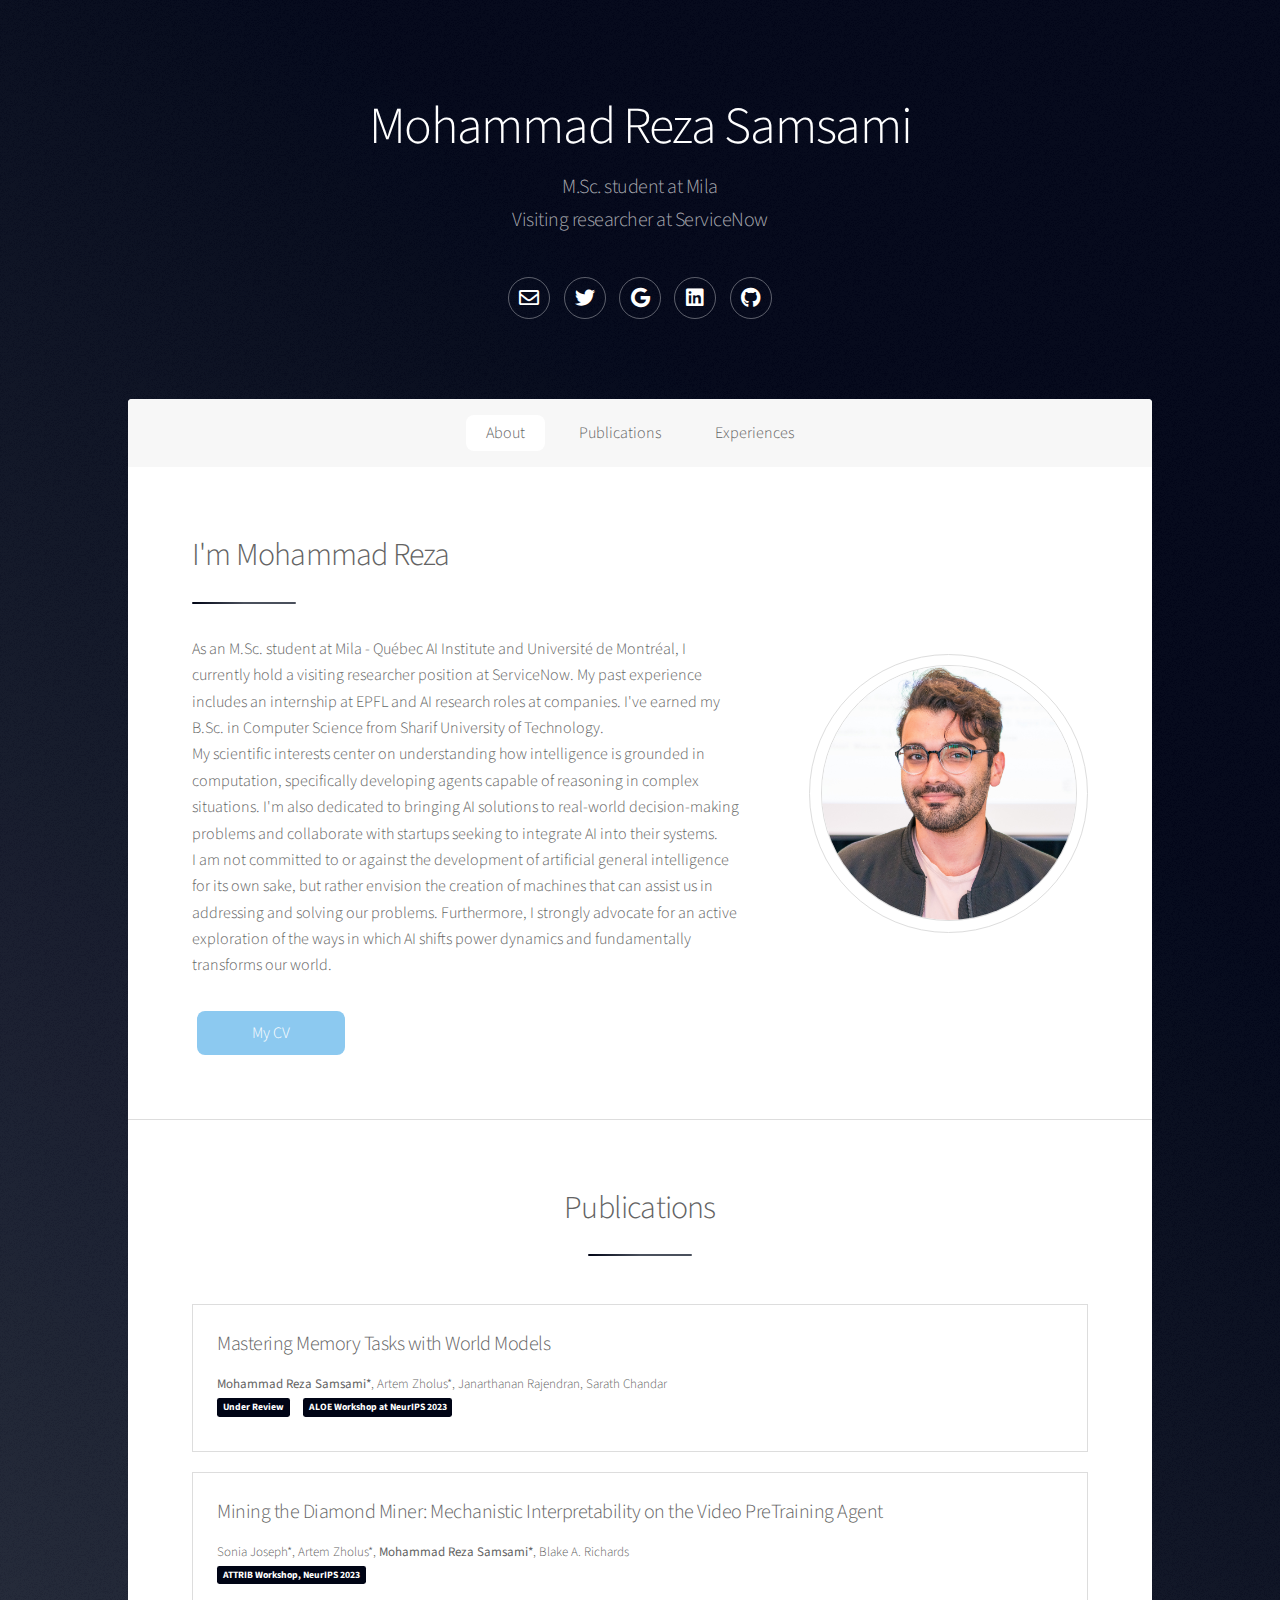
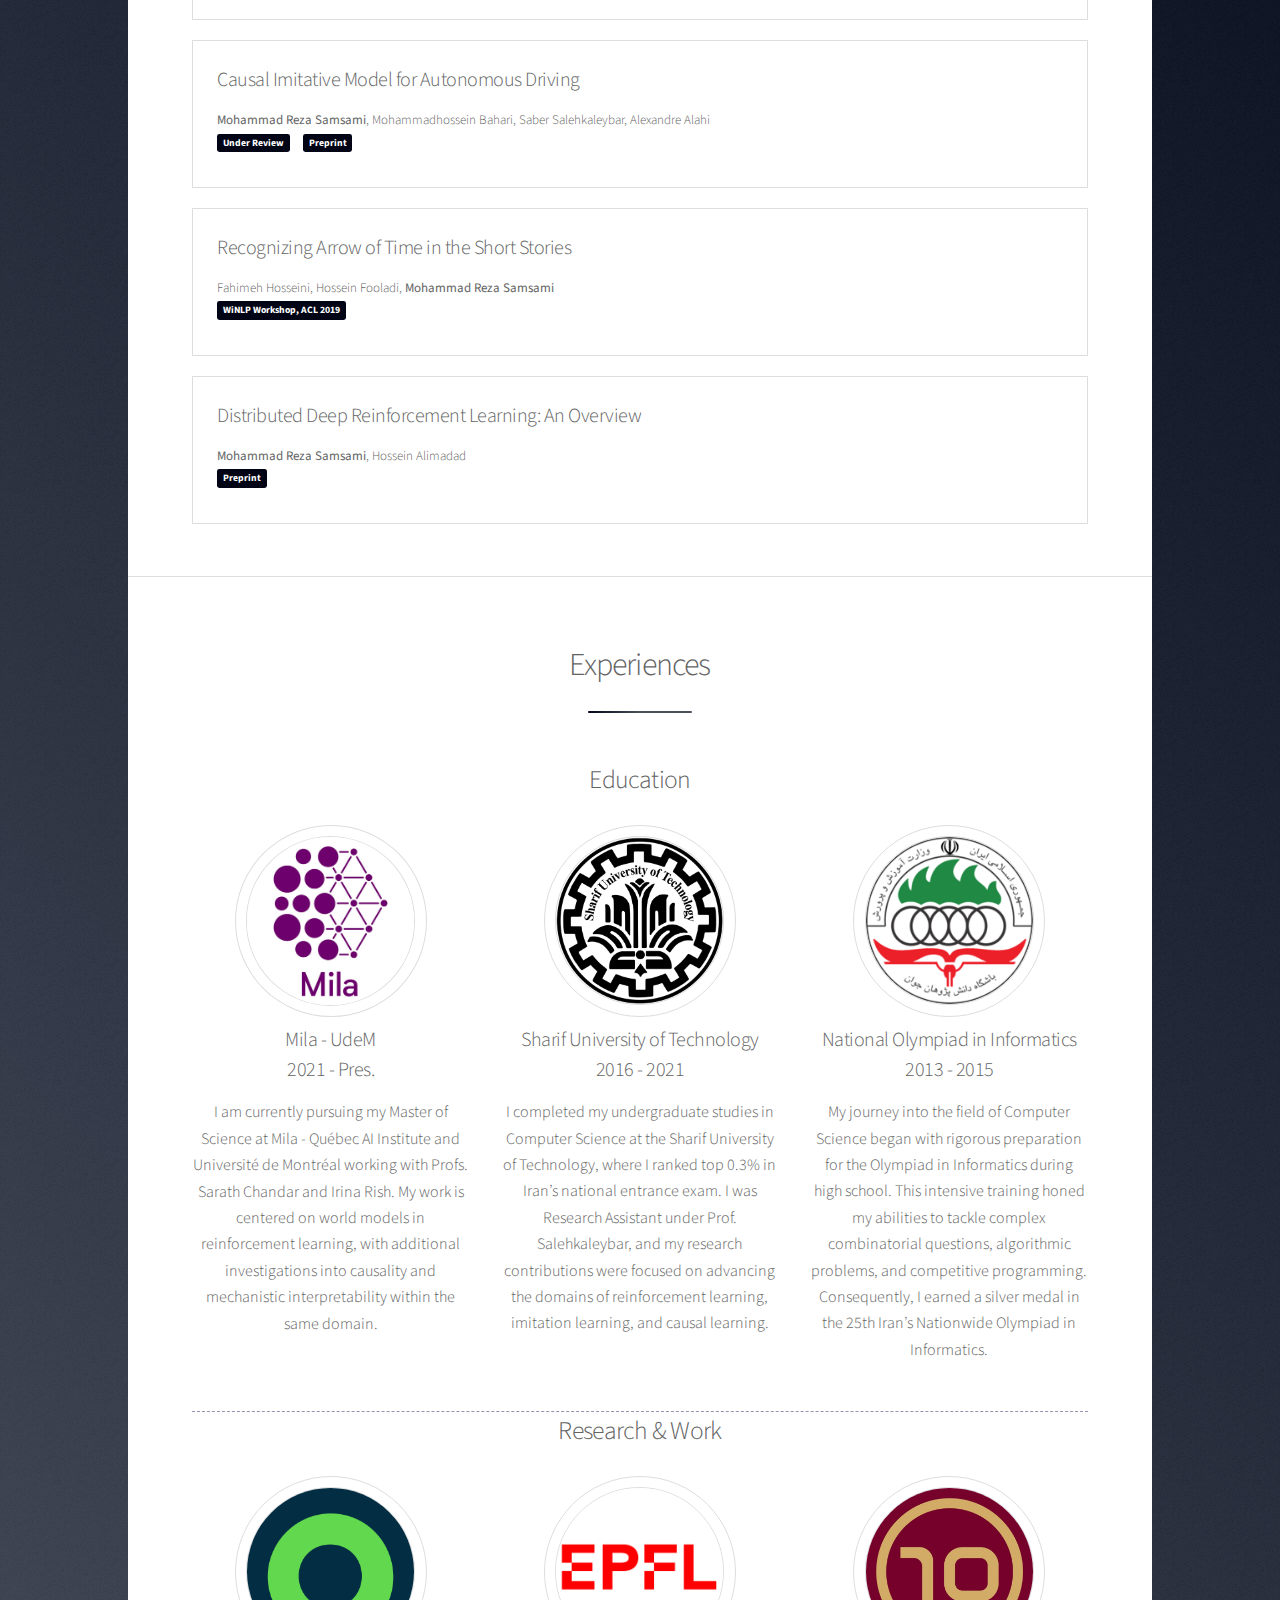
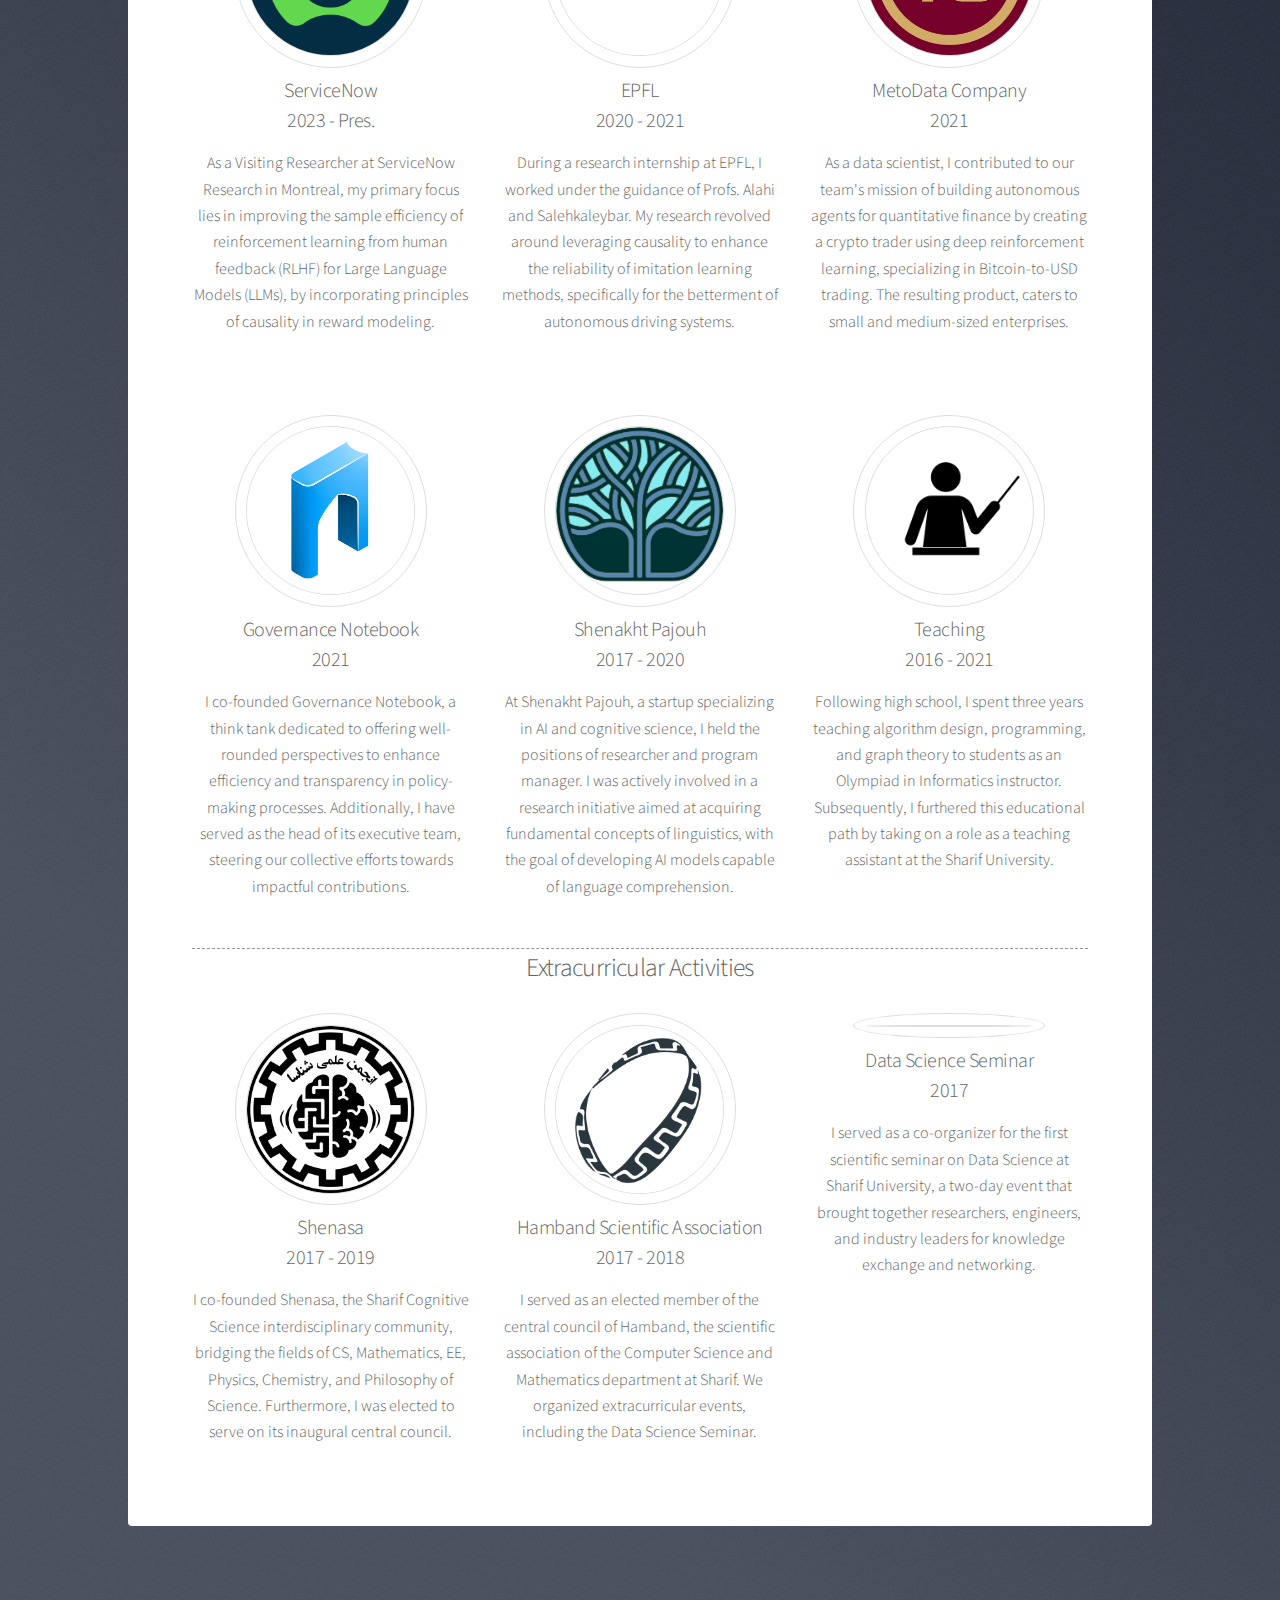
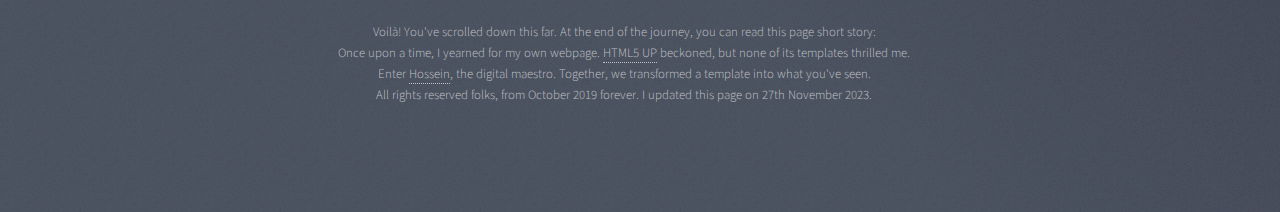
==== index.html @ 9c0f4cbb "Nov Update" ====
<!DOCTYPE HTML>
<!--
	Stellar by HTML5 UP
	html5up.net | @ajlkn
	Free for personal and commercial use under the CCA 3.0 license (html5up.net/license)
-->
<html>

<head>
  <title>Mohammad Reza Samsami</title>
  <meta charset="utf-8"/>
  <meta name="viewport" content="width=device-width, initial-scale=1, user-scalable=no"/>
  <meta name="Content-Language" content="en">
  <meta name="author" content="Mohammad Reza Samsami">
<meta name="creater" content="Mohammad Reza Samsami">
<meta name="publisher" content="https://mrsamsami.github.io/">
<meta name="copyright" content="Mohammad Reza Samsami - https://mrsamsami.github.io">
<meta name="description" content="Homepage of Mohammad Reza Samsami, M.Sc. Student at Mila AI Institute">
<meta name="keywords" content="Mohammad Reza Samsami, Mila, Sharif University of Technology, Artificial Intelligence, Artificial General Intelligence, AI, AGI, Reinforcement Learning, Natural Language Processing, NLP, Causality, Causal Learning, Large Language Models, Foundation Models">
<meta name="page-topic" content="Mohammad Reza Samsami - https://mrsamsami.github.io">
  <link rel="stylesheet" href="assets/css/main.css"/>
  <noscript>
    <link rel="stylesheet" href="assets/css/noscript.css"/>
  </noscript>
</head>
<body class="is-preload">

<!-- Wrapper -->
<div id="wrapper">

  <!-- Header -->
  <header id="header" class="alt">
    <h1>Mohammad Reza Samsami</h1>
    <p>
	  M.Sc. student at Mila </br>
    Visiting researcher at ServiceNow
    </p>
	
	<ul class="icons">
        <li><a href="mailto:mohammad-reza.samsami@mila.quebec" class="icon style2 fa-envelope alt"><span class="label">Email</span></a></li>
        <li><a href="https://twitter.com/M_R_Samsami" class="icon brands fa-twitter alt"><span class="label">Twitter</span></a></li>
		<li><a href="https://scholar.google.com/citations?user=0_tOLp8AAAAJ&hl=en" class="icon brands fa-google alt"><span class="label">Google Scholar</span></a></li>
        <li><a href="https://linkedin.com/in/mohammadrezasamsami/" class="icon brands fa-linkedin alt"><span class="label">LinkeIn</span></a></li>
        <li><a href="https://github.com/mrsamsami" class="icon brands fa-github alt"><span class="label">GitHub</span></a></li></li>
    </ul>
  </header>

  <!-- Nav -->
  <nav id="nav">
    <ul>
      <li><a href="#about" class="active">About</a></li>
      <li><a href="#publication">Publications</a></li>
      <li><a href="#experiences">Experiences</a></li>
      <!-- <li><a href="#skillsAndInterests">Skills and Interests</a></li> -->
    </ul>
  </nav>

  <!-- Main -->
  <div id="main">

    <!-- Introduction -->
    <section id="about" class="main">
      <div class="spotlight">
        <div class="content">
          <header class="major">
            <h2>I'm Mohammad Reza</h2>
          </header>
          <p>
            As an M.Sc. student at Mila - Québec AI Institute and Université de Montréal, I currently hold a visiting researcher position at ServiceNow. 
            My past experience includes an internship at EPFL and AI research roles at companies. 
            I've earned my B.Sc. in Computer Science from Sharif University of Technology.
          </br>
            My scientific interests center on understanding how intelligence is grounded in computation, specifically developing agents capable of reasoning in complex situations.
            I'm also dedicated to bringing AI solutions to real-world decision-making problems and collaborate with startups seeking to integrate AI into their systems.  
          </br>    
            I am not committed to or against the development of artificial general intelligence for its own sake, but rather envision the creation of machines that can assist us in addressing and solving our problems.
            Furthermore, I strongly advocate for an active exploration of the ways in which AI shifts power dynamics and fundamentally transforms our world.
			    </p>
		  <a href="documents/Mohammad Reza CV.pdf" target="_blank" class="button primary" style="
				margin-right: 5px;
				margin-left: 5px;">My CV</a>
		</div>
        <span class="image"><img src="images/me.jpg" alt=""></span>
      </div>
    </section>

    <!-- Publication -->
    <section id="publication" class="main special">
      <header class="major">
        <h2>Publications</h2>
      </header>
      <div class="pitems">

        <a href="#">
          <article class="pubitem">
            <div class="pubmain">
              <h4 class="pubtitle">Mastering Memory Tasks with World Models</h4>
              <div class="pubauthor"><strong>Mohammad Reza Samsami*</strong>, Artem Zholus*, Janarthanan Rajendran, Sarath Chandar</div>
              <div class="pubcite"><span class="publabel publabel-accent1">Under Review</span> <span class="publabel publabel-accent1">ALOE Workshop at NeurIPS 2023</span>
              </div>
            </div>
          </article>
        </a>

        <a href="#">
          <article class="pubitem">
            <div class="pubmain">
              <h4 class="pubtitle">Mining the Diamond Miner: Mechanistic Interpretability on the Video PreTraining Agent</h4>
              <div class="pubauthor">Sonia Joseph*, Artem Zholus*, <strong>Mohammad Reza Samsami*</strong>, Blake A. Richards</div>
              <div class="pubcite"><span class="publabel publabel-accent1">ATTRIB Workshop, NeurIPS 2023</span>
              </div>
            </div>
          </article>
        </a>

        <a href="https://mrsamsami.github.io/causal-imitation">
          <article class="pubitem">
            <div class="pubmain">
              <h4 class="pubtitle">Causal Imitative Model for Autonomous Driving</h4>
              <div class="pubauthor"><strong>Mohammad Reza Samsami</strong>, Mohammadhossein Bahari, Saber Salehkaleybar, Alexandre Alahi</div>
              <div class="pubcite"><span class="publabel publabel-accent1">Under Review</span> <span class="publabel publabel-accent1">Preprint</span></div>
            </div>
            </article>
        </a>

        <a href="http://www.winlp.org/wp-content/uploads/2019/final_papers/121_Paper.pdf">
          <article class="pubitem">
            <div class="pubmain">
              <h4 class="pubtitle">Recognizing Arrow of Time in the Short Stories</h4>
              <div class="pubauthor">Fahimeh Hosseini, Hossein Fooladi, <strong>Mohammad Reza Samsami</strong></div>
              <div class="pubcite"><span class="publabel publabel-accent1">WiNLP Workshop, ACL 2019</span>
              </div>
            </div>
          </article>
        </a>
		
		
		<a href="https://arxiv.org/abs/2011.11012">
          <article class="pubitem">
            <div class="pubmain">
              <h4 class="pubtitle">Distributed Deep Reinforcement Learning: An Overview</h4>
              <div class="pubauthor"><strong>Mohammad Reza Samsami</strong>, Hossein Alimadad</div>
              <div class="pubcite"><span class="publabel publabel-accent1">Preprint</span></div>
            </div>
          </article>
        </a>
		
		
		<!-- <a href="https://github.com/mrsamsami/MCP-Stable">
		<article class="pubitem">
            <div class="pubmain">
              <h4 class="pubtitle">Multiplicative Compositional Policies Implementation</h4>
              We have implemented the algorithm from the paper "Learning composable hierarchical control with multiplicative compositional policies". The codebase for this algorithm does not already exist. This paper introduces an algorithm that learns a set of primitives for control using pretraining tasks and then finetunes on the downstream task. The primitives are combined using a weighting mechanism in which multiple primitives can be active at the same time, allowing complex behaviors to emerge. We tested the algorithm on our version of the Ant environment.
			  <div class="pubcite"><span class="publabel publabel-accent1">Finished Project</span></div>
            </div>
          </article>
		</a> -->
        
		
          <!-- <article class="pubitem">
            <div class="pubmain">
              <h4 class="pubtitle">Narrative in Short Stories</h4>
                 I was engaged in a research program aiming to develop and train models to understand short story narratives. Mainly I examined transfer learning on large networks like GPT and adding auxiliary tasks to learn time flow.
              <div class="pubcite"><span class="publabel publabel-accent1">Finished Project</span></div>
            </div>
          </article> -->
          <!-- 
		  <a href="https://www.researchgate.net/project/Physical-reasoning-with-reinforcement-learning">
          <article class="pubitem">
            <div class="pubmain">
              <h4 class="pubtitle">Physical reasoning with reinforcement learning</h4>
                 We try to develop agents that understand and reason about physics and simple classical mechanics in 2D environments. Specifically, by using causal inference tools and reinforcement learning, we try to propose methods to learn representations capturing the invariant properties of a particular set of environments.
              
              <div class="pubcite"><span class="publabel publabel-accent1">Suspended Project</span></div>
            </div>
          </article>
        </a> -->
		
	</div>
    </section>

    <!-- Experiences -->
    <section id="experiences" class="main special">
      <header class="major">
        <h2>Experiences</h2>
      </header>
		
	 
	 <div class="experience">
	 <h3 class="title">Education</h3>
	 
	  
      <ul class="features">
		<li>
          <span class="image">
            <img src="images/mila.jpg" alt="">
          </span>
          <h3>Mila - UdeM</br>2021 - Pres.</h3>
          <p>I am currently pursuing my Master of Science at Mila - Québec AI Institute and Université de Montréal working with Profs. Sarath Chandar and Irina Rish. 
            My work is centered on world models in reinforcement learning, with additional investigations into causality and mechanistic interpretability within the same domain.</p>
        </li>
	  
		<li>
          <span class="image">
            <img src="images/Sharif.png" alt="">
          </span>
          <h3>Sharif University of Technology</br>2016 - 2021</h3>
          <p>I completed my undergraduate studies in Computer Science at the Sharif University of Technology,  where I ranked top 0.3% in Iran’s national entrance exam. I was Research Assistant under Prof. Salehkaleybar, and 
            my research contributions were focused on advancing the domains of reinforcement learning, imitation learning, and causal learning.</li>
		
		
		<li>
          <span class="image">
            <img src="images/ysc.png" alt="">
          </span>
          <h3>National Olympiad in Informatics</br>2013 - 2015</h3>
          <p>My journey into the field of Computer Science began with rigorous preparation for the Olympiad in Informatics during high school. This intensive training honed my abilities to tackle complex combinatorial questions, algorithmic problems, and competitive programming. 
            Consequently, I earned a silver medal in the 25th Iran’s Nationwide Olympiad in Informatics.</p>
        </li>
		
		</ul>
		</div>
		
		<div class="experience">
	  <h3 class="title">Research & Work</h3>
	  
	  <ul class="features">

      <li>
        <span class="image">
          <img src="images/servicenow.png" alt="">
        </span>
        <h3>ServiceNow</br>2023 - Pres.</h3>
        <p>As a Visiting Researcher at ServiceNow Research in Montreal, my primary focus lies in improving the sample efficiency of reinforcement learning from human feedback (RLHF) for Large Language Models (LLMs), by incorporating principles of causality in reward modeling.<p>
    </li>  
	  
	  <li>
          <span class="image">
            <img src="images/EPFL.png" alt="">
          </span>
          <h3>EPFL</br>2020 - 2021</h3>
          <p>During a research internship at EPFL, I worked under the guidance of Profs. Alahi and Salehkaleybar. 
            My research revolved around leveraging causality to enhance the reliability of imitation learning methods, specifically for the betterment of autonomous driving systems.<p>
      </li>
	  
	  <li>
          <span class="image">
            <img src="images/metodata.jfif" alt="">
          </span>
          <h3>MetoData Company</br>2021</h3>
          <p>As a data scientist, I contributed to our team's mission of building autonomous agents for quantitative finance by creating a crypto trader using deep reinforcement learning, specializing in Bitcoin-to-USD trading. 
            The resulting product, caters to small and medium-sized enterprises.<p>
        </li>
		
        <li>
          <span class="image">
            <img src="images/Daftar.png" alt="">
          </span>
          <h3>Governance Notebook</br>2021</h3>
          <p>I co-founded Governance Notebook, a think tank dedicated to offering well-rounded perspectives to enhance efficiency and transparency in policy-making processes. Additionally, I have served as the head of its executive team, steering our collective efforts towards impactful contributions.</p>
      </li>
		
	   <!-- <li>
          <span class="image">
            <img src="images/essex.jpg" alt="">
          </span>
          <h3>University of Essex<br>2020 - 2021</h3>
          <p>I remotely collaborated with University of Essex on a deep NLP project. My main contribution was designing, implementing, training, and testing deep architectures for a classification problem on Potentially Idiomatic Expressions.</p></li> -->
		
	<li>
          <span class="image">
            <img src="images/ShenakhtPajouh.png" alt="">
          </span>
          <h3>Shenakht Pajouh</br>2017 - 2020</h3>
          <p>At Shenakht Pajouh, a startup specializing in AI and cognitive science, I held the positions of researcher and program manager. 
            I was actively involved in a research initiative aimed at acquiring fundamental concepts of linguistics, with the goal of developing AI models capable of language comprehension.</p>
        </li>
		
		<!-- <li>
          <span class="image">
            <img src="images/ICT.png" alt="">
          </span>
          <h3>Smart Iran</br>2020</h3>
          <p>I was a member of the Smart Iran team, a group working on AI transformation in Iran, for the Iranian ministry of ICT. I contributed to producing guidance documents and roadmaps.</p>
        </li> -->
		
	<li>
          <span class="image">
            <img src="images/teaching.png" alt="">
          </span>
          <h3>Teaching</br>2016 - 2021</h3>
          <p>
            Following high school, I spent three years teaching algorithm design, programming, and graph theory to students as an Olympiad in Informatics instructor. 
            Subsequently, I furthered this educational path by taking on a role as a teaching assistant at the Sharif University.
          </p>
		</li>
		</ul>
		
		</div>
		
		<!--
		<li>
          <span class="image">
            <img src="images/NODET.png" alt="">
          </span>
          <h3>Shahid Soltani</br>2009-2016</h3>
          <p>I studied at Shahid Soltani, both middle school and high school, which was affiliated with the National Organization for Development of Exceptional Talents (NODET).</p>
        </li>
		
		
		</div>
	    
		
		-->
		
		<div class="experience">
		<h3 class="title">Extracurricular Activities</h3>
		
		<ul class="features">
        <li>
          <span class="image">
            <img src="images/Shenasa.jpg" alt="">
          </span>
          <h3>Shenasa</br>2017 - 2019</h3>
          <p>I co-founded Shenasa, the Sharif Cognitive Science interdisciplinary community, bridging the fields of CS, Mathematics, EE, Physics, Chemistry, and Philosophy of Science. Furthermore, I was elected to serve on its inaugural central council.</p>
        </li>
        <li>
          <span class="image">
            <img src="images/Hamband.png" alt="">
          </span>
          <h3>Hamband Scientific Association</br>2017 - 2018</h3>
          <p>I served as an elected member of the central council of Hamband, the scientific association of the Computer Science and Mathematics department at Sharif. We organized extracurricular events, including the Data Science Seminar.</p>
        </li>

        <li>
          <span class="image">
            <img src="images/DScEvent.png" alt="">
          </span>
          <h3>Data Science Seminar</br>2017</h3>
          <p>I served as a co-organizer for the first scientific seminar on Data Science at Sharif University, a two-day event that brought together researchers, engineers, and industry leaders for knowledge exchange and networking.</p>
        </li>
		
      </ul>
	  </div>
	  
      <footer class="major">
      </footer>
    </section>

    <!-- Skills And Interests -->
    <!-- <section id="skillsAndInterests" class="main special">
      <header class="major">
        <h2>Skills and Interests</h2>
      </header>
	  <p class="content">
	  I am passionate about studying computational models of learning, perception, language, and reasoning, particularly in the framework of machine learning. 
	  Therefore, I explore AI from various perspectives such as philosophy of mind, psychology, cognitive science, and computer science to assess the notions of intelligence and learn the impacts of AI.
	  </br>
	  I am skilled in developing deep learning and reinforcement learning projects, and have experience in programming in languages like Python, C++, and Java. I am also interested in understanding intelligence in the framework of Bayesian reasoning and probabilistic models.	  </br>
	  Apart from computer science and mathematics, I have curiosity and concern about philosophy, politics, economics, and social science. I am interested in swimming, movies, and music (I play guitar 🎸).
	  </p>
    </section> -->

    <!-- Blog
    <section id="blog" class="main special">
      <header class="major">
        <h2>Blog</h2>
        <p>I enjoy writing about what I've learned, my interests, and my experiences. I hope to write more in the future.</p>
      </header>
      <footer class="major">
        <h2>My latest post</h2>
        <div id="medium-widget"></div>
		</br>
		<a href="https://medium.com/@mrsamsami" target="_blank" class="button primary">See my medium</a>
		</br>
      </footer>
    </section> -->

  </div>

  <!-- Footer -->
  <footer id="footer">
    <p class="copyright">Voilà! You've scrolled down this far. At the end of the journey, you can read this page short story:</br>
  Once upon a time, I yearned for my own webpage. 
  <a href="https://html5up.net">HTML5 UP</a> beckoned, but none of its templates thrilled me. </br> 
  Enter <a href="https://github.com/aghosey">Hossein</a>, the digital maestro.
  Together, we transformed a template into what you've seen. </br>   
	All rights reserved folks, from October 2019 forever. I updated this page on 27th November 2023.</p>
  </footer>

</div>

<!-- Scripts -->
<script src="assets/js/jquery.min.js"></script>
<script src="assets/js/jquery.scrollex.min.js"></script>
<script src="assets/js/jquery.scrolly.min.js"></script>
<script src="assets/js/browser.min.js"></script>
<script src="assets/js/breakpoints.min.js"></script>
<script src="assets/js/util.js"></script>
<script src="assets/js/main.js"></script>

<!-- Medium Script -->
<script src="https://medium-widget.pixelpoint.io/widget.js"></script>
<script>MediumWidget.Init({
  renderTo: '#medium-widget',
  params: {
    "resource": "https://medium.com/@mrsamsami",
    "postsPerLine": 1,
    "limit": 1,
    "picture": "big",
    "fields": ["description", "author", "publishAt"],
    "ratio": "landscape"
  }
})</script>

</body>
</html>
---- assets/css/main.css ----
@import url(fontawesome-all.min.css);
@import 'https://fonts.googleapis.com/css?family=Source+Sans+Pro:300,400';
/*
	Stellar by HTML5 UP
	html5up.net | @ajlkn
	Free for personal and commercial use under the CCA 3.0 license (html5up.net/license)
*/
html, body, div, span, applet, object,
iframe, h1, h2, h3, h4, h5, h6, p, blockquote,
pre, a, abbr, acronym, address, big, cite,
code, del, dfn, em, img, ins, kbd, q, s, samp,
small, strike, strong, sub, sup, tt, var, b,
u, i, center, dl, dt, dd, ol, ul, li, fieldset,
form, label, legend, table, caption, tbody,
tfoot, thead, tr, th, td, article, aside,
canvas, details, embed, figure, figcaption,
footer, header, hgroup, menu, nav, output, ruby,
section, summary, time, mark, audio, video {
  margin: 0;
  padding: 0;
  border: 0;
  font-size: 100%;
  font: inherit;
  vertical-align: baseline; }

article, aside, details, figcaption, figure,
footer, header, hgroup, menu, nav, section {
  display: block; }

body {
  line-height: 1; }

ol, ul {
  list-style: none; }

blockquote, q {
  quotes: none; }
  blockquote:before, blockquote:after, q:before, q:after {
    content: '';
    content: none; }

table {
  border-collapse: collapse;
  border-spacing: 0; }

body {
  -webkit-text-size-adjust: none; }

mark {
  background-color: transparent;
  color: inherit; }

input::-moz-focus-inner {
  border: 0;
  padding: 0; }

input, select, textarea {
  -moz-appearance: none;
  -webkit-appearance: none;
  -ms-appearance: none;
  appearance: none; }

/* Basic */
@-ms-viewport {
  width: device-width; }

body {
  -ms-overflow-style: scrollbar; }

@media screen and (max-width: 480px) {
  html, body {
    min-width: 320px; } }

html {
  box-sizing: border-box; }

*, *:before, *:after {
  box-sizing: inherit; }

body {
  background-color: #935d8c;
  background-image: url("images/overlay.png"), -moz-linear-gradient(45deg, #4a505c 15%, #000415 85%);
  background-image: url("images/overlay.png"), -webkit-linear-gradient(45deg, #4a505c 15%, #000415 85%);
  background-image: url("images/overlay.png"), -ms-linear-gradient(45deg, #4a505c 15%, #000415 85%);
  background-image: url("images/overlay.png"), linear-gradient(45deg, #4a505c 15%, #000415 85%); }
  body.is-preload *, body.is-preload *:before, body.is-preload *:after {
    -moz-animation: none !important;
    -webkit-animation: none !important;
    -ms-animation: none !important;
    animation: none !important;
    -moz-transition: none !important;
    -webkit-transition: none !important;
    -ms-transition: none !important;
    transition: none !important; }

/* Type */
body {
  background-color: #935d8c;
  color: rgba(255, 255, 255, 0.65); }

body, input, select, textarea {
  font-family: "Source Sans Pro", Helvetica, sans-serif;
  font-size: 17pt;
  font-weight: 300;
  line-height: 1.65; }
  @media screen and (max-width: 1680px) {
    body, input, select, textarea {
      font-size: 14pt; } }
  @media screen and (max-width: 1280px) {
    body, input, select, textarea {
      font-size: 12pt; } }
  @media screen and (max-width: 360px) {
    body, input, select, textarea {
      font-size: 11pt; } }

a {
  -moz-transition: color 0.2s ease, border-bottom 0.2s ease;
  -webkit-transition: color 0.2s ease, border-bottom 0.2s ease;
  -ms-transition: color 0.2s ease, border-bottom 0.2s ease;
  transition: color 0.2s ease, border-bottom 0.2s ease;
  text-decoration: none;
  border-bottom: dotted 1px;
  color: inherit; }
  a:hover {
    border-bottom-color: transparent; }

strong, b {
  font-weight: 400; }

em, i {
  font-style: italic; }

p {
  margin: 0 0 2em 0; }
  p.content {
    
    text-align: justify; }

h1, h2, h3, h4, h5, h6 {
  font-weight: 300;
  line-height: 1.5;
  margin: 0 0 0.7em 0;
  letter-spacing: -0.025em; }
  h1 a, h2 a, h3 a, h4 a, h5 a, h6 a {
    color: inherit;
    text-decoration: none; }

h1 {
  font-size: 2.5em;
  line-height: 1.2; }

h2 {
  font-size: 1.5em; }

h3 {
  font-size: 1.25em; }

h4 {
  font-size: 1.1em; }

h5 {
  font-size: 0.9em; }

h6 {
  font-size: 0.7em; }

@media screen and (max-width: 736px) {
  h1 {
    font-size: 2em; } }

sub {
  font-size: 0.8em;
  position: relative;
  top: 0.5em; }

sup {
  font-size: 0.8em;
  position: relative;
  top: -0.5em; }

blockquote {
  border-left: solid 4px;
  font-style: italic;
  margin: 0 0 2em 0;
  padding: 0.5em 0 0.5em 2em; }

code {
  border-radius: 8px;
  border: solid 1px;
  font-family: "Courier New", monospace;
  font-size: 0.9em;
  margin: 0 0.25em;
  padding: 0.25em 0.65em; }

pre {
  -webkit-overflow-scrolling: touch;
  font-family: "Courier New", monospace;
  font-size: 0.9em;
  margin: 0 0 2em 0; }
  pre code {
    display: block;
    line-height: 1.75;
    padding: 1em 1.5em;
    overflow-x: auto; }

hr {
  border: 0;
  border-bottom: solid 1px;
  margin: 2em 0; }
  hr.major {
    margin: 3em 0; }

.align-left {
  text-align: left; }

.align-center {
  text-align: center; }

.align-right {
  text-align: right; }

input, select, textarea {
  color: #ffffff; }

a:hover {
  color: #ffffff; }

strong, b {
  color: #ffffff; }

h1, h2, h3, h4, h5, h6 {
  color: #ffffff; }

blockquote {
  border-left-color: rgba(255, 255, 255, 0.35); }

code {
  background: rgba(255, 255, 255, 0.075);
  border-color: rgba(255, 255, 255, 0.35); }

hr {
  border-bottom-color: rgba(255, 255, 255, 0.35); }

/* Row */
.row {
  display: flex;
  flex-wrap: wrap;
  box-sizing: border-box;
  align-items: stretch; }
  .row > * {
    box-sizing: border-box; }
  .row.gtr-uniform > * > :last-child {
    margin-bottom: 0; }
  .row.aln-left {
    justify-content: flex-start; }
  .row.aln-center {
    justify-content: center; }
  .row.aln-right {
    justify-content: flex-end; }
  .row.aln-top {
    align-items: flex-start; }
  .row.aln-middle {
    align-items: center; }
  .row.aln-bottom {
    align-items: flex-end; }
  .row > .imp {
    order: -1; }
  .row > .col-1 {
    width: 8.33333%; }
  .row > .off-1 {
    margin-left: 8.33333%; }
  .row > .col-2 {
    width: 16.66667%; }
  .row > .off-2 {
    margin-left: 16.66667%; }
  .row > .col-3 {
    width: 25%; }
  .row > .off-3 {
    margin-left: 25%; }
  .row > .col-4 {
    width: 33.33333%; }
  .row > .off-4 {
    margin-left: 33.33333%; }
  .row > .col-5 {
    width: 41.66667%; }
  .row > .off-5 {
    margin-left: 41.66667%; }
  .row > .col-6 {
    width: 50%; }
  .row > .off-6 {
    margin-left: 50%; }
  .row > .col-7 {
    width: 58.33333%; }
  .row > .off-7 {
    margin-left: 58.33333%; }
  .row > .col-8 {
    width: 66.66667%; }
  .row > .off-8 {
    margin-left: 66.66667%; }
  .row > .col-9 {
    width: 75%; }
  .row > .off-9 {
    margin-left: 75%; }
  .row > .col-10 {
    width: 83.33333%; }
  .row > .off-10 {
    margin-left: 83.33333%; }
  .row > .col-11 {
    width: 91.66667%; }
  .row > .off-11 {
    margin-left: 91.66667%; }
  .row > .col-12 {
    width: 100%; }
  .row > .off-12 {
    margin-left: 100%; }
  .row.gtr-0 {
    margin-top: 0;
    margin-left: 0em; }
    .row.gtr-0 > * {
      padding: 0 0 0 0em; }
    .row.gtr-0.gtr-uniform {
      margin-top: 0em; }
      .row.gtr-0.gtr-uniform > * {
        padding-top: 0em; }
  .row.gtr-25 {
    margin-top: 0;
    margin-left: -0.375em; }
    .row.gtr-25 > * {
      padding: 0 0 0 0.375em; }
    .row.gtr-25.gtr-uniform {
      margin-top: -0.375em; }
      .row.gtr-25.gtr-uniform > * {
        padding-top: 0.375em; }
  .row.gtr-50 {
    margin-top: 0;
    margin-left: -0.75em; }
    .row.gtr-50 > * {
      padding: 0 0 0 0.75em; }
    .row.gtr-50.gtr-uniform {
      margin-top: -0.75em; }
      .row.gtr-50.gtr-uniform > * {
        padding-top: 0.75em; }
  .row {
    margin-top: 0;
    margin-left: -1.5em; }
    .row > * {
      padding: 0 0 0 1.5em; }
    .row.gtr-uniform {
      margin-top: -1.5em; }
      .row.gtr-uniform > * {
        padding-top: 1.5em; }
  .row.gtr-150 {
    margin-top: 0;
    margin-left: -2.25em; }
    .row.gtr-150 > * {
      padding: 0 0 0 2.25em; }
    .row.gtr-150.gtr-uniform {
      margin-top: -2.25em; }
      .row.gtr-150.gtr-uniform > * {
        padding-top: 2.25em; }
  .row.gtr-200 {
    margin-top: 0;
    margin-left: -3em; }
    .row.gtr-200 > * {
      padding: 0 0 0 3em; }
    .row.gtr-200.gtr-uniform {
      margin-top: -3em; }
      .row.gtr-200.gtr-uniform > * {
        padding-top: 3em; }
  @media screen and (max-width: 1680px) {
    .row {
      display: flex;
      flex-wrap: wrap;
      box-sizing: border-box;
      align-items: stretch; }
      .row > * {
        box-sizing: border-box; }
      .row.gtr-uniform > * > :last-child {
        margin-bottom: 0; }
      .row.aln-left {
        justify-content: flex-start; }
      .row.aln-center {
        justify-content: center; }
      .row.aln-right {
        justify-content: flex-end; }
      .row.aln-top {
        align-items: flex-start; }
      .row.aln-middle {
        align-items: center; }
      .row.aln-bottom {
        align-items: flex-end; }
      .row > .imp-xlarge {
        order: -1; }
      .row > .col-1-xlarge {
        width: 8.33333%; }
      .row > .off-1-xlarge {
        margin-left: 8.33333%; }
      .row > .col-2-xlarge {
        width: 16.66667%; }
      .row > .off-2-xlarge {
        margin-left: 16.66667%; }
      .row > .col-3-xlarge {
        width: 25%; }
      .row > .off-3-xlarge {
        margin-left: 25%; }
      .row > .col-4-xlarge {
        width: 33.33333%; }
      .row > .off-4-xlarge {
        margin-left: 33.33333%; }
      .row > .col-5-xlarge {
        width: 41.66667%; }
      .row > .off-5-xlarge {
        margin-left: 41.66667%; }
      .row > .col-6-xlarge {
        width: 50%; }
      .row > .off-6-xlarge {
        margin-left: 50%; }
      .row > .col-7-xlarge {
        width: 58.33333%; }
      .row > .off-7-xlarge {
        margin-left: 58.33333%; }
      .row > .col-8-xlarge {
        width: 66.66667%; }
      .row > .off-8-xlarge {
        margin-left: 66.66667%; }
      .row > .col-9-xlarge {
        width: 75%; }
      .row > .off-9-xlarge {
        margin-left: 75%; }
      .row > .col-10-xlarge {
        width: 83.33333%; }
      .row > .off-10-xlarge {
        margin-left: 83.33333%; }
      .row > .col-11-xlarge {
        width: 91.66667%; }
      .row > .off-11-xlarge {
        margin-left: 91.66667%; }
      .row > .col-12-xlarge {
        width: 100%; }
      .row > .off-12-xlarge {
        margin-left: 100%; }
      .row.gtr-0 {
        margin-top: 0;
        margin-left: 0em; }
        .row.gtr-0 > * {
          padding: 0 0 0 0em; }
        .row.gtr-0.gtr-uniform {
          margin-top: 0em; }
          .row.gtr-0.gtr-uniform > * {
            padding-top: 0em; }
      .row.gtr-25 {
        margin-top: 0;
        margin-left: -0.375em; }
        .row.gtr-25 > * {
          padding: 0 0 0 0.375em; }
        .row.gtr-25.gtr-uniform {
          margin-top: -0.375em; }
          .row.gtr-25.gtr-uniform > * {
            padding-top: 0.375em; }
      .row.gtr-50 {
        margin-top: 0;
        margin-left: -0.75em; }
        .row.gtr-50 > * {
          padding: 0 0 0 0.75em; }
        .row.gtr-50.gtr-uniform {
          margin-top: -0.75em; }
          .row.gtr-50.gtr-uniform > * {
            padding-top: 0.75em; }
      .row {
        margin-top: 0;
        margin-left: -1.5em; }
        .row > * {
          padding: 0 0 0 1.5em; }
        .row.gtr-uniform {
          margin-top: -1.5em; }
          .row.gtr-uniform > * {
            padding-top: 1.5em; }
      .row.gtr-150 {
        margin-top: 0;
        margin-left: -2.25em; }
        .row.gtr-150 > * {
          padding: 0 0 0 2.25em; }
        .row.gtr-150.gtr-uniform {
          margin-top: -2.25em; }
          .row.gtr-150.gtr-uniform > * {
            padding-top: 2.25em; }
      .row.gtr-200 {
        margin-top: 0;
        margin-left: -3em; }
        .row.gtr-200 > * {
          padding: 0 0 0 3em; }
        .row.gtr-200.gtr-uniform {
          margin-top: -3em; }
          .row.gtr-200.gtr-uniform > * {
            padding-top: 3em; } }
  @media screen and (max-width: 1280px) {
    .row {
      display: flex;
      flex-wrap: wrap;
      box-sizing: border-box;
      align-items: stretch; }
      .row > * {
        box-sizing: border-box; }
      .row.gtr-uniform > * > :last-child {
        margin-bottom: 0; }
      .row.aln-left {
        justify-content: flex-start; }
      .row.aln-center {
        justify-content: center; }
      .row.aln-right {
        justify-content: flex-end; }
      .row.aln-top {
        align-items: flex-start; }
      .row.aln-middle {
        align-items: center; }
      .row.aln-bottom {
        align-items: flex-end; }
      .row > .imp-large {
        order: -1; }
      .row > .col-1-large {
        width: 8.33333%; }
      .row > .off-1-large {
        margin-left: 8.33333%; }
      .row > .col-2-large {
        width: 16.66667%; }
      .row > .off-2-large {
        margin-left: 16.66667%; }
      .row > .col-3-large {
        width: 25%; }
      .row > .off-3-large {
        margin-left: 25%; }
      .row > .col-4-large {
        width: 33.33333%; }
      .row > .off-4-large {
        margin-left: 33.33333%; }
      .row > .col-5-large {
        width: 41.66667%; }
      .row > .off-5-large {
        margin-left: 41.66667%; }
      .row > .col-6-large {
        width: 50%; }
      .row > .off-6-large {
        margin-left: 50%; }
      .row > .col-7-large {
        width: 58.33333%; }
      .row > .off-7-large {
        margin-left: 58.33333%; }
      .row > .col-8-large {
        width: 66.66667%; }
      .row > .off-8-large {
        margin-left: 66.66667%; }
      .row > .col-9-large {
        width: 75%; }
      .row > .off-9-large {
        margin-left: 75%; }
      .row > .col-10-large {
        width: 83.33333%; }
      .row > .off-10-large {
        margin-left: 83.33333%; }
      .row > .col-11-large {
        width: 91.66667%; }
      .row > .off-11-large {
        margin-left: 91.66667%; }
      .row > .col-12-large {
        width: 100%; }
      .row > .off-12-large {
        margin-left: 100%; }
      .row.gtr-0 {
        margin-top: 0;
        margin-left: 0em; }
        .row.gtr-0 > * {
          padding: 0 0 0 0em; }
        .row.gtr-0.gtr-uniform {
          margin-top: 0em; }
          .row.gtr-0.gtr-uniform > * {
            padding-top: 0em; }
      .row.gtr-25 {
        margin-top: 0;
        margin-left: -0.375em; }
        .row.gtr-25 > * {
          padding: 0 0 0 0.375em; }
        .row.gtr-25.gtr-uniform {
          margin-top: -0.375em; }
          .row.gtr-25.gtr-uniform > * {
            padding-top: 0.375em; }
      .row.gtr-50 {
        margin-top: 0;
        margin-left: -0.75em; }
        .row.gtr-50 > * {
          padding: 0 0 0 0.75em; }
        .row.gtr-50.gtr-uniform {
          margin-top: -0.75em; }
          .row.gtr-50.gtr-uniform > * {
            padding-top: 0.75em; }
      .row {
        margin-top: 0;
        margin-left: -1.5em; }
        .row > * {
          padding: 0 0 0 1.5em; }
        .row.gtr-uniform {
          margin-top: -1.5em; }
          .row.gtr-uniform > * {
            padding-top: 1.5em; }
      .row.gtr-150 {
        margin-top: 0;
        margin-left: -2.25em; }
        .row.gtr-150 > * {
          padding: 0 0 0 2.25em; }
        .row.gtr-150.gtr-uniform {
          margin-top: -2.25em; }
          .row.gtr-150.gtr-uniform > * {
            padding-top: 2.25em; }
      .row.gtr-200 {
        margin-top: 0;
        margin-left: -3em; }
        .row.gtr-200 > * {
          padding: 0 0 0 3em; }
        .row.gtr-200.gtr-uniform {
          margin-top: -3em; }
          .row.gtr-200.gtr-uniform > * {
            padding-top: 3em; } }
  @media screen and (max-width: 980px) {
    .row {
      display: flex;
      flex-wrap: wrap;
      box-sizing: border-box;
      align-items: stretch; }
      .row > * {
        box-sizing: border-box; }
      .row.gtr-uniform > * > :last-child {
        margin-bottom: 0; }
      .row.aln-left {
        justify-content: flex-start; }
      .row.aln-center {
        justify-content: center; }
      .row.aln-right {
        justify-content: flex-end; }
      .row.aln-top {
        align-items: flex-start; }
      .row.aln-middle {
        align-items: center; }
      .row.aln-bottom {
        align-items: flex-end; }
      .row > .imp-medium {
        order: -1; }
      .row > .col-1-medium {
        width: 8.33333%; }
      .row > .off-1-medium {
        margin-left: 8.33333%; }
      .row > .col-2-medium {
        width: 16.66667%; }
      .row > .off-2-medium {
        margin-left: 16.66667%; }
      .row > .col-3-medium {
        width: 25%; }
      .row > .off-3-medium {
        margin-left: 25%; }
      .row > .col-4-medium {
        width: 33.33333%; }
      .row > .off-4-medium {
        margin-left: 33.33333%; }
      .row > .col-5-medium {
        width: 41.66667%; }
      .row > .off-5-medium {
        margin-left: 41.66667%; }
      .row > .col-6-medium {
        width: 50%; }
      .row > .off-6-medium {
        margin-left: 50%; }
      .row > .col-7-medium {
        width: 58.33333%; }
      .row > .off-7-medium {
        margin-left: 58.33333%; }
      .row > .col-8-medium {
        width: 66.66667%; }
      .row > .off-8-medium {
        margin-left: 66.66667%; }
      .row > .col-9-medium {
        width: 75%; }
      .row > .off-9-medium {
        margin-left: 75%; }
      .row > .col-10-medium {
        width: 83.33333%; }
      .row > .off-10-medium {
        margin-left: 83.33333%; }
      .row > .col-11-medium {
        width: 91.66667%; }
      .row > .off-11-medium {
        margin-left: 91.66667%; }
      .row > .col-12-medium {
        width: 100%; }
      .row > .off-12-medium {
        margin-left: 100%; }
      .row.gtr-0 {
        margin-top: 0;
        margin-left: 0em; }
        .row.gtr-0 > * {
          padding: 0 0 0 0em; }
        .row.gtr-0.gtr-uniform {
          margin-top: 0em; }
          .row.gtr-0.gtr-uniform > * {
            padding-top: 0em; }
      .row.gtr-25 {
        margin-top: 0;
        margin-left: -0.375em; }
        .row.gtr-25 > * {
          padding: 0 0 0 0.375em; }
        .row.gtr-25.gtr-uniform {
          margin-top: -0.375em; }
          .row.gtr-25.gtr-uniform > * {
            padding-top: 0.375em; }
      .row.gtr-50 {
        margin-top: 0;
        margin-left: -0.75em; }
        .row.gtr-50 > * {
          padding: 0 0 0 0.75em; }
        .row.gtr-50.gtr-uniform {
          margin-top: -0.75em; }
          .row.gtr-50.gtr-uniform > * {
            padding-top: 0.75em; }
      .row {
        margin-top: 0;
        margin-left: -1.5em; }
        .row > * {
          padding: 0 0 0 1.5em; }
        .row.gtr-uniform {
          margin-top: -1.5em; }
          .row.gtr-uniform > * {
            padding-top: 1.5em; }
      .row.gtr-150 {
        margin-top: 0;
        margin-left: -2.25em; }
        .row.gtr-150 > * {
          padding: 0 0 0 2.25em; }
        .row.gtr-150.gtr-uniform {
          margin-top: -2.25em; }
          .row.gtr-150.gtr-uniform > * {
            padding-top: 2.25em; }
      .row.gtr-200 {
        margin-top: 0;
        margin-left: -3em; }
        .row.gtr-200 > * {
          padding: 0 0 0 3em; }
        .row.gtr-200.gtr-uniform {
          margin-top: -3em; }
          .row.gtr-200.gtr-uniform > * {
            padding-top: 3em; } }
  @media screen and (max-width: 736px) {
    .row {
      display: flex;
      flex-wrap: wrap;
      box-sizing: border-box;
      align-items: stretch; }
      .row > * {
        box-sizing: border-box; }
      .row.gtr-uniform > * > :last-child {
        margin-bottom: 0; }
      .row.aln-left {
        justify-content: flex-start; }
      .row.aln-center {
        justify-content: center; }
      .row.aln-right {
        justify-content: flex-end; }
      .row.aln-top {
        align-items: flex-start; }
      .row.aln-middle {
        align-items: center; }
      .row.aln-bottom {
        align-items: flex-end; }
      .row > .imp-small {
        order: -1; }
      .row > .col-1-small {
        width: 8.33333%; }
      .row > .off-1-small {
        margin-left: 8.33333%; }
      .row > .col-2-small {
        width: 16.66667%; }
      .row > .off-2-small {
        margin-left: 16.66667%; }
      .row > .col-3-small {
        width: 25%; }
      .row > .off-3-small {
        margin-left: 25%; }
      .row > .col-4-small {
        width: 33.33333%; }
      .row > .off-4-small {
        margin-left: 33.33333%; }
      .row > .col-5-small {
        width: 41.66667%; }
      .row > .off-5-small {
        margin-left: 41.66667%; }
      .row > .col-6-small {
        width: 50%; }
      .row > .off-6-small {
        margin-left: 50%; }
      .row > .col-7-small {
        width: 58.33333%; }
      .row > .off-7-small {
        margin-left: 58.33333%; }
      .row > .col-8-small {
        width: 66.66667%; }
      .row > .off-8-small {
        margin-left: 66.66667%; }
      .row > .col-9-small {
        width: 75%; }
      .row > .off-9-small {
        margin-left: 75%; }
      .row > .col-10-small {
        width: 83.33333%; }
      .row > .off-10-small {
        margin-left: 83.33333%; }
      .row > .col-11-small {
        width: 91.66667%; }
      .row > .off-11-small {
        margin-left: 91.66667%; }
      .row > .col-12-small {
        width: 100%; }
      .row > .off-12-small {
        margin-left: 100%; }
      .row.gtr-0 {
        margin-top: 0;
        margin-left: 0em; }
        .row.gtr-0 > * {
          padding: 0 0 0 0em; }
        .row.gtr-0.gtr-uniform {
          margin-top: 0em; }
          .row.gtr-0.gtr-uniform > * {
            padding-top: 0em; }
      .row.gtr-25 {
        margin-top: 0;
        margin-left: -0.25em; }
        .row.gtr-25 > * {
          padding: 0 0 0 0.25em; }
        .row.gtr-25.gtr-uniform {
          margin-top: -0.25em; }
          .row.gtr-25.gtr-uniform > * {
            padding-top: 0.25em; }
      .row.gtr-50 {
        margin-top: 0;
        margin-left: -0.5em; }
        .row.gtr-50 > * {
          padding: 0 0 0 0.5em; }
        .row.gtr-50.gtr-uniform {
          margin-top: -0.5em; }
          .row.gtr-50.gtr-uniform > * {
            padding-top: 0.5em; }
      .row {
        margin-top: 0;
        margin-left: -1em; }
        .row > * {
          padding: 0 0 0 1em; }
        .row.gtr-uniform {
          margin-top: -1em; }
          .row.gtr-uniform > * {
            padding-top: 1em; }
      .row.gtr-150 {
        margin-top: 0;
        margin-left: -1.5em; }
        .row.gtr-150 > * {
          padding: 0 0 0 1.5em; }
        .row.gtr-150.gtr-uniform {
          margin-top: -1.5em; }
          .row.gtr-150.gtr-uniform > * {
            padding-top: 1.5em; }
      .row.gtr-200 {
        margin-top: 0;
        margin-left: -2em; }
        .row.gtr-200 > * {
          padding: 0 0 0 2em; }
        .row.gtr-200.gtr-uniform {
          margin-top: -2em; }
          .row.gtr-200.gtr-uniform > * {
            padding-top: 2em; } }
  @media screen and (max-width: 480px) {
    .row {
      display: flex;
      flex-wrap: wrap;
      box-sizing: border-box;
      align-items: stretch; }
      .row > * {
        box-sizing: border-box; }
      .row.gtr-uniform > * > :last-child {
        margin-bottom: 0; }
      .row.aln-left {
        justify-content: flex-start; }
      .row.aln-center {
        justify-content: center; }
      .row.aln-right {
        justify-content: flex-end; }
      .row.aln-top {
        align-items: flex-start; }
      .row.aln-middle {
        align-items: center; }
      .row.aln-bottom {
        align-items: flex-end; }
      .row > .imp-xsmall {
        order: -1; }
      .row > .col-1-xsmall {
        width: 8.33333%; }
      .row > .off-1-xsmall {
        margin-left: 8.33333%; }
      .row > .col-2-xsmall {
        width: 16.66667%; }
      .row > .off-2-xsmall {
        margin-left: 16.66667%; }
      .row > .col-3-xsmall {
        width: 25%; }
      .row > .off-3-xsmall {
        margin-left: 25%; }
      .row > .col-4-xsmall {
        width: 33.33333%; }
      .row > .off-4-xsmall {
        margin-left: 33.33333%; }
      .row > .col-5-xsmall {
        width: 41.66667%; }
      .row > .off-5-xsmall {
        margin-left: 41.66667%; }
      .row > .col-6-xsmall {
        width: 50%; }
      .row > .off-6-xsmall {
        margin-left: 50%; }
      .row > .col-7-xsmall {
        width: 58.33333%; }
      .row > .off-7-xsmall {
        margin-left: 58.33333%; }
      .row > .col-8-xsmall {
        width: 66.66667%; }
      .row > .off-8-xsmall {
        margin-left: 66.66667%; }
      .row > .col-9-xsmall {
        width: 75%; }
      .row > .off-9-xsmall {
        margin-left: 75%; }
      .row > .col-10-xsmall {
        width: 83.33333%; }
      .row > .off-10-xsmall {
        margin-left: 83.33333%; }
      .row > .col-11-xsmall {
        width: 91.66667%; }
      .row > .off-11-xsmall {
        margin-left: 91.66667%; }
      .row > .col-12-xsmall {
        width: 100%; }
      .row > .off-12-xsmall {
        margin-left: 100%; }
      .row.gtr-0 {
        margin-top: 0;
        margin-left: 0em; }
        .row.gtr-0 > * {
          padding: 0 0 0 0em; }
        .row.gtr-0.gtr-uniform {
          margin-top: 0em; }
          .row.gtr-0.gtr-uniform > * {
            padding-top: 0em; }
      .row.gtr-25 {
        margin-top: 0;
        margin-left: -0.3125em; }
        .row.gtr-25 > * {
          padding: 0 0 0 0.3125em; }
        .row.gtr-25.gtr-uniform {
          margin-top: -0.3125em; }
          .row.gtr-25.gtr-uniform > * {
            padding-top: 0.3125em; }
      .row.gtr-50 {
        margin-top: 0;
        margin-left: -0.625em; }
        .row.gtr-50 > * {
          padding: 0 0 0 0.625em; }
        .row.gtr-50.gtr-uniform {
          margin-top: -0.625em; }
          .row.gtr-50.gtr-uniform > * {
            padding-top: 0.625em; }
      .row {
        margin-top: 0;
        margin-left: -1.25em; }
        .row > * {
          padding: 0 0 0 1.25em; }
        .row.gtr-uniform {
          margin-top: -1.25em; }
          .row.gtr-uniform > * {
            padding-top: 1.25em; }
      .row.gtr-150 {
        margin-top: 0;
        margin-left: -1.875em; }
        .row.gtr-150 > * {
          padding: 0 0 0 1.875em; }
        .row.gtr-150.gtr-uniform {
          margin-top: -1.875em; }
          .row.gtr-150.gtr-uniform > * {
            padding-top: 1.875em; }
      .row.gtr-200 {
        margin-top: 0;
        margin-left: -2.5em; }
        .row.gtr-200 > * {
          padding: 0 0 0 2.5em; }
        .row.gtr-200.gtr-uniform {
          margin-top: -2.5em; }
          .row.gtr-200.gtr-uniform > * {
            padding-top: 2.5em; } }

/* Box */
.box {
  border-radius: 8px;
  border: solid;
  margin-bottom: 2em;
  padding: 1.5em; }
  .box > :last-child,
  .box > :last-child > :last-child,
  .box > :last-child > :last-child > :last-child {
    margin-bottom: 0; }
  .box.alt {
    border: 0;
    border-radius: 0;
    padding: 0; }

.box {
  border-color: rgba(255, 255, 255, 0.35); }

/* Button */
input[type="submit"],
input[type="reset"],
input[type="button"],
button,
.button {
  -moz-appearance: none;
  -webkit-appearance: none;
  -ms-appearance: none;
  appearance: none;
  -moz-transition: background-color 0.2s ease-in-out, color 0.2s ease-in-out;
  -webkit-transition: background-color 0.2s ease-in-out, color 0.2s ease-in-out;
  -ms-transition: background-color 0.2s ease-in-out, color 0.2s ease-in-out;
  transition: background-color 0.2s ease-in-out, color 0.2s ease-in-out;
  border-radius: 8px;
  border: 0;
  cursor: pointer;
  display: inline-block;
  font-weight: 300;
  height: 2.75em;
  line-height: 2.75em;
  min-width: 9.25em;
  padding: 0 1.5em;
  text-align: center;
  text-decoration: none;
  white-space: nowrap; }
  input[type="submit"].icon,
  input[type="reset"].icon,
  input[type="button"].icon,
  button.icon,
  .button.icon {
    padding-left: 1.35em; }
    input[type="submit"].icon:before,
    input[type="reset"].icon:before,
    input[type="button"].icon:before,
    button.icon:before,
    .button.icon:before {
      margin-right: 0.5em; }
  input[type="submit"].fit,
  input[type="reset"].fit,
  input[type="button"].fit,
  button.fit,
  .button.fit {
    width: 100%; }
  input[type="submit"].small,
  input[type="reset"].small,
  input[type="button"].small,
  button.small,
  .button.small {
    font-size: 0.8em; }
  input[type="submit"].large,
  input[type="reset"].large,
  input[type="button"].large,
  button.large,
  .button.large {
    font-size: 1.35em; }
  input[type="submit"].disabled, input[type="submit"]:disabled,
  input[type="reset"].disabled,
  input[type="reset"]:disabled,
  input[type="button"].disabled,
  input[type="button"]:disabled,
  button.disabled,
  button:disabled,
  .button.disabled,
  .button:disabled {
    pointer-events: none;
    opacity: 0.25; }
  @media screen and (max-width: 736px) {
    input[type="submit"],
    input[type="reset"],
    input[type="button"],
    button,
    .button {
      min-width: 0; } }

input[type="submit"],
input[type="reset"],
input[type="button"],
button,
.button {
  background-color: transparent;
  box-shadow: inset 0 0 0 1px rgba(255, 255, 255, 0.35);
  color: #ffffff !important; }
  input[type="submit"]:hover,
  input[type="reset"]:hover,
  input[type="button"]:hover,
  button:hover,
  .button:hover {
    background-color: rgba(255, 255, 255, 0.075); }
  input[type="submit"]:active,
  input[type="reset"]:active,
  input[type="button"]:active,
  button:active,
  .button:active {
    background-color: rgba(255, 255, 255, 0.2); }
  input[type="submit"].icon:before,
  input[type="reset"].icon:before,
  input[type="button"].icon:before,
  button.icon:before,
  .button.icon:before {
    color: rgba(255, 255, 255, 0.5); }
  input[type="submit"].primary,
  input[type="reset"].primary,
  input[type="button"].primary,
  button.primary,
  .button.primary {
    background-color: #8cc9f0;
    color: #ffffff !important;
    box-shadow: none; }
    input[type="submit"].primary:hover,
    input[type="reset"].primary:hover,
    input[type="button"].primary:hover,
    button.primary:hover,
    .button.primary:hover {
      background-color: #9acff2; }
    input[type="submit"].primary:active,
    input[type="reset"].primary:active,
    input[type="button"].primary:active,
    button.primary:active,
    .button.primary:active {
      background-color: #7ec3ee; }
    input[type="submit"].primary.icon:before,
    input[type="reset"].primary.icon:before,
    input[type="button"].primary.icon:before,
    button.primary.icon:before,
    .button.primary.icon:before {
      color: #ffffff !important; }

/* Form */
form {
  margin: 0 0 2em 0; }

label {
  display: block;
  font-size: 0.9em;
  font-weight: 400;
  margin: 0 0 1em 0; }

input[type="text"],
input[type="password"],
input[type="email"],
select,
textarea {
  -moz-appearance: none;
  -webkit-appearance: none;
  -ms-appearance: none;
  appearance: none;
  border-radius: 8px;
  border: solid 1px;
  color: inherit;
  display: block;
  outline: 0;
  padding: 0 1em;
  text-decoration: none;
  width: 100%; }
  input[type="text"]:invalid,
  input[type="password"]:invalid,
  input[type="email"]:invalid,
  select:invalid,
  textarea:invalid {
    box-shadow: none; }

select {
  background-size: 1.25rem;
  background-repeat: no-repeat;
  background-position: calc(100% - 1rem) center;
  height: 2.75em;
  padding-right: 2.75em;
  text-overflow: ellipsis; }
  select:focus::-ms-value {
    background-color: transparent; }
  select::-ms-expand {
    display: none; }

input[type="text"],
input[type="password"],
input[type="email"],
select {
  height: 2.75em; }

textarea {
  padding: 0.75em 1em; }

input[type="checkbox"],
input[type="radio"] {
  -moz-appearance: none;
  -webkit-appearance: none;
  -ms-appearance: none;
  appearance: none;
  display: block;
  float: left;
  margin-right: -2em;
  opacity: 0;
  width: 1em;
  z-index: -1; }
  input[type="checkbox"] + label,
  input[type="radio"] + label {
    text-decoration: none;
    cursor: pointer;
    display: inline-block;
    font-size: 1em;
    font-weight: 300;
    padding-left: 2.4em;
    padding-right: 0.75em;
    position: relative; }
    input[type="checkbox"] + label:before,
    input[type="radio"] + label:before {
      -moz-osx-font-smoothing: grayscale;
      -webkit-font-smoothing: antialiased;
      display: inline-block;
      font-style: normal;
      font-variant: normal;
      text-rendering: auto;
      line-height: 1;
      text-transform: none !important;
      font-family: 'Font Awesome 5 Free';
      font-weight: 900; }
    input[type="checkbox"] + label:before,
    input[type="radio"] + label:before {
      border-radius: 8px;
      border: solid 1px;
      content: '';
      display: inline-block;
      font-size: 0.8em;
      height: 2.0625em;
      left: 0;
      line-height: 2.0625em;
      position: absolute;
      text-align: center;
      top: 0;
      width: 2.0625em; }
  input[type="checkbox"]:checked + label:before,
  input[type="radio"]:checked + label:before {
    content: '\f00c'; }

input[type="checkbox"] + label:before {
  border-radius: 8px; }

input[type="radio"] + label:before {
  border-radius: 100%; }

::-webkit-input-placeholder {
  opacity: 1.0; }

:-moz-placeholder {
  opacity: 1.0; }

::-moz-placeholder {
  opacity: 1.0; }

:-ms-input-placeholder {
  opacity: 1.0; }

label {
  color: #ffffff; }

input[type="text"],
input[type="password"],
input[type="email"],
select,
textarea {
  background-color: rgba(255, 255, 255, 0.075);
  border-color: rgba(255, 255, 255, 0.35); }
  input[type="text"]:focus,
  input[type="password"]:focus,
  input[type="email"]:focus,
  select:focus,
  textarea:focus {
    border-color: #8cc9f0;
    box-shadow: 0 0 0 1px #8cc9f0; }

select {
  background-image: url("data:image/svg+xml;charset=utf8,%3Csvg xmlns='http://www.w3.org/2000/svg' width='40' height='40' preserveAspectRatio='none' viewBox='0 0 40 40'%3E%3Cpath d='M9.4,12.3l10.4,10.4l10.4-10.4c0.2-0.2,0.5-0.4,0.9-0.4c0.3,0,0.6,0.1,0.9,0.4l3.3,3.3c0.2,0.2,0.4,0.5,0.4,0.9 c0,0.4-0.1,0.6-0.4,0.9L20.7,31.9c-0.2,0.2-0.5,0.4-0.9,0.4c-0.3,0-0.6-0.1-0.9-0.4L4.3,17.3c-0.2-0.2-0.4-0.5-0.4-0.9 c0-0.4,0.1-0.6,0.4-0.9l3.3-3.3c0.2-0.2,0.5-0.4,0.9-0.4S9.1,12.1,9.4,12.3z' fill='rgba(255, 255, 255, 0.35)' /%3E%3C/svg%3E"); }
  select option {
    color: #ffffff;
    background: #935d8c; }

input[type="checkbox"] + label,
input[type="radio"] + label {
  color: rgba(255, 255, 255, 0.65); }
  input[type="checkbox"] + label:before,
  input[type="radio"] + label:before {
    background: rgba(255, 255, 255, 0.075);
    border-color: rgba(255, 255, 255, 0.35); }

input[type="checkbox"]:checked + label:before,
input[type="radio"]:checked + label:before {
  background-color: #ffffff;
  border-color: #ffffff;
  color: #935d8c; }

input[type="checkbox"]:focus + label:before,
input[type="radio"]:focus + label:before {
  border-color: #8cc9f0;
  box-shadow: 0 0 0 1px #8cc9f0; }

::-webkit-input-placeholder {
  color: rgba(255, 255, 255, 0.5) !important; }

:-moz-placeholder {
  color: rgba(255, 255, 255, 0.5) !important; }

::-moz-placeholder {
  color: rgba(255, 255, 255, 0.5) !important; }

:-ms-input-placeholder {
  color: rgba(255, 255, 255, 0.5) !important; }

.formerize-placeholder {
  color: rgba(255, 255, 255, 0.5) !important; }

/* Icon */
.icon {
  text-decoration: none;
  -moz-transition: background-color 0.2s ease-in-out, color 0.2s ease-in-out;
  -webkit-transition: background-color 0.2s ease-in-out, color 0.2s ease-in-out;
  -ms-transition: background-color 0.2s ease-in-out, color 0.2s ease-in-out;
  transition: background-color 0.2s ease-in-out, color 0.2s ease-in-out;
  border-bottom: none;
  position: relative; }
  .icon:before {
    -moz-osx-font-smoothing: grayscale;
    -webkit-font-smoothing: antialiased;
    display: inline-block;
    font-style: normal;
    font-variant: normal;
    text-rendering: auto;
    line-height: 1;
    text-transform: none !important;
    font-family: 'Font Awesome 5 Free';
    font-weight: 400; }
  .icon > .label {
    display: none; }
  .icon:before {
    line-height: solid; }
  .icon.solid:before {
    font-weight: 900; }
  .icon.brands:before {
    font-family: 'Font Awesome 5 Brands'; }
  .icon.major {
    border: solid 1px;
    display: inline-block;
    border-radius: 100%;
    padding: 0.65em;
    margin: 0 0 2em 0;
    cursor: default; }
    .icon.major:before {
      display: inline-block;
      font-size: 6.25rem;
      width: 2.25em;
      height: 2.25em;
      line-height: 2.2em;
      border-radius: 100%;
      border: solid 1px;
      text-align: center; }
  .icon.alt {
    display: inline-block;
    border: solid 1px;
    border-radius: 100%; }
    .icon.alt:before {
      display: block;
      font-size: 1.25em;
      width: 2em;
      height: 2em;
      text-align: center;
      line-height: 2em; }
  .icon.style1 {
    color: #000415; }
  .icon.style2 {
    color: #4a505c; }
  .icon.style3 {
    color: #4a505c; }
  .icon.style4 {
    color: #000415; }
  .icon.style5 {
    color: #4a505c; }
  @media screen and (max-width: 1680px) {
    .icon.major:before {
      font-size: 5.5rem; } }
  @media screen and (max-width: 1280px) {
    .icon.major:before {
      font-size: 4.75rem; } }
  @media screen and (max-width: 736px) {
    .icon.major {
      margin: 0 0 1.5em 0;
      padding: 0.35em; }
      .icon.major:before {
        font-size: 3.5rem; } }

.icon.major {
  border-color: rgba(255, 255, 255, 0.35); }
  .icon.major:before {
    border-color: rgba(255, 255, 255, 0.35); }

.icon.alt {
  border-color: rgba(255, 255, 255, 0.35);
  color: #ffffff; }
  .icon.alt:hover {
    background-color: rgba(255, 255, 255, 0.075); }
  .icon.alt:active {
    background-color: rgba(255, 255, 255, 0.2); }

/* Image */
.image {
  display: inline-block;
  position: relative;
  padding: 0.65em;
  border-radius: 100%;
  border: solid 1px #dddddd; }
  .image img {
    display: block;
    border-radius: 100%;
    width: 169px;
    border: solid 1px #dddddd; }
  .image.left, .image.right {
    max-width: 40%; }
    .image.left img, .image.right img {
      width: 100%; }
  .image.left {
    float: left;
    margin: 0 1.5em 1em 0;
    top: 0.25em; }
  .image.right {
    float: right;
    margin: 0 0 1em 1.5em;
    top: 0.25em; }
  .image.fit {
    display: block;
    margin: 0 0 2em 0;
    width: 100%; }
    .image.fit img {
      width: 100%; }
  .image.main {
    display: block;
    margin: 0 0 3em 0;
    width: 100%; }
    .image.main img {
      width: 100%; }

/* List */
ol {
  list-style: decimal;
  margin: 0 0 2em 0;
  padding-left: 1.25em; }
  ol li {
    padding-left: 0.25em; }

ul {
  list-style: disc;
  margin: 0 0 2em 0;
  padding-left: 1em; }
  ul li {
    padding-left: 0.5em; }
  ul.alt {
    list-style: none;
    padding-left: 0; }
    ul.alt li {
      border-top: solid 1px;
      padding: 0.5em 0; }
      ul.alt li:first-child {
        border-top: 0;
        padding-top: 0; }

dl {
  margin: 0 0 2em 0; }
  dl dt {
    display: block;
    font-weight: 400;
    margin: 0 0 1em 0; }
  dl dd {
    margin-left: 2em; }
  dl.alt dt {
    display: block;
    width: 3em;
    margin: 0;
    clear: left;
    float: left; }
  dl.alt dd {
    margin: 0 0 0.85em 5.5em; }
  dl.alt:after {
    content: '';
    display: block;
    clear: both; }

ul.alt li {
  border-top-color: rgba(255, 255, 255, 0.35); }

dl dt {
  color: #ffffff; }

/* Actions */
ul.actions {
  display: -moz-flex;
  display: -webkit-flex;
  display: -ms-flex;
  display: flex;
  cursor: default;
  list-style: none;
  margin-left: -1em;
  padding-left: 0; }
  ul.actions li {
    padding: 0 0 0 1em;
    vertical-align: middle; }
  ul.actions.special {
    -moz-justify-content: center;
    -webkit-justify-content: center;
    -ms-justify-content: center;
    justify-content: center;
    width: 100%;
    margin-left: 0; }
    ul.actions.special li:first-child {
      padding-left: 0; }
  ul.actions.stacked {
    -moz-flex-direction: column;
    -webkit-flex-direction: column;
    -ms-flex-direction: column;
    flex-direction: column;
    margin-left: 0; }
    ul.actions.stacked li {
      padding: 1.3em 0 0 0; }
      ul.actions.stacked li:first-child {
        padding-top: 0; }
  ul.actions.fit {
    width: calc(100% + 1em); }
    ul.actions.fit li {
      -moz-flex-grow: 1;
      -webkit-flex-grow: 1;
      -ms-flex-grow: 1;
      flex-grow: 1;
      -moz-flex-shrink: 1;
      -webkit-flex-shrink: 1;
      -ms-flex-shrink: 1;
      flex-shrink: 1;
      width: 100%; }
      ul.actions.fit li > * {
        width: 100%; }
    ul.actions.fit.stacked {
      width: 100%; }
  @media screen and (max-width: 480px) {
    ul.actions:not(.fixed) {
      -moz-flex-direction: column;
      -webkit-flex-direction: column;
      -ms-flex-direction: column;
      flex-direction: column;
      margin-left: 0;
      width: 100% !important; }
      ul.actions:not(.fixed) li {
        -moz-flex-grow: 1;
        -webkit-flex-grow: 1;
        -ms-flex-grow: 1;
        flex-grow: 1;
        -moz-flex-shrink: 1;
        -webkit-flex-shrink: 1;
        -ms-flex-shrink: 1;
        flex-shrink: 1;
        padding: 1em 0 0 0;
        text-align: center;
        width: 100%; }
        ul.actions:not(.fixed) li > * {
          width: 100%; }
        ul.actions:not(.fixed) li:first-child {
          padding-top: 0; }
        ul.actions:not(.fixed) li input[type="submit"],
        ul.actions:not(.fixed) li input[type="reset"],
        ul.actions:not(.fixed) li input[type="button"],
        ul.actions:not(.fixed) li button,
        ul.actions:not(.fixed) li .button {
          width: 100%; }
          ul.actions:not(.fixed) li input[type="submit"].icon:before,
          ul.actions:not(.fixed) li input[type="reset"].icon:before,
          ul.actions:not(.fixed) li input[type="button"].icon:before,
          ul.actions:not(.fixed) li button.icon:before,
          ul.actions:not(.fixed) li .button.icon:before {
            margin-left: -0.5rem; } }

/* Icons */
ul.icons {
  cursor: default;
  list-style: none;
  padding-left: 0; }
  ul.icons li {
    display: inline-block;
    padding: 0 0.65em 0 0; }
    ul.icons li:last-child {
      padding-right: 0 !important; }

/* Section/Article */
section.special, article.special {
  text-align: center; }

header.major {
  margin-bottom: 3em; }
  header.major h2 {
    font-size: 2em; }
    header.major h2:after {
      display: block;
      content: '';
      width: 3.25em;
      height: 2px;
      margin: 0.7em 0 1em 0;
      border-radius: 2px; }
      section.special header.major h2:after, article.special header.major h2:after {
        margin-left: auto;
        margin-right: auto; }
  header.major p {
    font-size: 1.25em;
    letter-spacing: -0.025em; }
  header.major.special {
    text-align: center; }
    header.major.special h2:after {
      margin-left: auto;
      margin-right: auto; }

footer.major {
  margin-top: 3em; }

@media screen and (max-width: 736px) {
  header.major {
    margin-bottom: 0; }
    header.major h2 {
      font-size: 1.5em; }
    header.major p {
      font-size: 1em;
      letter-spacing: 0; }
      header.major p br {
        display: none; }
  footer.major {
    margin-top: 0; } }

header.major h2:after {
  background-color: rgba(255, 255, 255, 0.35); }

/* Table */
.table-wrapper {
  -webkit-overflow-scrolling: touch;
  overflow-x: auto; }

table {
  margin: 0 0 2em 0;
  width: 100%; }
  table tbody tr {
    border: solid 1px;
    border-left: 0;
    border-right: 0; }
  table td {
    padding: 0.75em 0.75em; }
  table th {
    font-size: 0.9em;
    font-weight: 400;
    padding: 0 0.75em 0.75em 0.75em;
    text-align: left; }
  table thead {
    border-bottom: solid 2px; }
  table tfoot {
    border-top: solid 2px; }
  table.alt {
    border-collapse: separate; }
    table.alt tbody tr td {
      border: solid 1px;
      border-left-width: 0;
      border-top-width: 0; }
      table.alt tbody tr td:first-child {
        border-left-width: 1px; }
    table.alt tbody tr:first-child td {
      border-top-width: 1px; }
    table.alt thead {
      border-bottom: 0; }
    table.alt tfoot {
      border-top: 0; }

table tbody tr {
  border-color: rgba(255, 255, 255, 0.35); }
  table tbody tr:nth-child(2n + 1) {
    background-color: rgba(255, 255, 255, 0.075); }

table th {
  color: #ffffff; }

table thead {
  border-bottom-color: rgba(255, 255, 255, 0.35); }

table tfoot {
  border-top-color: rgba(255, 255, 255, 0.35); }

table.alt tbody tr td {
  border-color: rgba(255, 255, 255, 0.35); }

/* Features */
.features {
  display: -moz-flex;
  display: -webkit-flex;
  display: -ms-flex;
  display: flex;
  -moz-flex-wrap: wrap;
  -webkit-flex-wrap: wrap;
  -ms-flex-wrap: wrap;
  flex-wrap: wrap;
  -moz-justify-content: center;
  -webkit-justify-content: center;
  -ms-justify-content: center;
  justify-content: center;
  width: calc(100% + 2em);
  margin: 0 0 3em -2em;
  padding: 0;
  list-style: none; }
  .features li {
    width: calc(33.33333% - 2em);
    margin-left: 2em;
    margin-top: 3em;
    padding: 0; }
    .features li:nth-child(1), .features li:nth-child(2), .features li:nth-child(3) {
      margin-top: 0; }
    .features li > :last-child {
      margin-bottom: 0; }
  @media screen and (max-width: 980px) {
    .features li {
      width: calc(50% - 2em); }
      .features li:nth-child(3) {
        margin-top: 3em; } }
  @media screen and (max-width: 736px) {
    .features {
      width: 100%;
      margin: 0 0 2em 0; }
      .features li {
        width: 100%;
        margin-left: 0;
        margin-top: 2em; }
        .features li:nth-child(2), .features li:nth-child(3) {
          margin-top: 2em; } }

/* Statistics */
.statistics {
  display: -moz-flex;
  display: -webkit-flex;
  display: -ms-flex;
  display: flex;
  width: 100%;
  margin: 0 0 3em 0;
  padding: 0;
  list-style: none;
  cursor: default; }
  .statistics li {
    -moz-flex: 1;
    -webkit-flex: 1;
    -ms-flex: 1;
    flex: 1;
    padding: 1.5em;
    color: #ffffff;
    text-align: center; }
    .statistics li.style1 {
      background-color: #000415; }
    .statistics li.style2 {
      background-color: #4a505c; }
    .statistics li.style3 {
      background-color: #4a505c; }
    .statistics li.style4 {
      background-color: #000415; }
    .statistics li.style5 {
      background-color: #4a505c; }
    .statistics li strong, .statistics li b {
      display: block;
      font-size: 2em;
      line-height: 1.1;
      color: inherit !important;
      font-weight: 300;
      letter-spacing: -0.025em; }
    .statistics li:first-child {
      border-top-left-radius: 8px;
      border-bottom-left-radius: 8px; }
    .statistics li:last-child {
      border-top-right-radius: 8px;
      border-bottom-right-radius: 8px; }
    .statistics li .icon {
      display: inline-block; }
      .statistics li .icon:before {
        font-size: 2.75rem;
        line-height: 1.3; }
  @media screen and (max-width: 980px) {
    .statistics li strong, .statistics li b {
      font-size: 1.5em; } }
  @media screen and (max-width: 736px) {
    .statistics {
      display: block;
      width: 20em;
      max-width: 100%;
      margin: 0 auto 2em auto; }
      .statistics li:first-child {
        border-bottom-left-radius: 0;
        border-top-right-radius: 8px; }
      .statistics li:last-child {
        border-top-right-radius: 0;
        border-bottom-left-radius: 8px; }
      .statistics li .icon:before {
        font-size: 3.75rem; }
      .statistics li strong, .statistics li b {
        font-size: 2.5em; } }

/* Spotlight */
.spotlight {
  display: -moz-flex;
  display: -webkit-flex;
  display: -ms-flex;
  display: flex;
  -moz-align-items: center;
  -webkit-align-items: center;
  -ms-align-items: center;
  align-items: center;
  margin: 0 0 2em 0; }
  .spotlight .content {
    -moz-flex: 1;
    -webkit-flex: 1;
    -ms-flex: 1;
    flex: 1; }
    .spotlight .content > :last-child {
      margin-bottom: 0; }
    .spotlight .content header.major {
      margin: 0 0 2em 0; }
  .spotlight .image {
    display: inline-block;
    margin-left: 4em;
    padding: 0.65em;
    border-radius: 100%;
    border: solid 1px; }
    .spotlight .image img {
      display: block;
      border-radius: 100%;
      width: 16em; }
  @media screen and (max-width: 980px) {
    .spotlight {
      -moz-flex-direction: column-reverse;
      -webkit-flex-direction: column-reverse;
      -ms-flex-direction: column-reverse;
      flex-direction: column-reverse;
      text-align: center; }
      .spotlight .content {
        -moz-flex: 0 1 auto;
        -webkit-flex: 0 1 auto;
        -ms-flex: 0 1 auto;
        flex: 0 1 auto;
        width: 100%; }
        .spotlight .content header.major h2:after {
          margin-left: auto;
          margin-right: auto; }
        .spotlight .content .actions {
          -moz-justify-content: center;
          -webkit-justify-content: center;
          -ms-justify-content: center;
          justify-content: center;
          width: calc(100% + 1em); }
      .spotlight .image {
        -moz-flex: 0 1 auto;
        -webkit-flex: 0 1 auto;
        -ms-flex: 0 1 auto;
        flex: 0 1 auto;
        margin-left: 0;
        margin-bottom: 2em; } }
  @media screen and (max-width: 736px) {
    .spotlight .image {
      padding: 0.35em; }
      .spotlight .image img {
        width: 12em; } }

.spotlight .image {
  border-color: rgba(255, 255, 255, 0.35); }

.pubitem {
  margin-bottom: 20px;
  width: 100%;
  text-align: left; }

.pubmain {
  padding: 25px 25px 35px 25px;
  min-height: 130px;
  position: relative;
  box-shadow: inset 0 0 0 1px #dddddd;
  -moz-appearance: none;
  -webkit-appearance: none;
  -ms-appearance: none;
  appearance: none;
  -moz-transition: background-color 0.2s ease-in-out, color 0.2s ease-in-out;
  -webkit-transition: background-color 0.2s ease-in-out, color 0.2s ease-in-out;
  -ms-transition: background-color 0.2s ease-in-out, color 0.2s ease-in-out;
  transition: background-color 0.2s ease-in-out, color 0.2s ease-in-out; }
  .pubmain:hover {
    background-color: rgba(222, 222, 222, 0.25); }
  .pubmain:active {
    background-color: rgba(222, 222, 222, 0.5); }

.pubtitle {
  margin: 0;
  padding: 0 0 15px 0;
  font-size: 20px;
  font-weight: 300; }

.pubmain div {
  font-size: small; }

.publabel {
  margin-right: 10px;
  display: inline;
  padding: .2em .6em .3em;
  font-size: 75%;
  font-weight: bold;
  line-height: 1;
  color: #fff;
  text-align: center;
  white-space: nowrap;
  vertical-align: baseline;
  border-radius: .25em; }
  .publabel-accent1 {
    background-color: #000415; }
  .publabel-accent2 {
    background-color: #4a505c; }
  .publabel-accent3 {
    background-color: #4a505c; }
  .publabel-accent4 {
    background-color: #000415; }
  .publabel-accent5 {
    background-color: #4a505c; }
	
.experience .title{
	font-size: 1.6em;
	margin-bottom: 1em;
}

.experience + .experience .title{
		border-top-color: #9692b6;
		border-top-width: 1px;
		border-top-style: dashed;
	}

/* Header */
#header {
  padding: 5em 5em 1em 5em ;
  text-align: center; }
  #header h1 {
    margin: 0 0 0.25em 0; }
  #header p {
    font-size: 1.25em;
    letter-spacing: -0.025em; }
  #header.alt {
    padding: 7em 5em 4em 5em ; }
    #header.alt h1 {
      font-size: 3.25em; }
    #header.alt > * {
      -moz-transition: opacity 3s ease;
      -webkit-transition: opacity 3s ease;
      -ms-transition: opacity 3s ease;
      transition: opacity 3s ease;
      -moz-transition-delay: 0.5s;
      -webkit-transition-delay: 0.5s;
      -ms-transition-delay: 0.5s;
      transition-delay: 0.5s;
      opacity: 1; }
    #header.alt .logo {
      -moz-transition: opacity 1.25s ease, -moz-transform 0.5s ease;
      -webkit-transition: opacity 1.25s ease, -webkit-transform 0.5s ease;
      -ms-transition: opacity 1.25s ease, -ms-transform 0.5s ease;
      transition: opacity 1.25s ease, transform 0.5s ease;
      -moz-transition-delay: 0s;
      -webkit-transition-delay: 0s;
      -ms-transition-delay: 0s;
      transition-delay: 0s;
      display: block;
      margin: 0 0 1.5em 0; }
      #header.alt .logo img {
        display: block;
        margin: 0 auto;
        max-width: 75%; }
  @media screen and (max-width: 1280px) {
    #header {
      padding: 4em 4em 0.1em 4em ; }
      #header.alt {
        padding: 6em 4em 3em 4em ; } }
  @media screen and (max-width: 980px) {
    #header {
      padding: 4em 3em 0.1em 3em ; }
      #header.alt {
        padding: 5em 3em 2em 3em ; } }
  @media screen and (max-width: 736px) {
    #header {
      padding: 3em 2em 0.1em 2em ; }
      #header p {
        font-size: 1em;
        letter-spacing: 0; }
        #header p br {
          display: none; }
      #header.alt {
        padding: 4em 2em 1em 2em ; }
        #header.alt h1 {
          font-size: 2.5em; } }
  @media screen and (max-width: 480px) {
    #header {
      padding: 3em 1.5em 0.1em 1.5em ; }
      #header.alt {
        padding: 4em 1.5em 1em 1.5em ; } }
  @media screen and (max-width: 360px) {
    #header {
      padding: 2.5em 1em 0.1em 1em ; }
      #header.alt {
        padding: 3.5em 1em 0.5em 1em ; } }
  body.is-preload #header.alt > * {
    opacity: 0; }
  body.is-preload #header.alt .logo {
    -moz-transform: scale(0.8) rotate(-30deg);
    -webkit-transform: scale(0.8) rotate(-30deg);
    -ms-transform: scale(0.8) rotate(-30deg);
    transform: scale(0.8) rotate(-30deg); }

/* Nav */
#nav {
  -moz-transition: background-color 0.2s ease, border-top-left-radius 0.2s ease, border-top-right-radius 0.2s ease, padding 0.2s ease;
  -webkit-transition: background-color 0.2s ease, border-top-left-radius 0.2s ease, border-top-right-radius 0.2s ease, padding 0.2s ease;
  -ms-transition: background-color 0.2s ease, border-top-left-radius 0.2s ease, border-top-right-radius 0.2s ease, padding 0.2s ease;
  transition: background-color 0.2s ease, border-top-left-radius 0.2s ease, border-top-right-radius 0.2s ease, padding 0.2s ease;
  background-color: #ffffff;
  color: #636363;
  position: absolute;
  width: 64em;
  max-width: calc(100% - 4em);
  padding: 1em;
  background-color: #f7f7f7;
  border-top-left-radius: 0.25em;
  border-top-right-radius: 0.25em;
  cursor: default;
  text-align: center; }
  #nav input, #nav select, #nav textarea {
    color: #636363; }
  #nav a:hover {
    color: #636363; }
  #nav strong, #nav b {
    color: #636363; }
  #nav h1, #nav h2, #nav h3, #nav h4, #nav h5, #nav h6 {
    color: #636363; }
  #nav blockquote {
    border-left-color: #dddddd; }
  #nav code {
    background: rgba(222, 222, 222, 0.25);
    border-color: #dddddd; }
  #nav hr {
    border-bottom-color: #dddddd; }
  #nav + #main {
    padding-top: 4.25em; }
  #nav ul {
    margin: 0;
    padding: 0;
    list-style: none; }
    #nav ul li {
      -moz-transition: margin 0.2s ease;
      -webkit-transition: margin 0.2s ease;
      -ms-transition: margin 0.2s ease;
      transition: margin 0.2s ease;
      display: inline-block;
      margin: 0 0.35em;
      padding: 0;
      vertical-align: middle; }
      #nav ul li a {
        -moz-transition: font-size 0.2s ease;
        -webkit-transition: font-size 0.2s ease;
        -ms-transition: font-size 0.2s ease;
        transition: font-size 0.2s ease;
        display: inline-block;
        height: 2.25em;
        line-height: 2.25em;
        padding: 0 1.25em;
        border: 0;
        border-radius: 8px;
        box-shadow: inset 0 0 0 1px transparent; }
        #nav ul li a:hover {
          background-color: rgba(222, 222, 222, 0.25); }
        #nav ul li a.active {
          background-color: #ffffff;
          box-shadow: none; }
  #nav.alt {
    position: fixed;
    top: 0;
    padding: 0.5em 1em;
    background-color: rgba(247, 247, 247, 0.95);
    border-top-left-radius: 0;
    border-top-right-radius: 0;
    z-index: 10000; }
    #nav.alt ul li {
      margin: 0 0.175em; }
      #nav.alt ul li a {
        font-size: 0.9em; }
  @media screen and (max-width: 736px) {
    #nav {
      display: none; }
      #nav + #main {
        padding-top: 0; } }

/* Main */
#main {
  background-color: #ffffff;
  color: #636363;
  border-radius: 0.25em; }
  #main input, #main select, #main textarea {
    color: #636363; }
  #main a:hover {
    color: #636363; }
  #main strong, #main b {
    color: #636363; }
  #main h1, #main h2, #main h3, #main h4, #main h5, #main h6 {
    color: #636363; }
  #main blockquote {
    border-left-color: #dddddd; }
  #main code {
    background: rgba(222, 222, 222, 0.25);
    border-color: #dddddd; }
  #main hr {
    border-bottom-color: #dddddd; }
  #main .box {
    border-color: #dddddd; }
  #main input[type="submit"],
  #main input[type="reset"],
  #main input[type="button"],
  #main button,
  #main .button {
    background-color: transparent;
    box-shadow: inset 0 0 0 1px #dddddd;
    color: #636363 !important; }
    #main input[type="submit"]:hover,
    #main input[type="reset"]:hover,
    #main input[type="button"]:hover,
    #main button:hover,
    #main .button:hover {
      background-color: rgba(222, 222, 222, 0.25); }
    #main input[type="submit"]:active,
    #main input[type="reset"]:active,
    #main input[type="button"]:active,
    #main button:active,
    #main .button:active {
      background-color: rgba(222, 222, 222, 0.5); }
    #main input[type="submit"].icon:before,
    #main input[type="reset"].icon:before,
    #main input[type="button"].icon:before,
    #main button.icon:before,
    #main .button.icon:before {
      color: rgba(99, 99, 99, 0.25); }
    #main input[type="submit"].primary,
    #main input[type="reset"].primary,
    #main input[type="button"].primary,
    #main button.primary,
    #main .button.primary {
      background-color: #8cc9f0;
      color: #ffffff !important;
      box-shadow: none; }
      #main input[type="submit"].primary:hover,
      #main input[type="reset"].primary:hover,
      #main input[type="button"].primary:hover,
      #main button.primary:hover,
      #main .button.primary:hover {
        background-color: #9acff2; }
      #main input[type="submit"].primary:active,
      #main input[type="reset"].primary:active,
      #main input[type="button"].primary:active,
      #main button.primary:active,
      #main .button.primary:active {
        background-color: #7ec3ee; }
      #main input[type="submit"].primary.icon:before,
      #main input[type="reset"].primary.icon:before,
      #main input[type="button"].primary.icon:before,
      #main button.primary.icon:before,
      #main .button.primary.icon:before {
        color: #ffffff !important; }
  #main label {
    color: #636363; }
  #main input[type="text"],
  #main input[type="password"],
  #main input[type="email"],
  #main select,
  #main textarea {
    background-color: rgba(222, 222, 222, 0.25);
    border-color: #dddddd; }
    #main input[type="text"]:focus,
    #main input[type="password"]:focus,
    #main input[type="email"]:focus,
    #main select:focus,
    #main textarea:focus {
      border-color: #8cc9f0;
      box-shadow: 0 0 0 1px #8cc9f0; }
  #main select {
    background-image: url("data:image/svg+xml;charset=utf8,%3Csvg xmlns='http://www.w3.org/2000/svg' width='40' height='40' preserveAspectRatio='none' viewBox='0 0 40 40'%3E%3Cpath d='M9.4,12.3l10.4,10.4l10.4-10.4c0.2-0.2,0.5-0.4,0.9-0.4c0.3,0,0.6,0.1,0.9,0.4l3.3,3.3c0.2,0.2,0.4,0.5,0.4,0.9 c0,0.4-0.1,0.6-0.4,0.9L20.7,31.9c-0.2,0.2-0.5,0.4-0.9,0.4c-0.3,0-0.6-0.1-0.9-0.4L4.3,17.3c-0.2-0.2-0.4-0.5-0.4-0.9 c0-0.4,0.1-0.6,0.4-0.9l3.3-3.3c0.2-0.2,0.5-0.4,0.9-0.4S9.1,12.1,9.4,12.3z' fill='%23dddddd' /%3E%3C/svg%3E"); }
    #main select option {
      color: #636363;
      background: #ffffff; }
  #main input[type="checkbox"] + label,
  #main input[type="radio"] + label {
    color: #636363; }
    #main input[type="checkbox"] + label:before,
    #main input[type="radio"] + label:before {
      background: rgba(222, 222, 222, 0.25);
      border-color: #dddddd; }
  #main input[type="checkbox"]:checked + label:before,
  #main input[type="radio"]:checked + label:before {
    background-color: #636363;
    border-color: #636363;
    color: #ffffff; }
  #main input[type="checkbox"]:focus + label:before,
  #main input[type="radio"]:focus + label:before {
    border-color: #8cc9f0;
    box-shadow: 0 0 0 1px #8cc9f0; }
  #main ::-webkit-input-placeholder {
    color: rgba(99, 99, 99, 0.25) !important; }
  #main :-moz-placeholder {
    color: rgba(99, 99, 99, 0.25) !important; }
  #main ::-moz-placeholder {
    color: rgba(99, 99, 99, 0.25) !important; }
  #main :-ms-input-placeholder {
    color: rgba(99, 99, 99, 0.25) !important; }
  #main .formerize-placeholder {
    color: rgba(99, 99, 99, 0.25) !important; }
  #main .icon.major {
    border-color: #dddddd; }
    #main .icon.major:before {
      border-color: #dddddd; }
  #main .icon.alt {
    border-color: #dddddd;
    color: #636363; }
    #main .icon.alt:hover {
      background-color: rgba(222, 222, 222, 0.25); }
    #main .icon.alt:active {
      background-color: rgba(222, 222, 222, 0.5); }
  #main ul.alt li {
    border-top-color: #dddddd; }
  #main dl dt {
    color: #636363; }
  #main header.major h2:after {
    background-color: #dddddd;
    background-image: -moz-linear-gradient(90deg, #000415, #4a505c, #4a505c);
    background-image: -webkit-linear-gradient(90deg, #000415, #4a505c, #4a505c);
    background-image: -ms-linear-gradient(90deg, #000415, #4a505c, #4a505c);
    background-image: linear-gradient(90deg, #000415, #4a505c, #4a505c); }
  #main table tbody tr {
    border-color: #dddddd; }
    #main table tbody tr:nth-child(2n + 1) {
      background-color: rgba(222, 222, 222, 0.25); }
  #main table th {
    color: #636363; }
  #main table thead {
    border-bottom-color: #dddddd; }
  #main table tfoot {
    border-top-color: #dddddd; }
  #main table.alt tbody tr td {
    border-color: #dddddd; }
  #main .spotlight .image {
    border-color: #dddddd; }
  #main > .main {
    padding: 5em 5em 3em 5em ;
    border-top: solid 1px #dddddd; }
    #main > .main:first-child {
      border-top: 0; }
    #main > .main > .image.main:first-child {
      margin: -5em 0 5em -5em;
      width: calc(100% + 10em);
      border-top-right-radius: 0.25em;
      border-top-left-radius: 0.25em;
      border-bottom-right-radius: 0;
      border-bottom-left-radius: 0; }
      #main > .main > .image.main:first-child img {
        border-top-right-radius: 0.25em;
        border-top-left-radius: 0.25em;
        border-bottom-right-radius: 0;
        border-bottom-left-radius: 0; }
  @media screen and (max-width: 1280px) {
    #main > .main {
      padding: 4em 4em 2em 4em ; }
      #main > .main > .image.main:first-child {
        margin: -4em 0 4em -4em;
        width: calc(100% + 8em); } }
  @media screen and (max-width: 980px) {
    #main > .main {
      padding: 4em 3em 2em 3em ; }
      #main > .main > .image.main:first-child {
        margin: -4em 0 4em -3em;
        width: calc(100% + 6em); } }
  @media screen and (max-width: 736px) {
    #main > .main {
      padding: 3em 2em 1em 2em ; }
      #main > .main > .image.main:first-child {
        margin: -3em 0 2em -2em;
        width: calc(100% + 4em); } }
  @media screen and (max-width: 480px) {
    #main > .main {
      padding: 3em 1.5em 1em 1.5em ; }
      #main > .main > .image.main:first-child {
        margin: -3em 0 1.5em -1.5em;
        width: calc(100% + 3em); } }
  @media screen and (max-width: 360px) {
    #main {
      border-radius: 0; }
      #main > .main {
        padding: 2.5em 1em 0.5em 1em ; }
        #main > .main > .image.main:first-child {
          margin: -2.5em 0 1.5em -1em;
          width: calc(100% + 2em);
          border-radius: 0; }
          #main > .main > .image.main:first-child img {
            border-radius: 0; } }

/* Footer */
#footer {
  display: -moz-flex;
  display: -webkit-flex;
  display: -ms-flex;
  display: flex;
  -moz-flex-wrap: wrap;
  -webkit-flex-wrap: wrap;
  -ms-flex-wrap: wrap;
  flex-wrap: wrap;
  padding: 5em 5em 3em 5em ;
  width: calc(100% + 2em);
  margin: 0 0 3em -2em; }
  #footer > * {
    width: calc(50% - 2em);
    margin-left: 2em; }
  #footer .copyright {
    width: 100%;
    margin: 2.5em 0 2em 0;
    font-size: 0.8em;
    text-align: center; }
  @media screen and (max-width: 1280px) {
    #footer {
      padding: 4em 4em 2em 4em ; } }
  @media screen and (max-width: 980px) {
    #footer {
      padding: 4em 3em 2em 3em ;
      display: block;
      margin: 0 0 3em 0;
      width: 100%; }
      #footer > * {
        width: 100%;
        margin-left: 0;
        margin-bottom: 3em; }
      #footer .copyright {
        text-align: left; } }
  @media screen and (max-width: 736px) {
    #footer {
      padding: 3em 2em 1em 2em ; } }
  @media screen and (max-width: 480px) {
    #footer {
      padding: 3em 1.5em 1em 1.5em ; } }
  @media screen and (max-width: 480px) {
    #footer {
      padding: 2.5em 1em 0.5em 1em ; } }

/* Wrapper */
#wrapper {
  width: 64em;
  max-width: calc(100% - 4em);
  margin: 0 auto; }
  @media screen and (max-width: 480px) {
    #wrapper {
      max-width: calc(100% - 2em); } }
  @media screen and (max-width: 360px) {
    #wrapper {
      max-width: 100%; } }
---- assets/css/noscript.css ----
/*
	Stellar by HTML5 UP
	html5up.net | @ajlkn
	Free for personal and commercial use under the CCA 3.0 license (html5up.net/license)
*/
/* Header */
body.is-preload #header.alt > * {
  opacity: 1; }

body.is-preload #header.alt .logo {
  -moz-transform: none;
  -webkit-transform: none;
  -ms-transform: none;
  transform: none; }
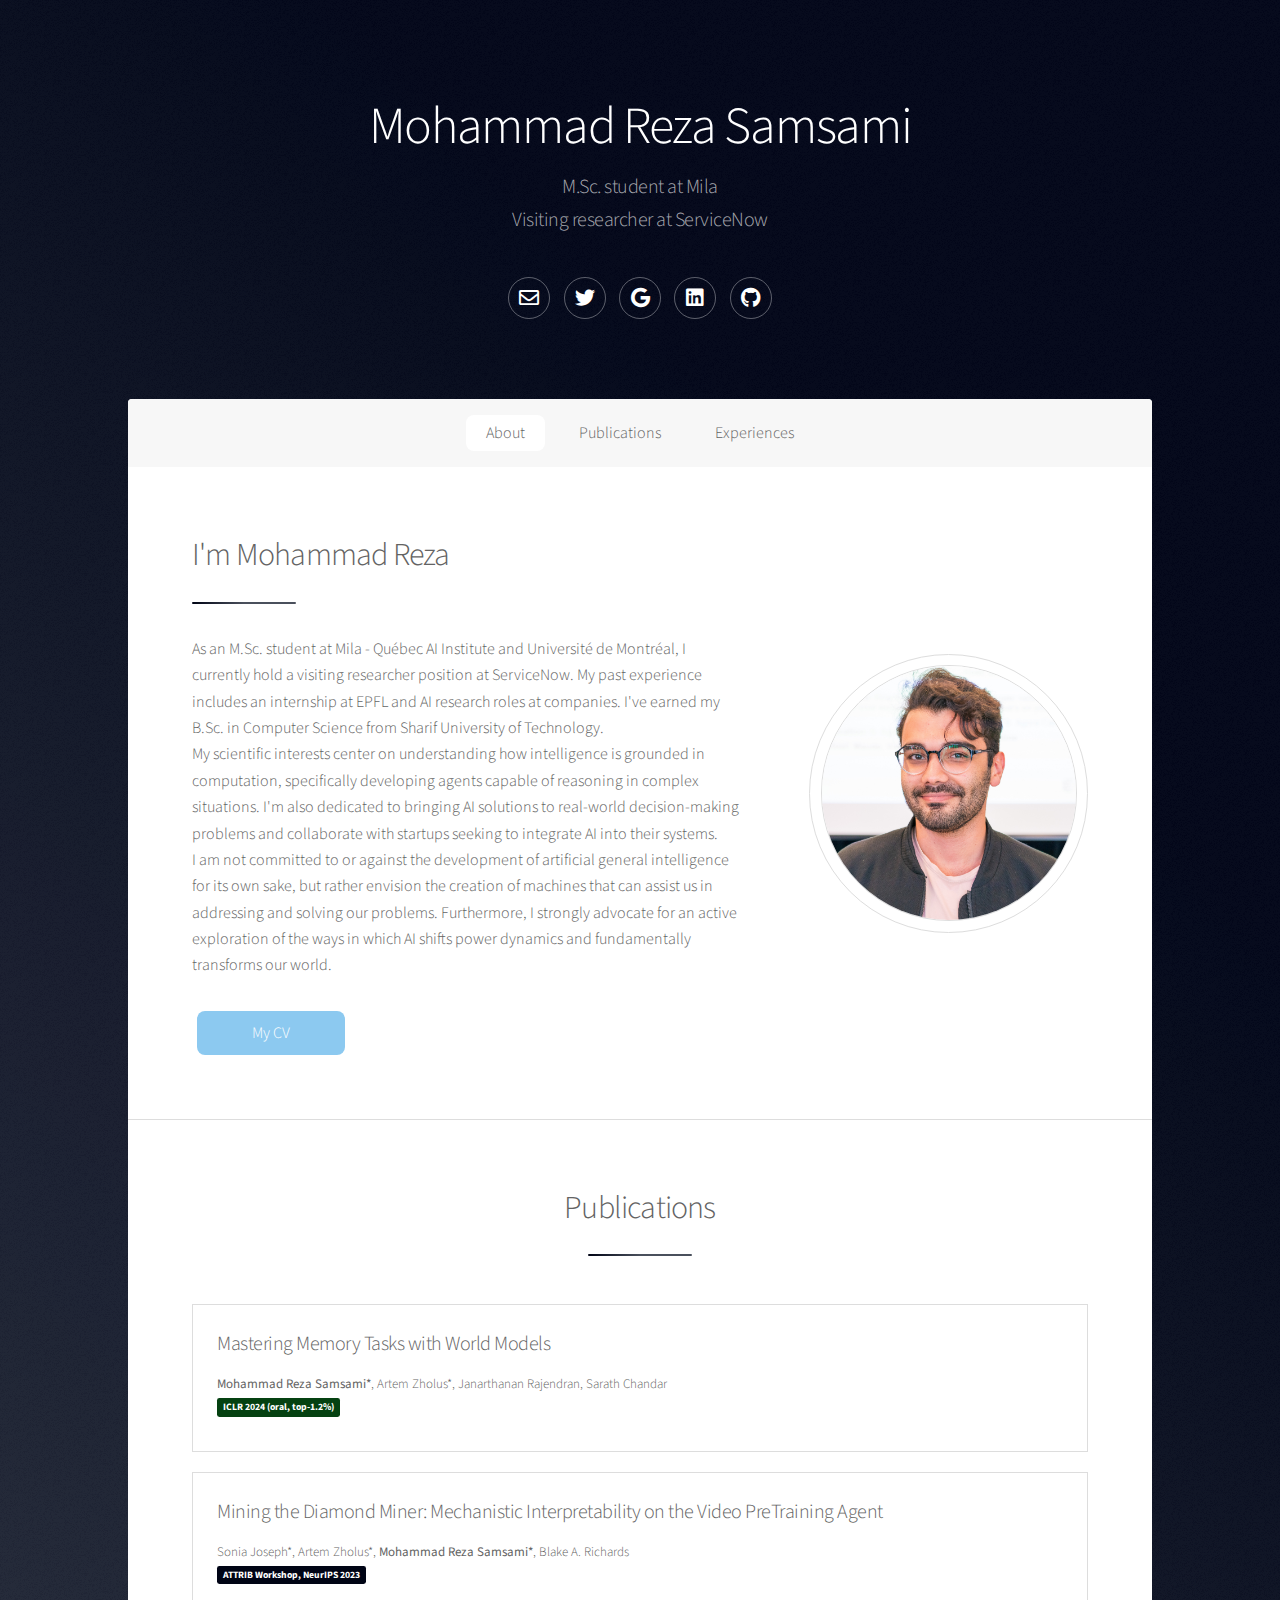
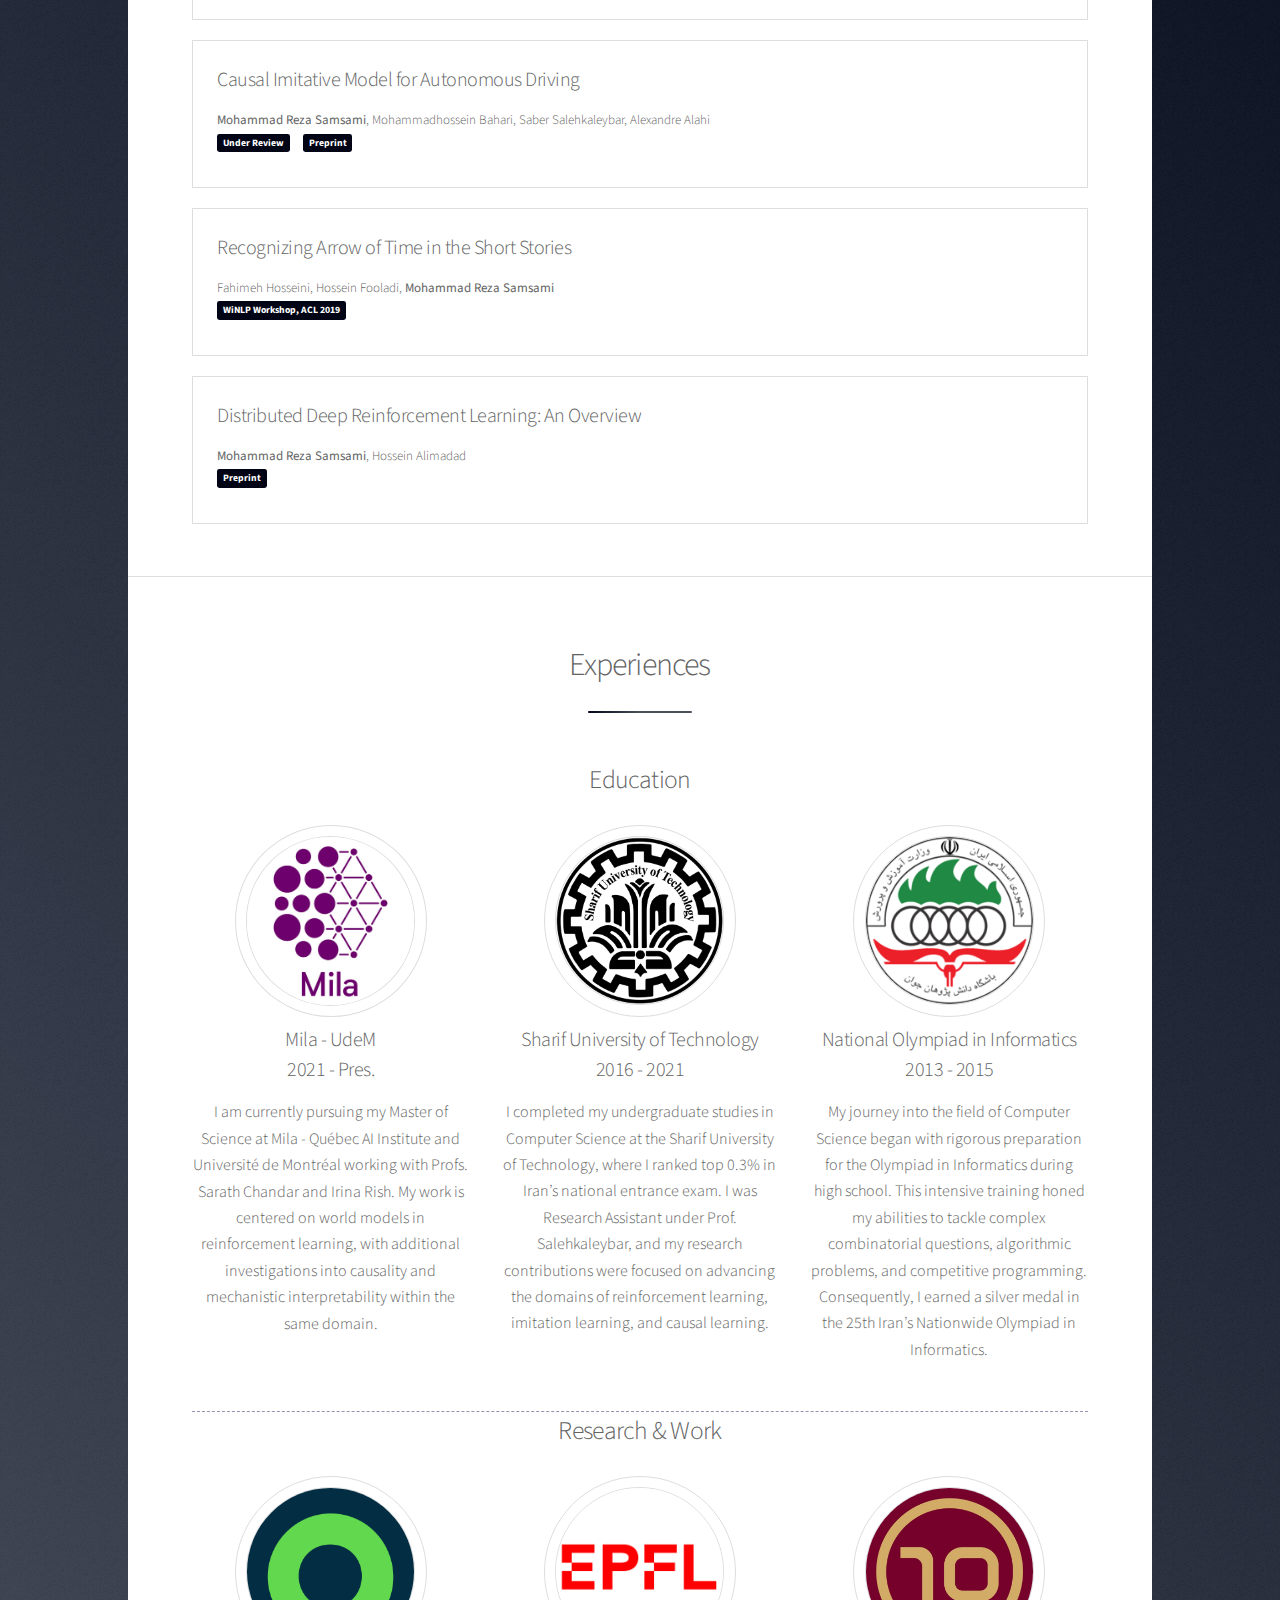
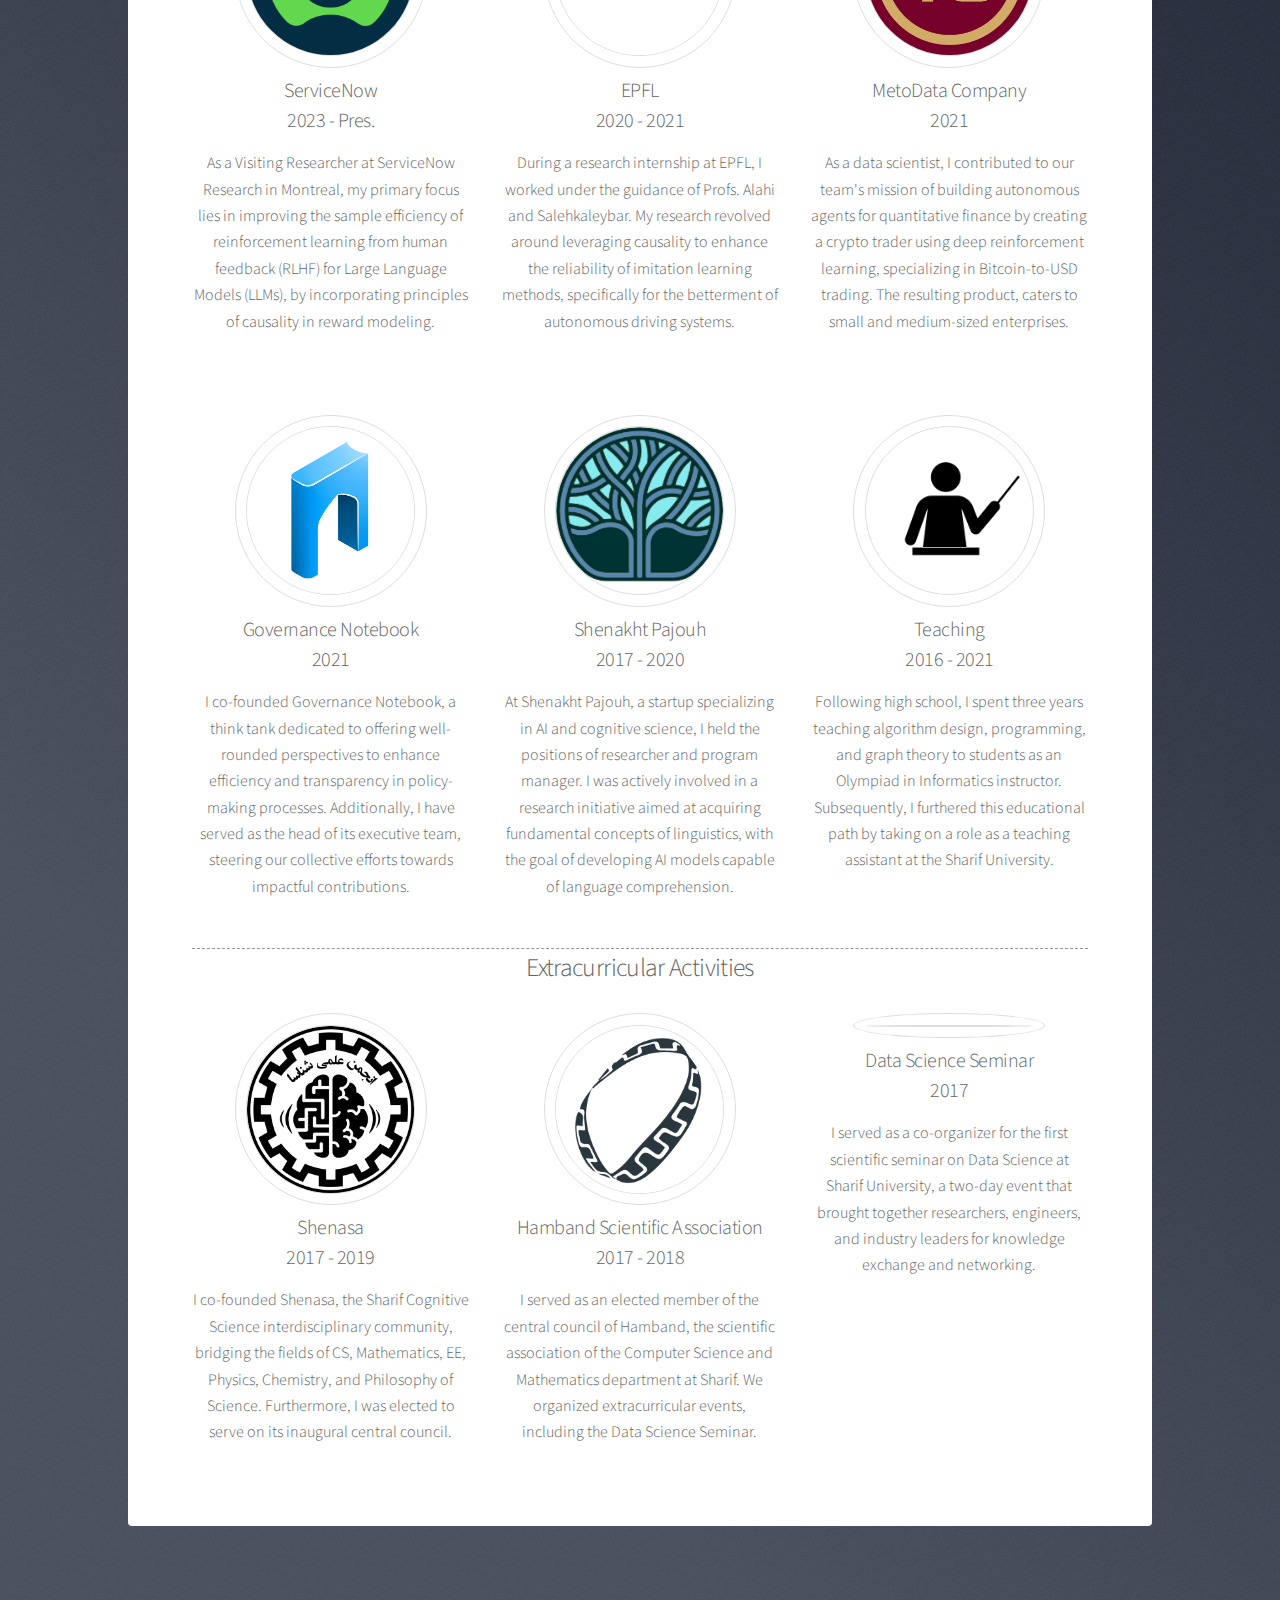
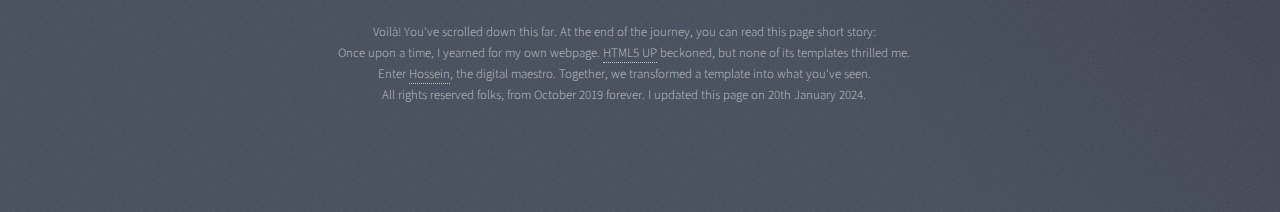
==== commit 35da8a01: "ICLR added" ====
--- a/index.html
+++ b/index.html
@@ -96,7 +96,7 @@
             <div class="pubmain">
               <h4 class="pubtitle">Mastering Memory Tasks with World Models</h4>
               <div class="pubauthor"><strong>Mohammad Reza Samsami*</strong>, Artem Zholus*, Janarthanan Rajendran, Sarath Chandar</div>
-              <div class="pubcite"><span class="publabel publabel-accent1">Under Review</span> <span class="publabel publabel-accent1">ALOE Workshop at NeurIPS 2023</span>
+              <div class="pubcite"><span class="publabel publabel-accent1", style="background-color: #054111;">ICLR 2024 (oral, top-1.2%)</span>
               </div>
             </div>
           </article>
@@ -385,7 +385,7 @@
   <a href="https://html5up.net">HTML5 UP</a> beckoned, but none of its templates thrilled me. </br> 
   Enter <a href="https://github.com/aghosey">Hossein</a>, the digital maestro.
   Together, we transformed a template into what you've seen. </br>   
-	All rights reserved folks, from October 2019 forever. I updated this page on 27th November 2023.</p>
+	All rights reserved folks, from October 2019 forever. I updated this page on 20th January 2024.</p>
   </footer>
 
 </div>
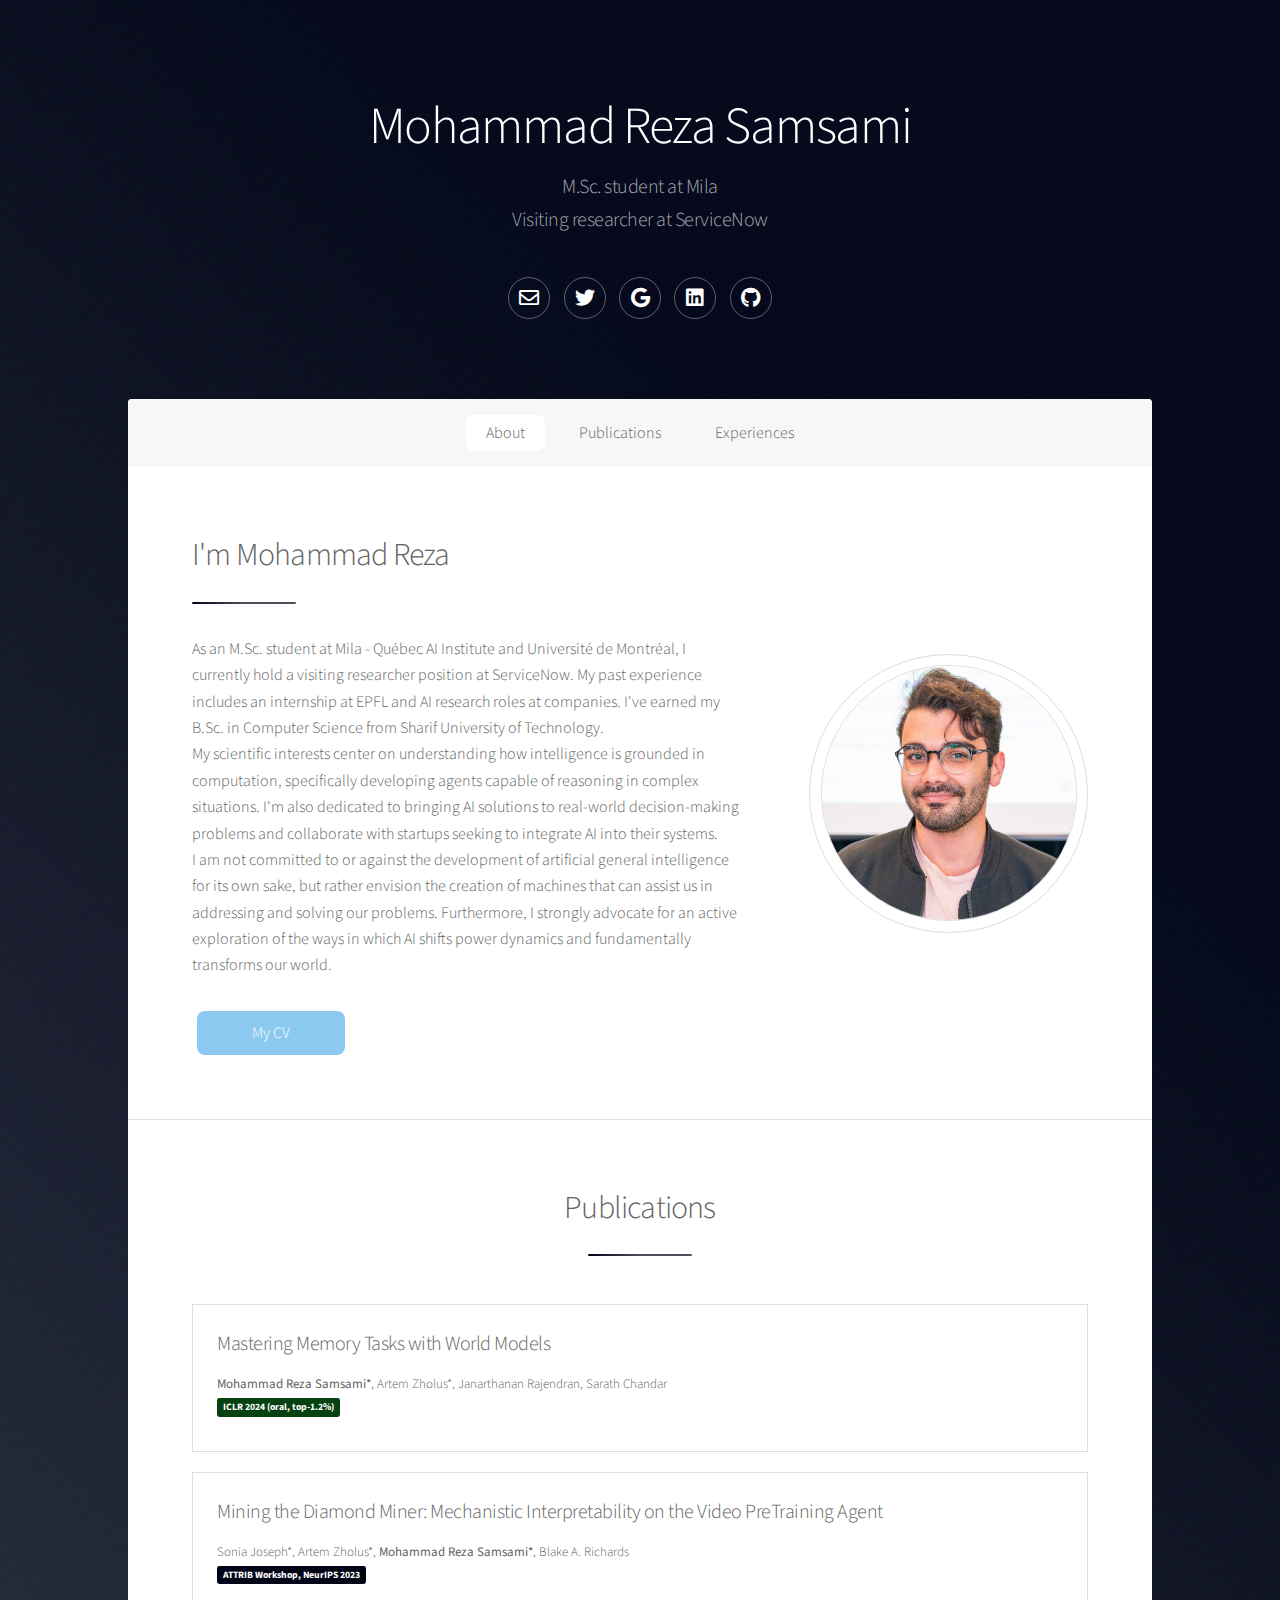
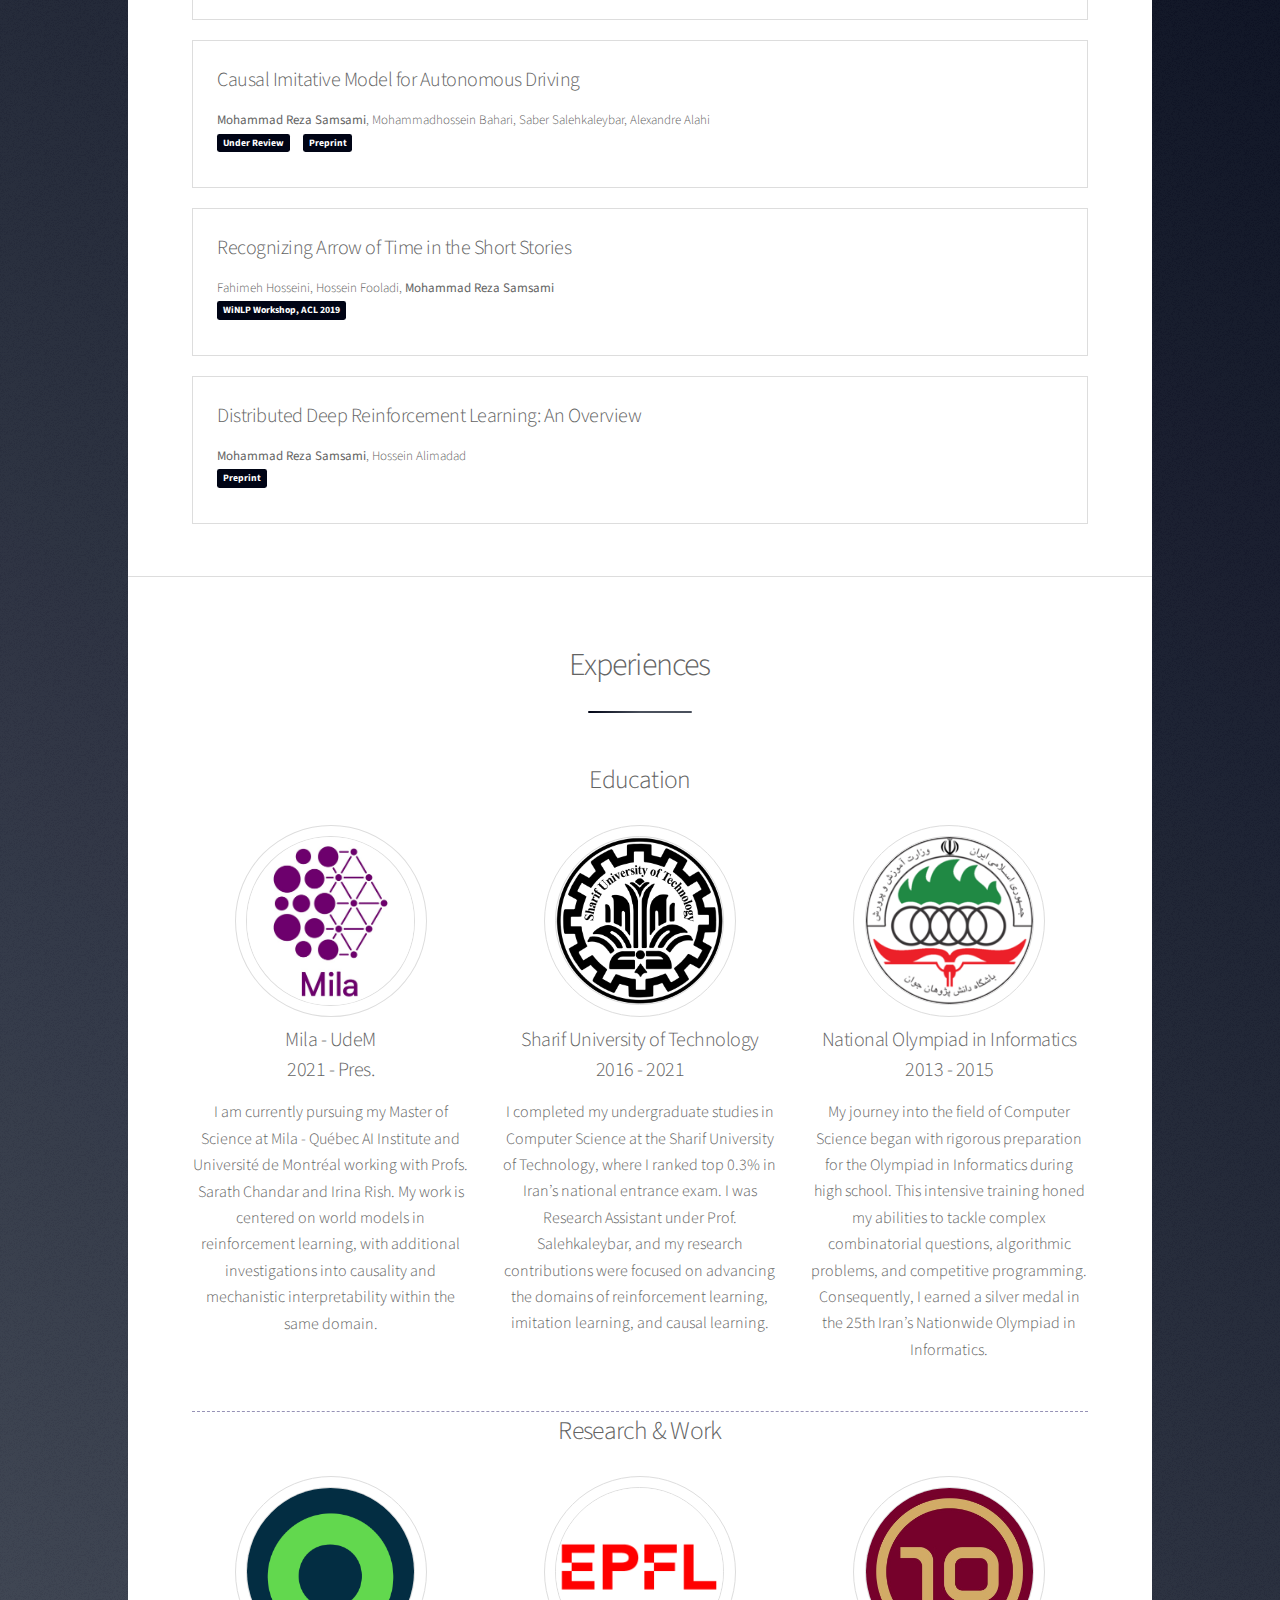
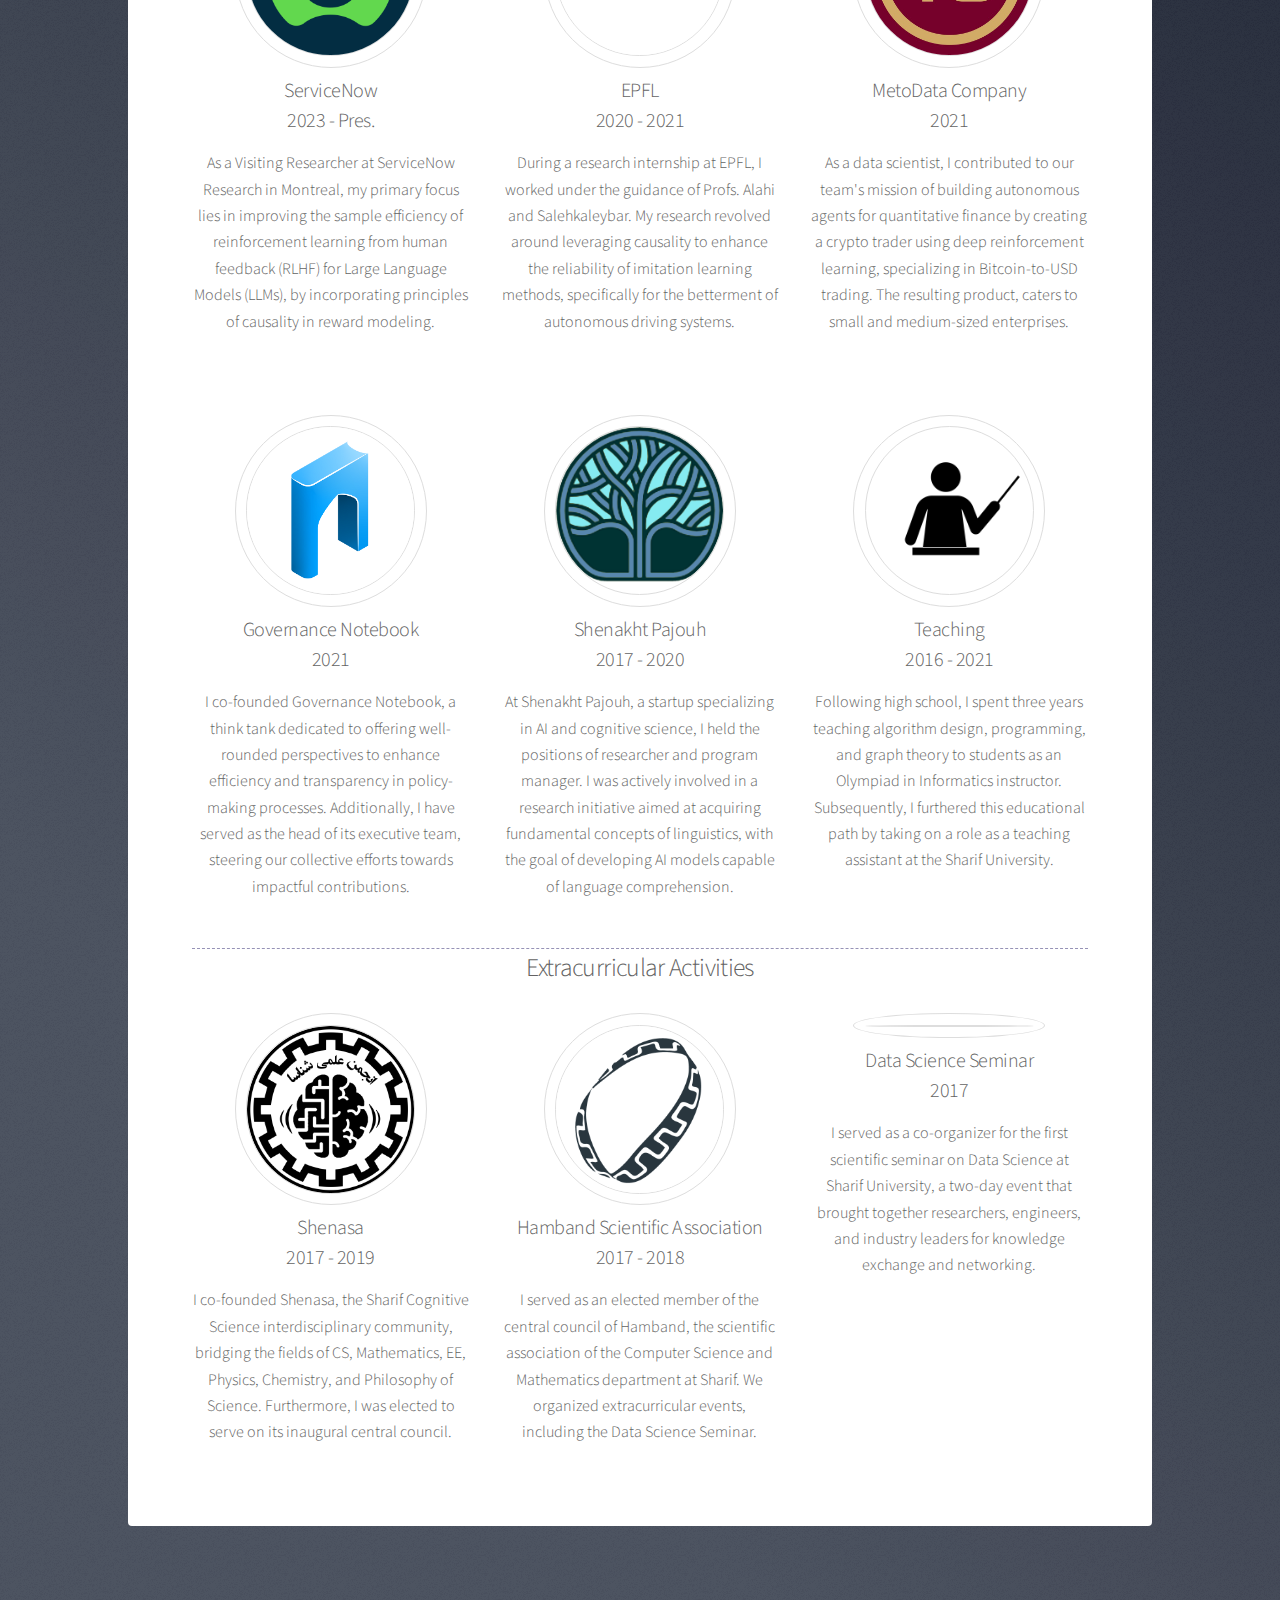
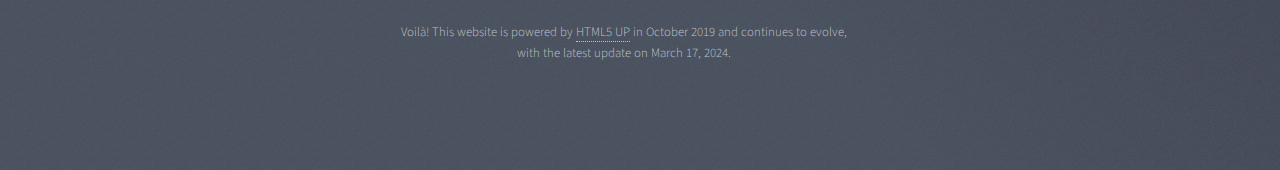
==== commit a62318d7: "Update projects links" ====
--- a/index.html
+++ b/index.html
@@ -18,6 +18,7 @@
 <meta name="description" content="Homepage of Mohammad Reza Samsami, M.Sc. Student at Mila AI Institute">
 <meta name="keywords" content="Mohammad Reza Samsami, Mila, Sharif University of Technology, Artificial Intelligence, Artificial General Intelligence, AI, AGI, Reinforcement Learning, Natural Language Processing, NLP, Causality, Causal Learning, Large Language Models, Foundation Models">
 <meta name="page-topic" content="Mohammad Reza Samsami - https://mrsamsami.github.io">
+<link rel="icon" href="./images/icon.png">
   <link rel="stylesheet" href="assets/css/main.css"/>
   <noscript>
     <link rel="stylesheet" href="assets/css/noscript.css"/>
@@ -91,7 +92,7 @@
       </header>
       <div class="pitems">
 
-        <a href="#">
+        <a href="https://recall2imagine.github.io">
           <article class="pubitem">
             <div class="pubmain">
               <h4 class="pubtitle">Mastering Memory Tasks with World Models</h4>
@@ -102,7 +103,7 @@
           </article>
         </a>
 
-        <a href="#">
+        <a href="https://openreview.net/forum?id=lDeysxpH6W">
           <article class="pubitem">
             <div class="pubmain">
               <h4 class="pubtitle">Mining the Diamond Miner: Mechanistic Interpretability on the Video PreTraining Agent</h4>
@@ -380,12 +381,13 @@
 
   <!-- Footer -->
   <footer id="footer">
-    <p class="copyright">Voilà! You've scrolled down this far. At the end of the journey, you can read this page short story:</br>
-  Once upon a time, I yearned for my own webpage. 
-  <a href="https://html5up.net">HTML5 UP</a> beckoned, but none of its templates thrilled me. </br> 
-  Enter <a href="https://github.com/aghosey">Hossein</a>, the digital maestro.
-  Together, we transformed a template into what you've seen. </br>   
-	All rights reserved folks, from October 2019 forever. I updated this page on 20th January 2024.</p>
+
+    <p class="copyright">
+
+      Voilà! 
+      This website is powered by <a href="https://html5up.net">HTML5 UP</a> in October 2019
+      and continues to evolve,</br>
+      with the latest update on March 17, 2024.</p>
   </footer>
 
 </div>
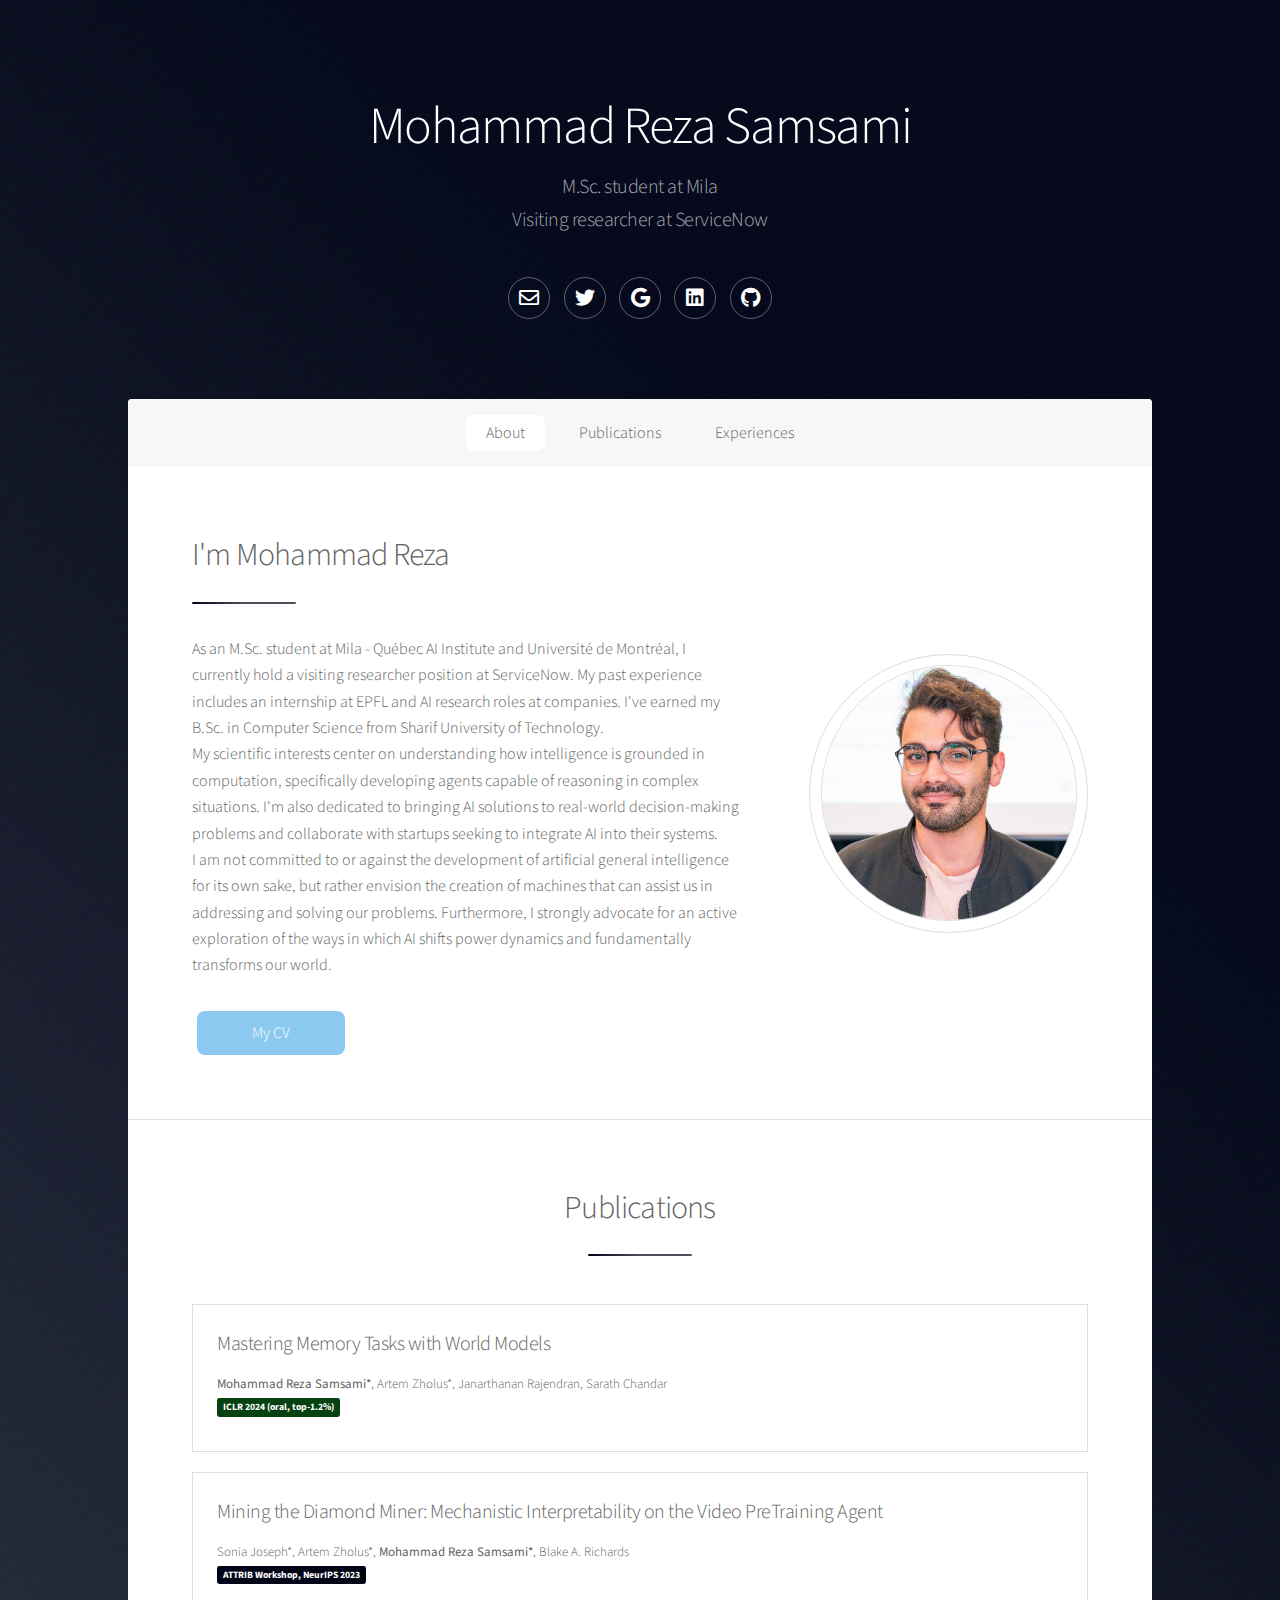
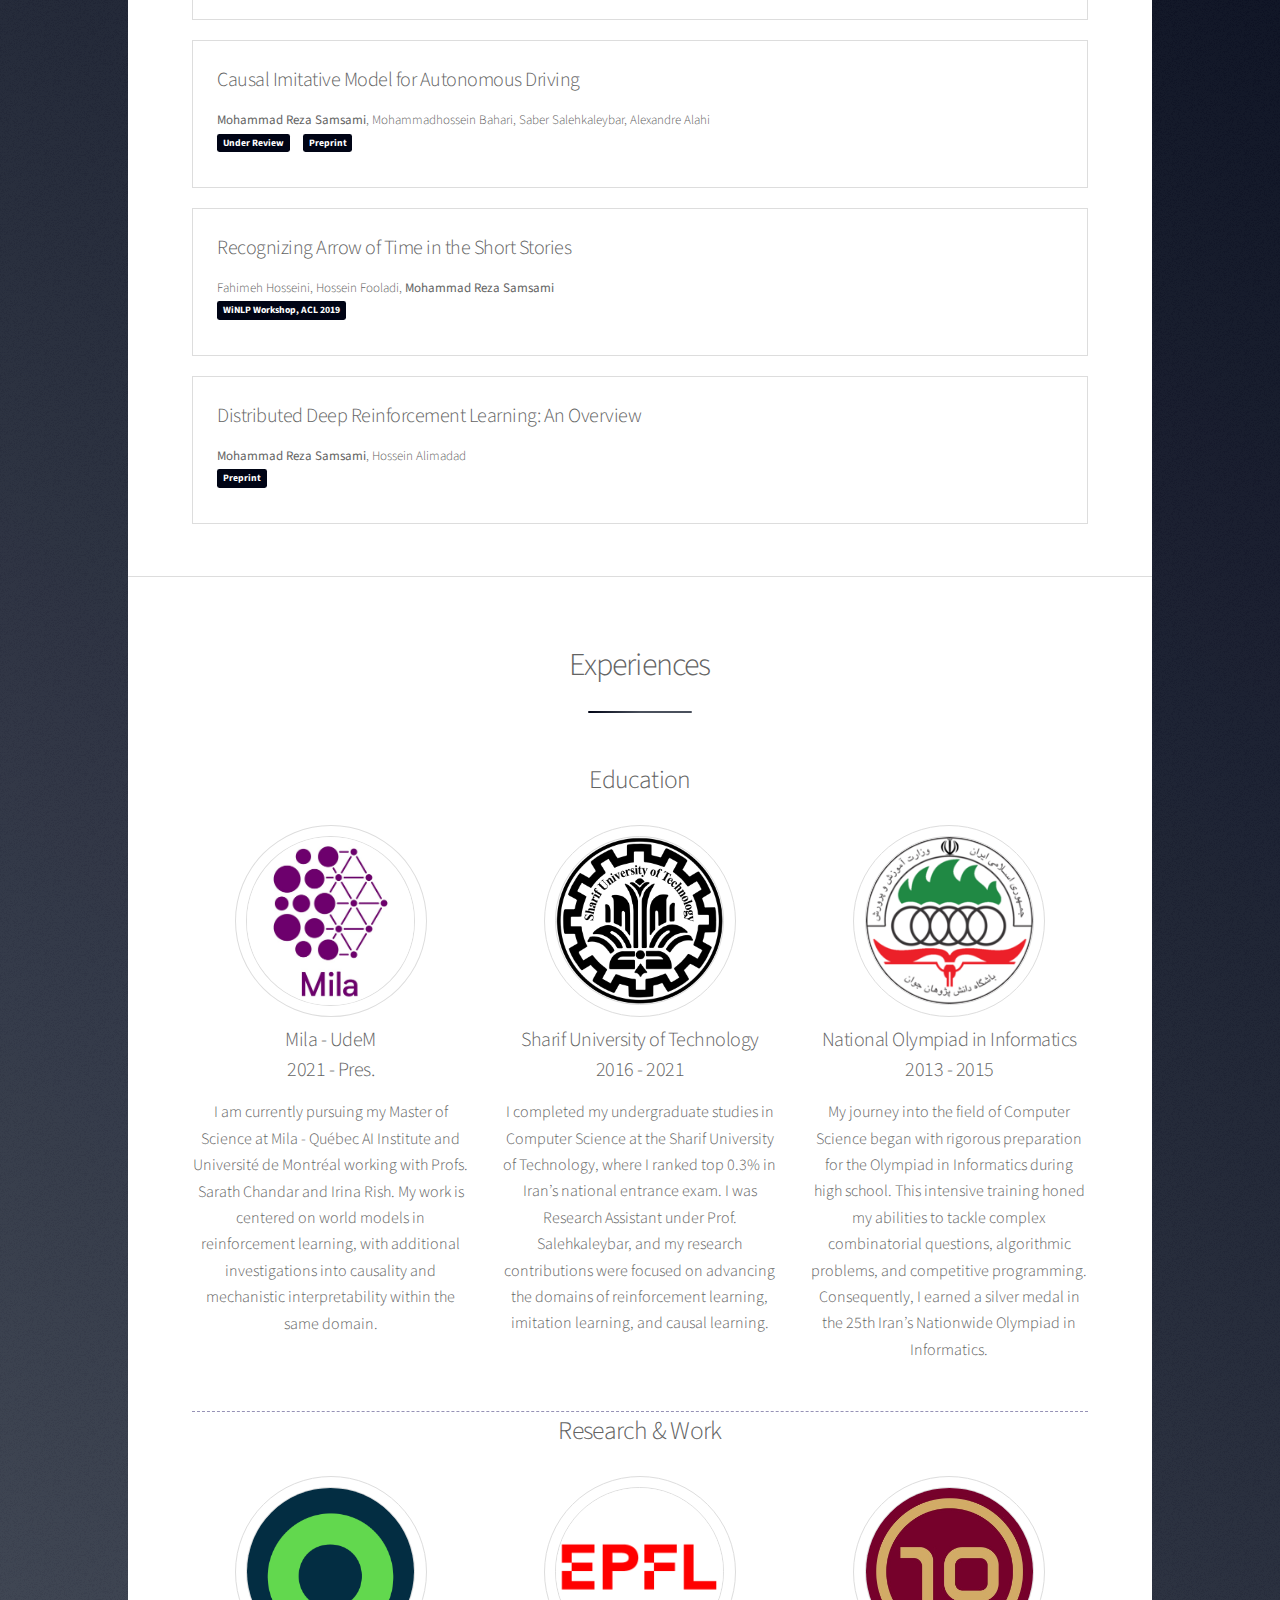
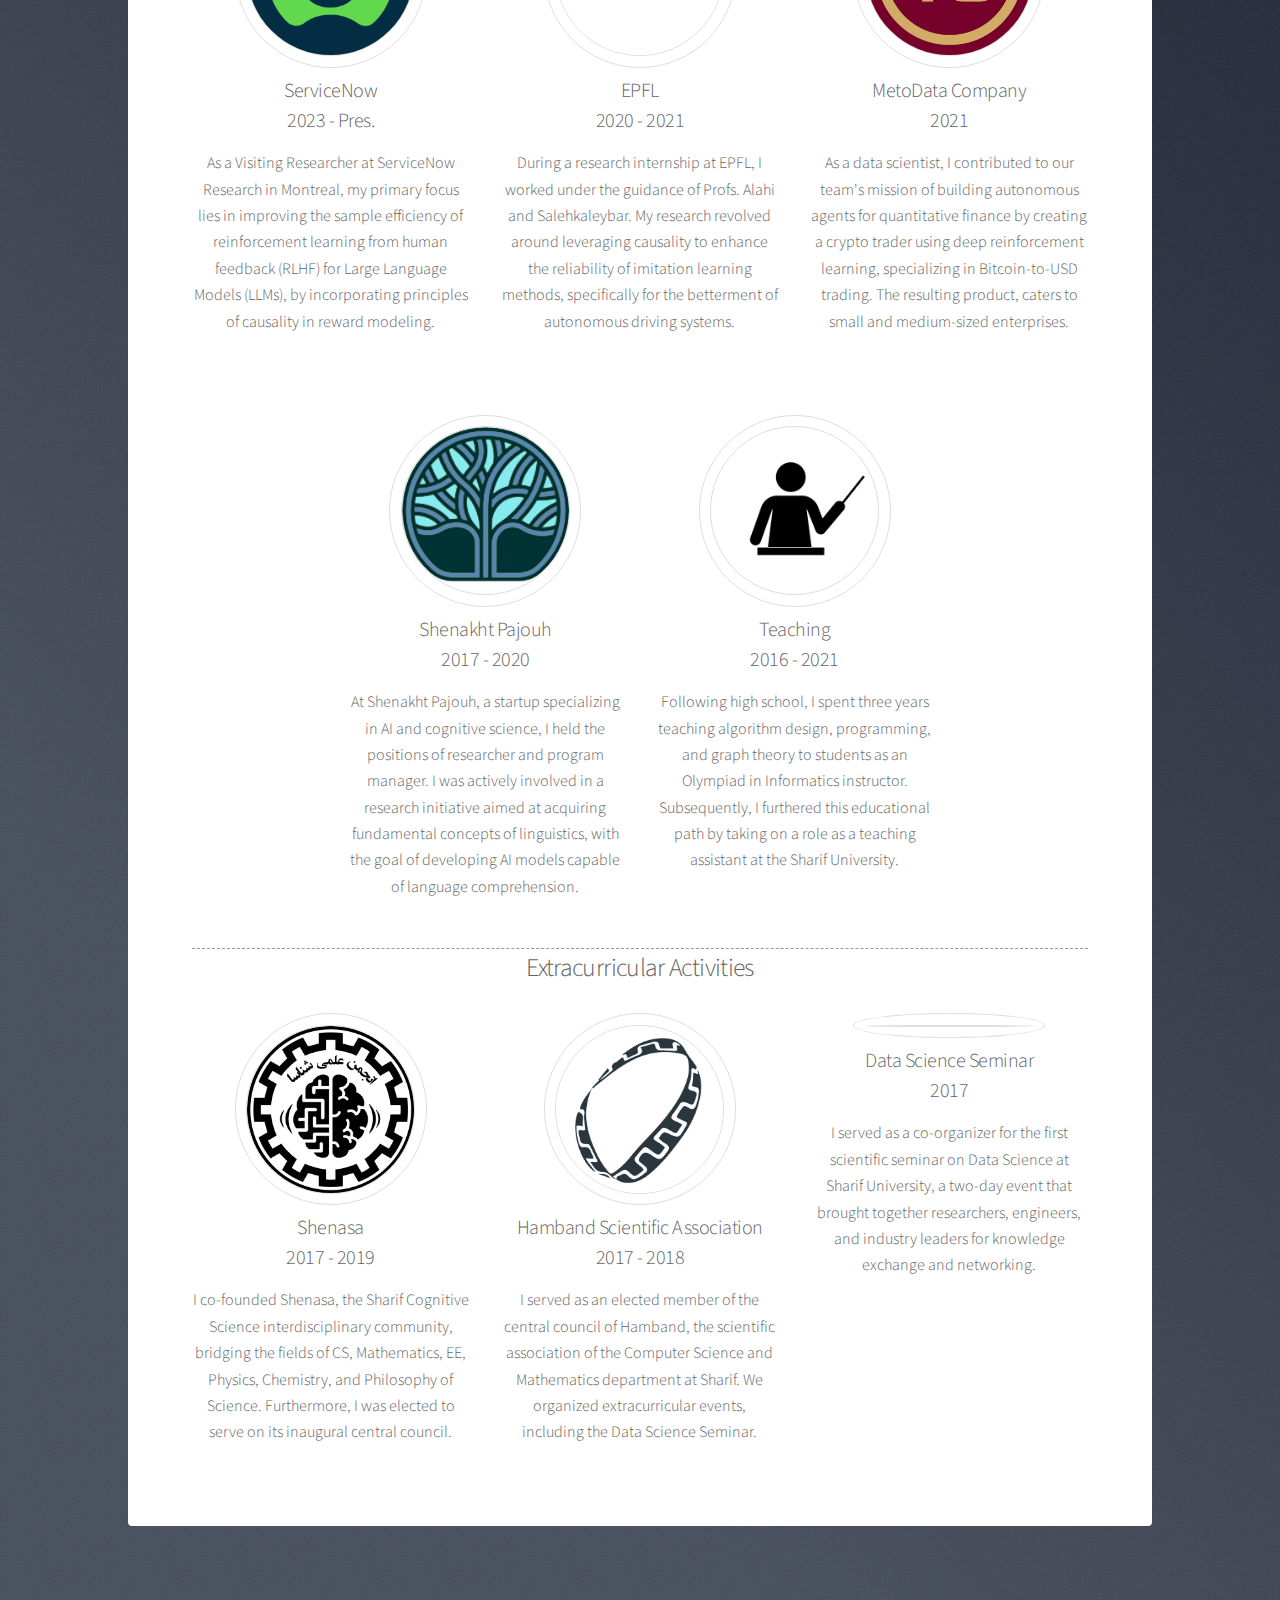
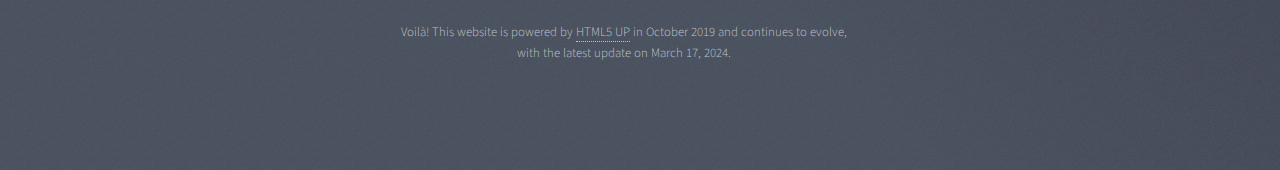
==== commit 60182e63: "modify" ====
--- a/index.html
+++ b/index.html
@@ -253,14 +253,14 @@
             The resulting product, caters to small and medium-sized enterprises.<p>
         </li>
 		
-        <li>
+        <!-- <li>
           <span class="image">
             <img src="images/Daftar.png" alt="">
           </span>
           <h3>Governance Notebook</br>2021</h3>
           <p>I co-founded Governance Notebook, a think tank dedicated to offering well-rounded perspectives to enhance efficiency and transparency in policy-making processes. Additionally, I have served as the head of its executive team, steering our collective efforts towards impactful contributions.</p>
       </li>
-		
+		 -->
 	   <!-- <li>
           <span class="image">
             <img src="images/essex.jpg" alt="">
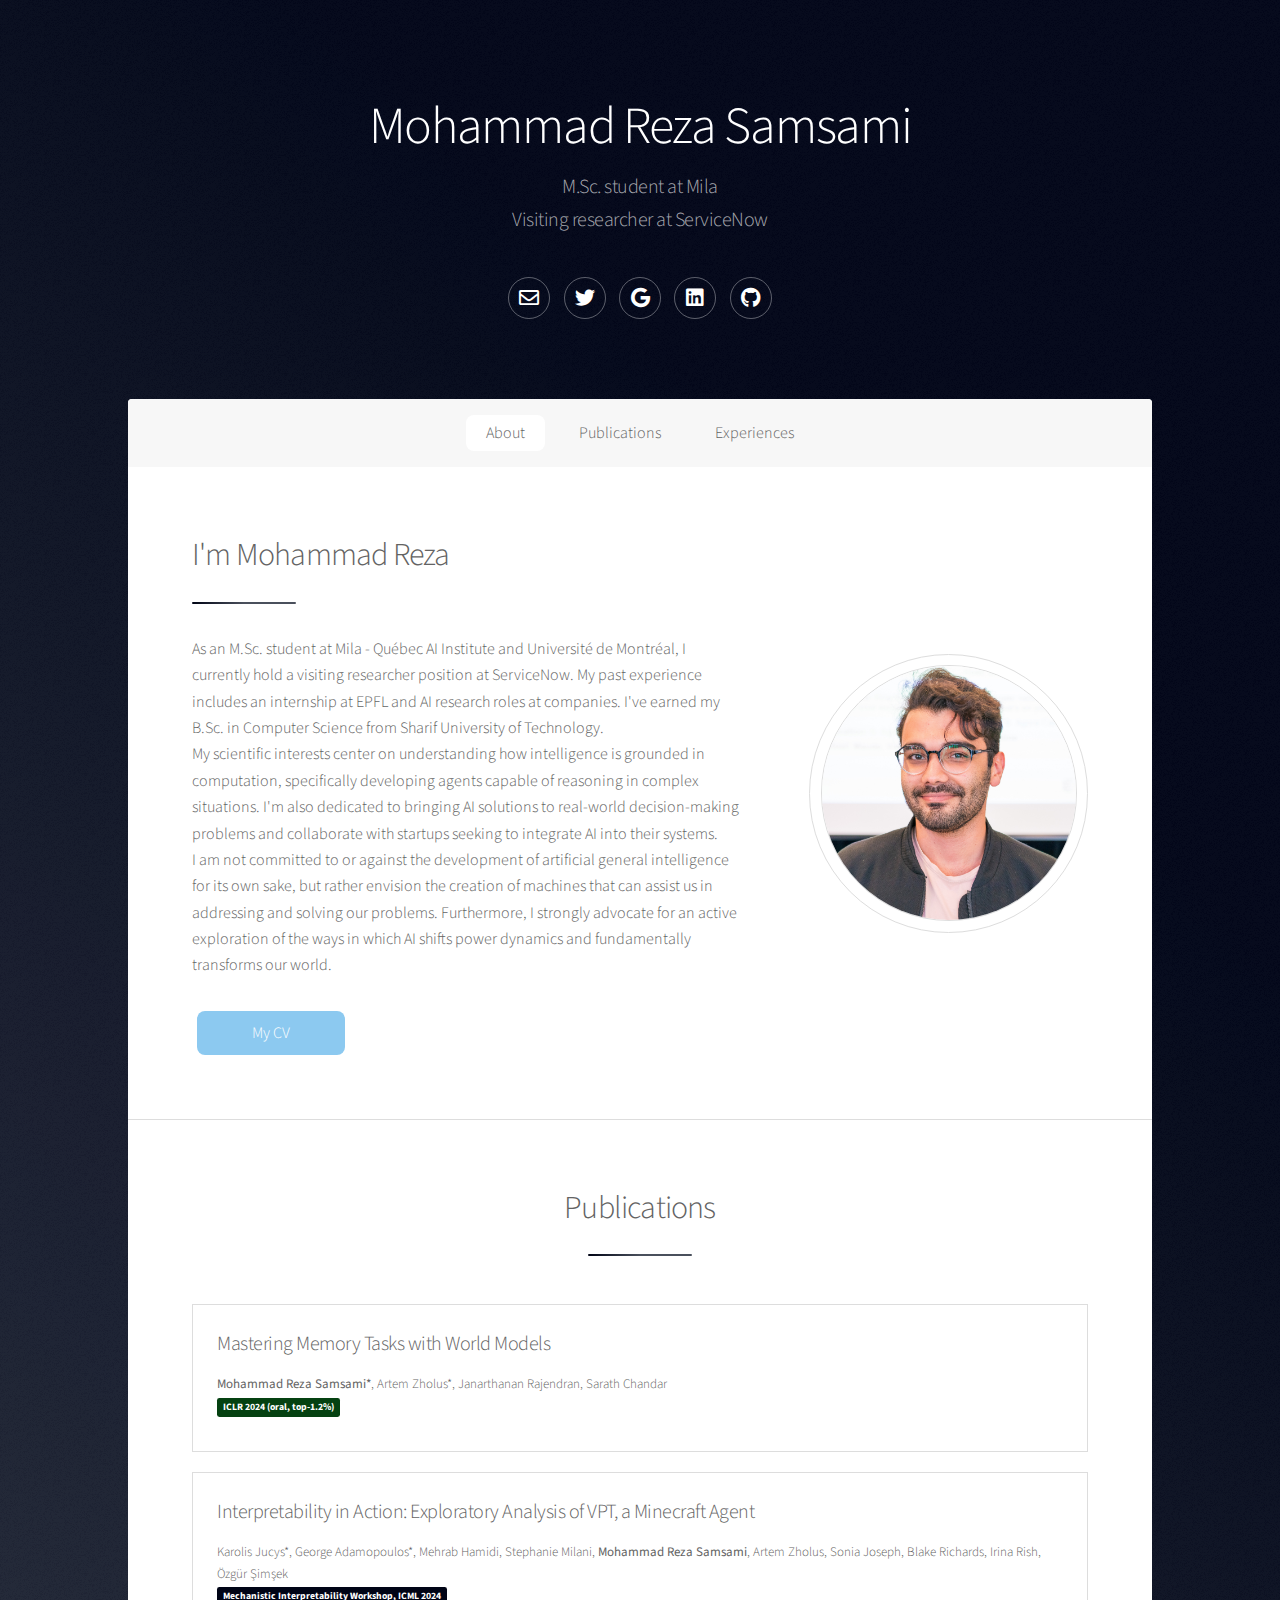
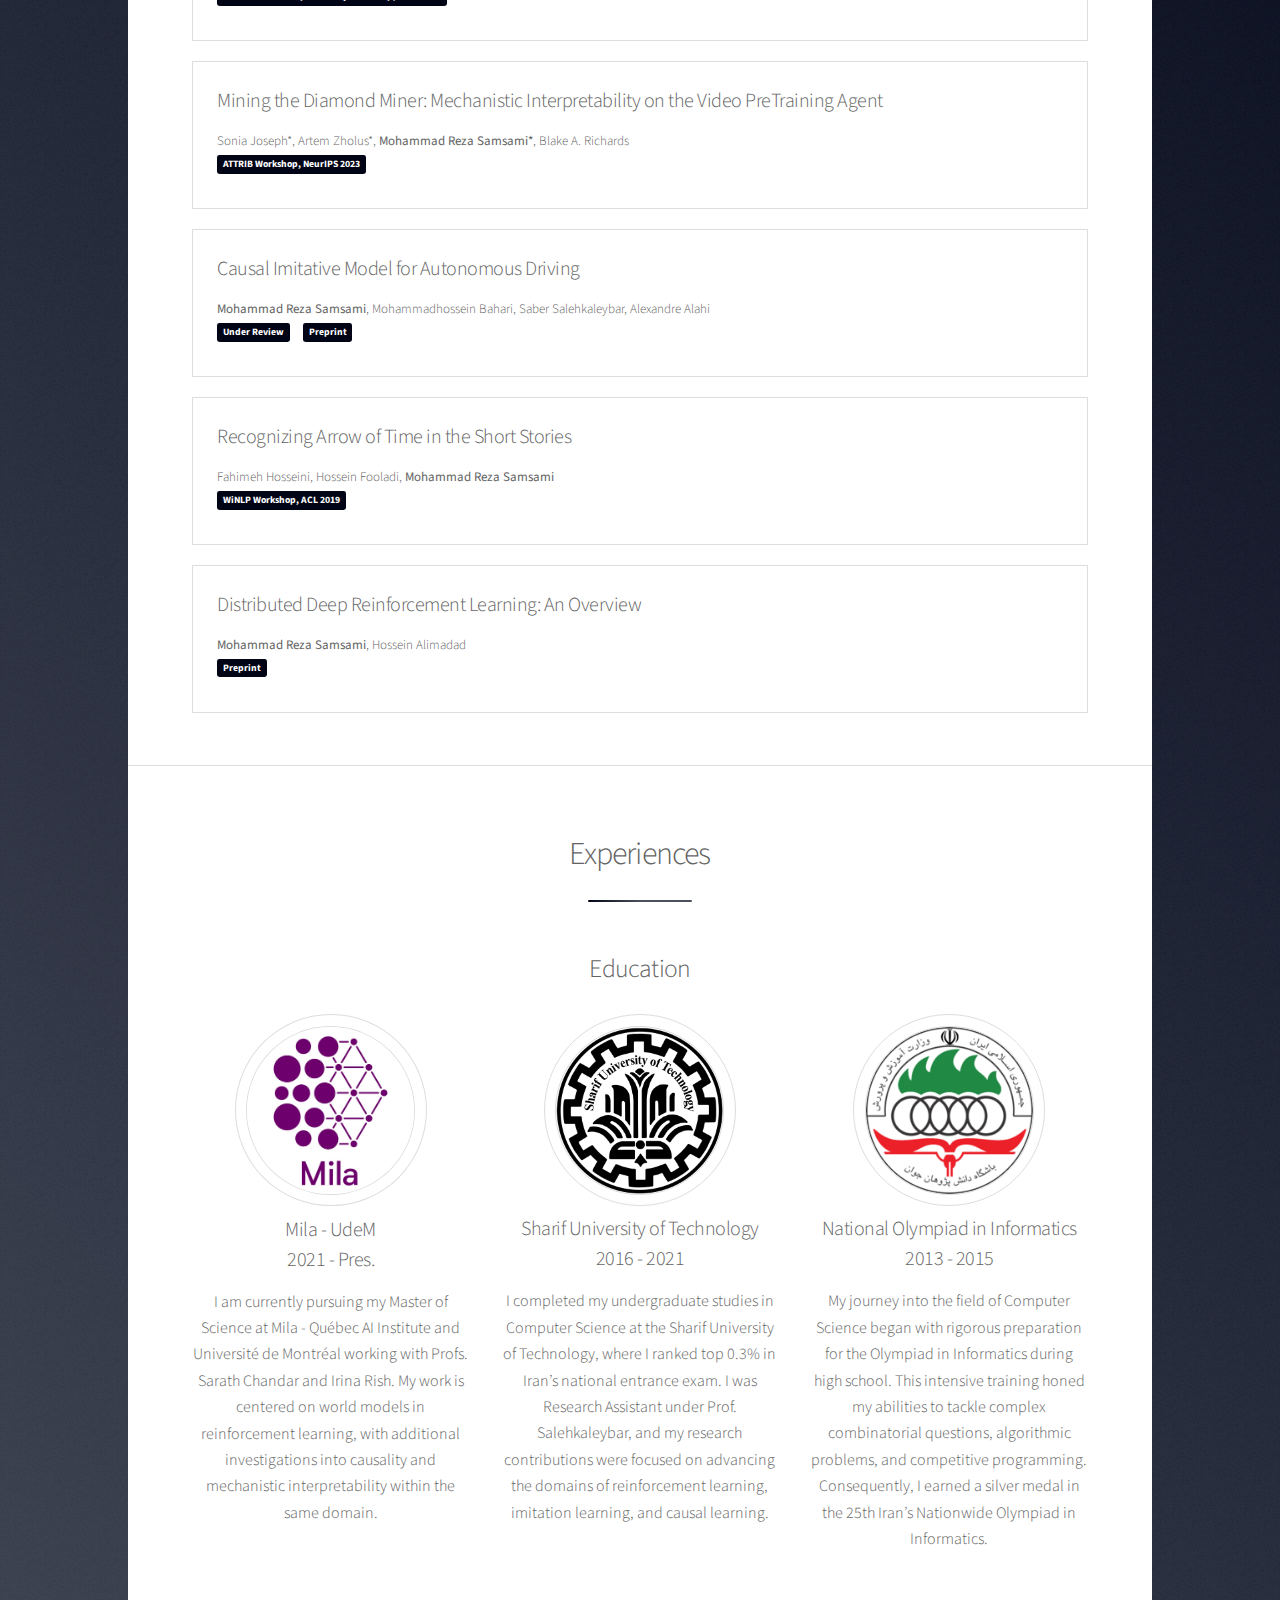
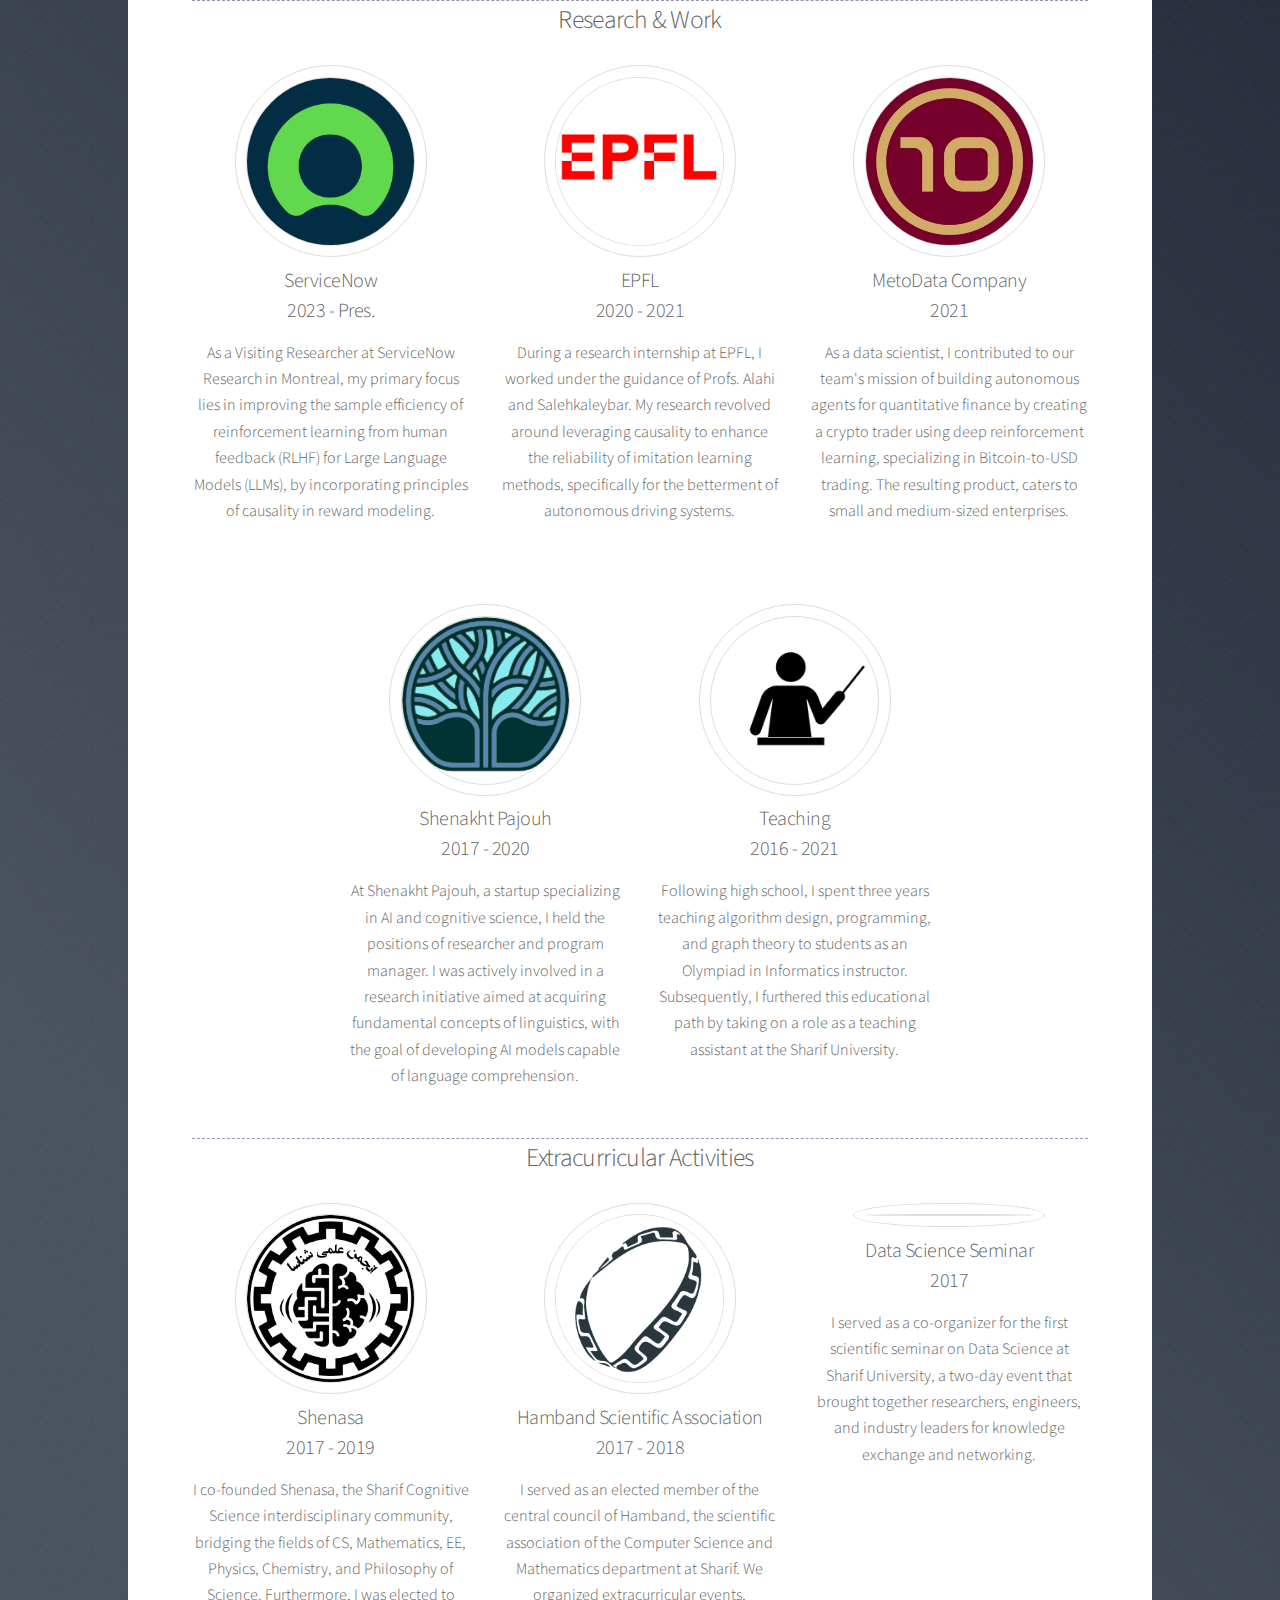
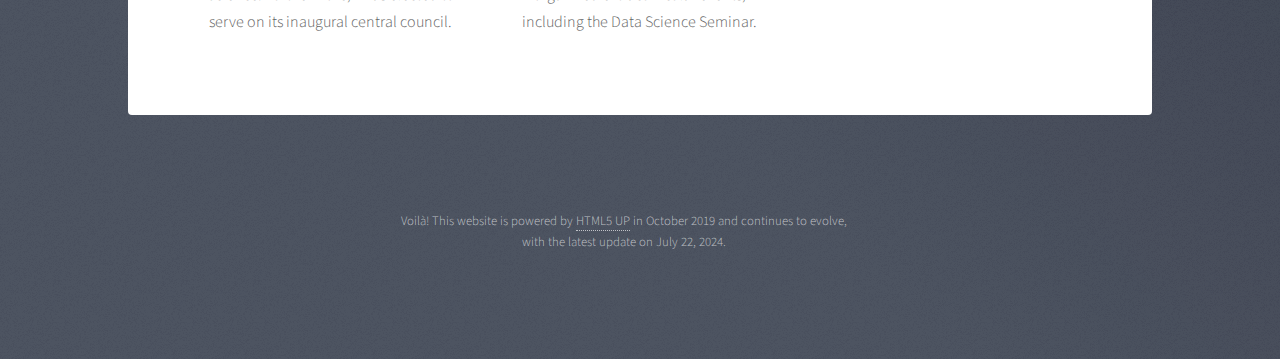
==== commit 3e23d86a: "update" ====
--- a/index.html
+++ b/index.html
@@ -103,6 +103,17 @@
           </article>
         </a>
 
+        <a href="https://t.co/8cU4sI4VUS">
+          <article class="pubitem">
+            <div class="pubmain">
+              <h4 class="pubtitle">Interpretability in Action: Exploratory Analysis of VPT, a Minecraft Agent</h4>
+              <div class="pubauthor">Karolis Jucys*, George Adamopoulos*, Mehrab Hamidi, Stephanie Milani, <strong>Mohammad Reza Samsami</strong>, Artem Zholus, Sonia Joseph, Blake Richards, Irina Rish, Özgür Şimşek</div>
+              <div class="pubcite"><span class="publabel publabel-accent1">Mechanistic Interpretability Workshop, ICML 2024</span>
+              </div>
+            </div>
+          </article>
+        </a>
+
         <a href="https://openreview.net/forum?id=lDeysxpH6W">
           <article class="pubitem">
             <div class="pubmain">
@@ -387,7 +398,7 @@
       Voilà! 
       This website is powered by <a href="https://html5up.net">HTML5 UP</a> in October 2019
       and continues to evolve,</br>
-      with the latest update on March 17, 2024.</p>
+      with the latest update on July 22, 2024.</p>
   </footer>
 
 </div>
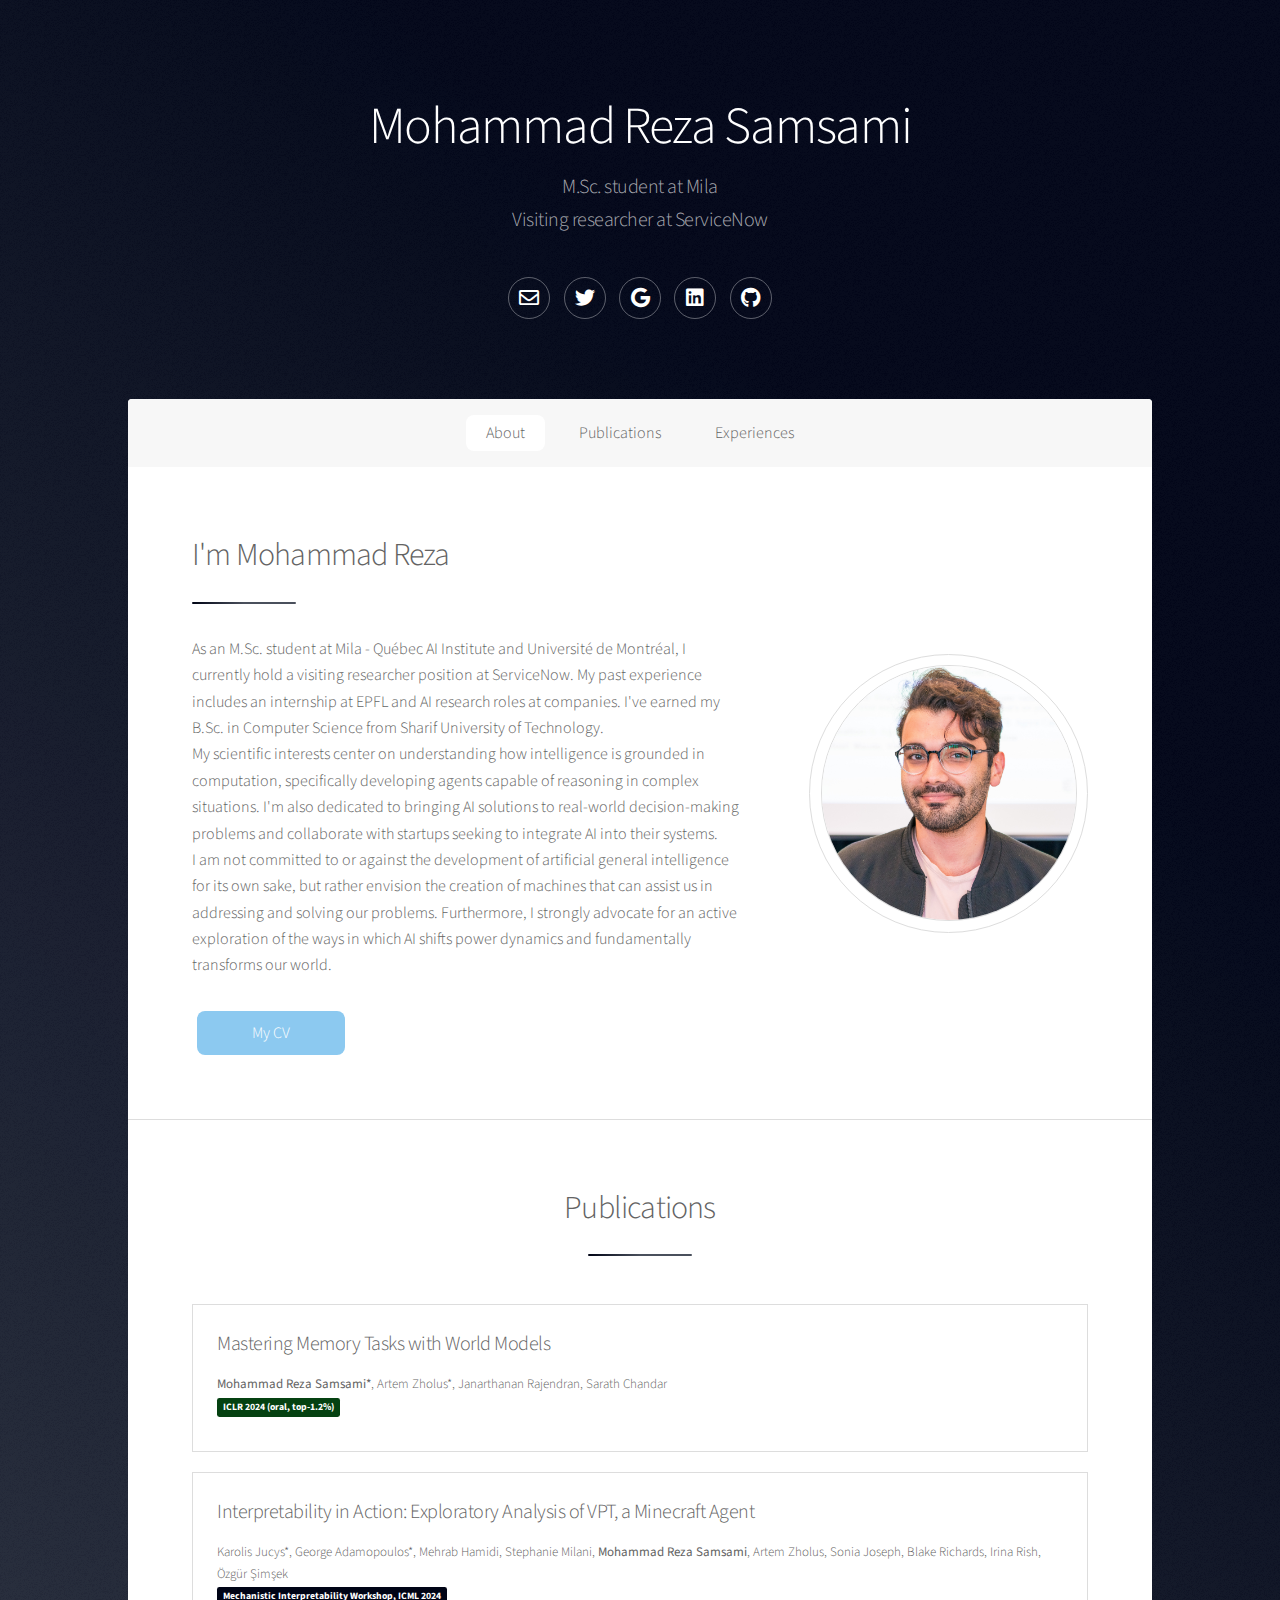
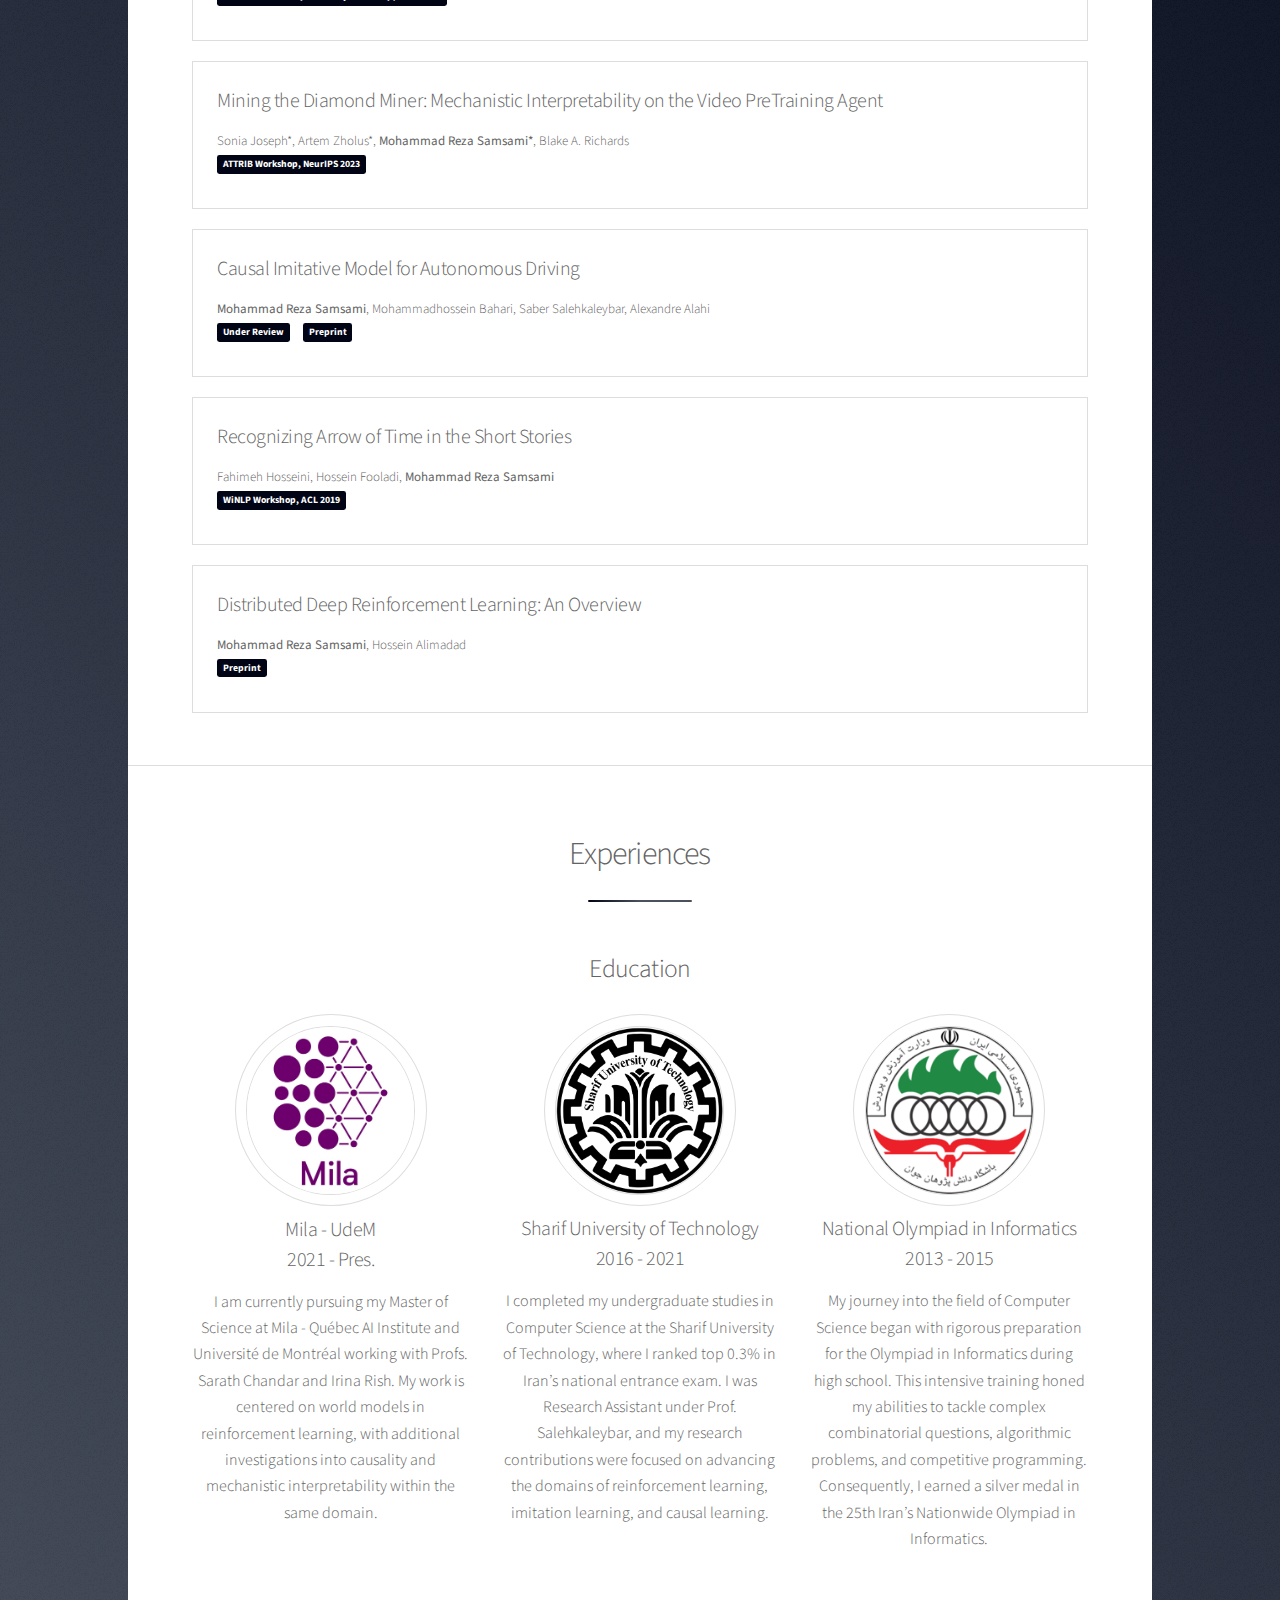
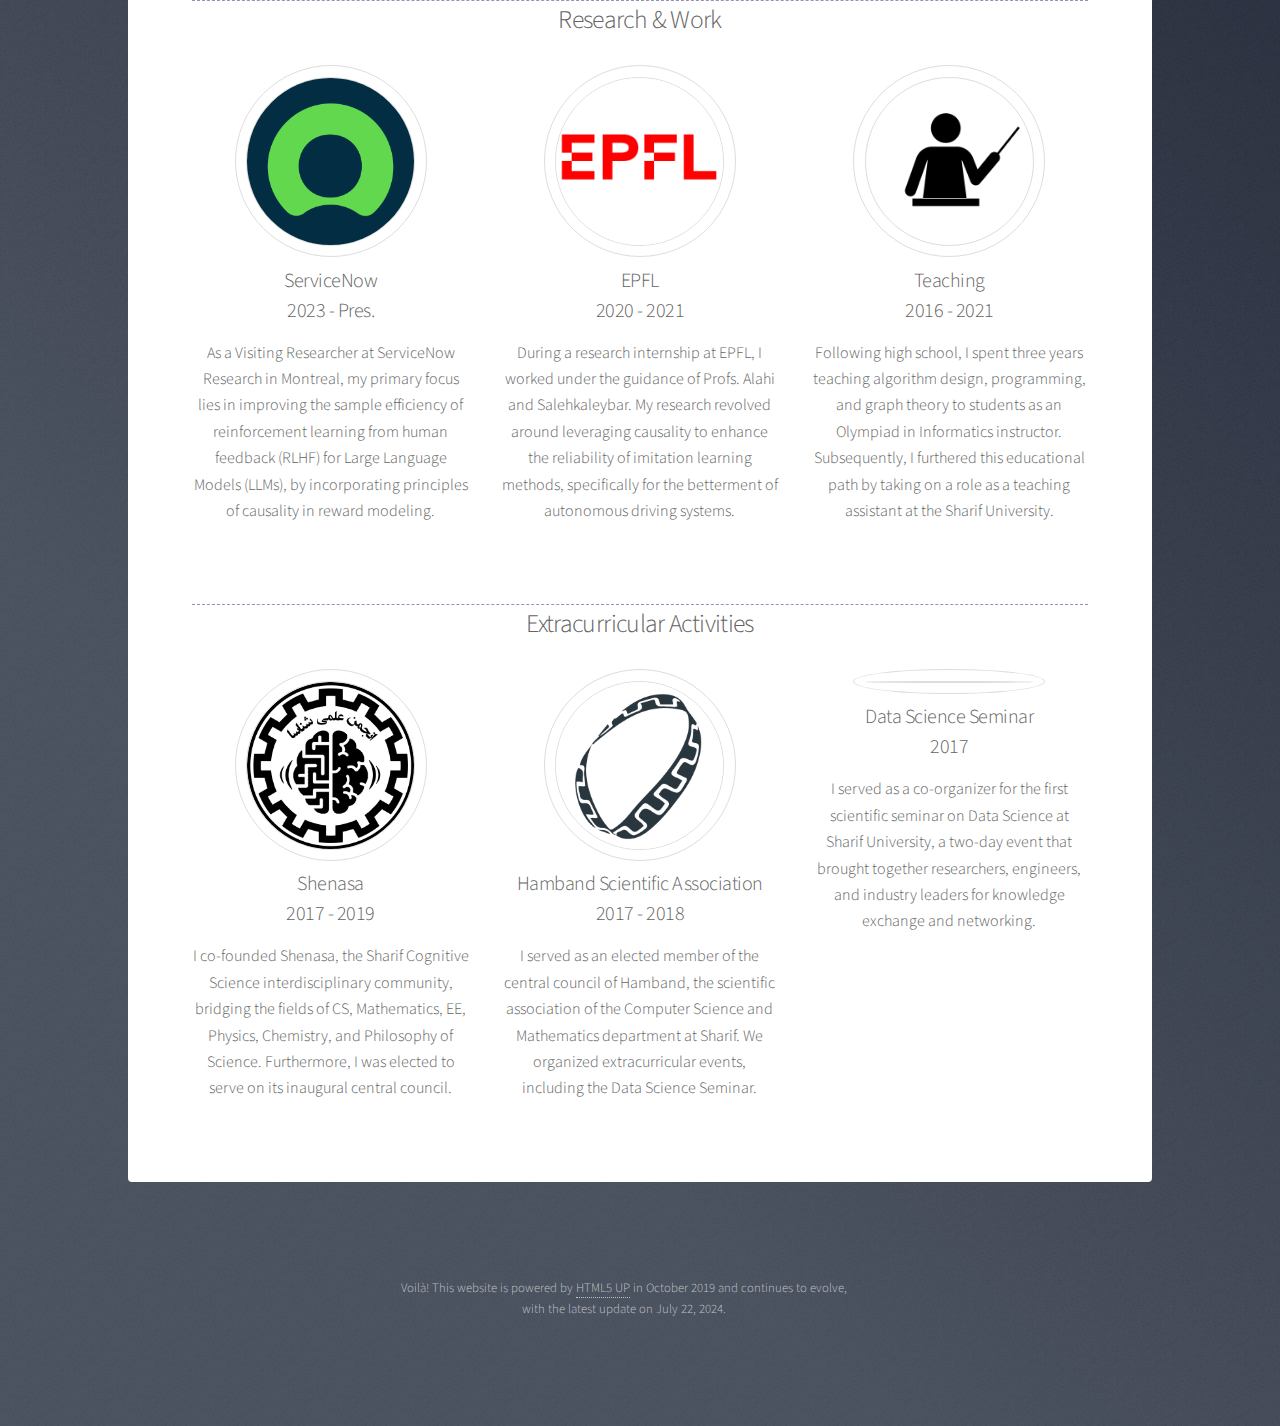
==== commit 0dd91670: "update" ====
--- a/index.html
+++ b/index.html
@@ -255,14 +255,14 @@
             My research revolved around leveraging causality to enhance the reliability of imitation learning methods, specifically for the betterment of autonomous driving systems.<p>
       </li>
 	  
-	  <li>
+	  <!-- <li>
           <span class="image">
             <img src="images/metodata.jfif" alt="">
           </span>
           <h3>MetoData Company</br>2021</h3>
           <p>As a data scientist, I contributed to our team's mission of building autonomous agents for quantitative finance by creating a crypto trader using deep reinforcement learning, specializing in Bitcoin-to-USD trading. 
             The resulting product, caters to small and medium-sized enterprises.<p>
-        </li>
+        </li> -->
 		
         <!-- <li>
           <span class="image">
@@ -279,14 +279,14 @@
           <h3>University of Essex<br>2020 - 2021</h3>
           <p>I remotely collaborated with University of Essex on a deep NLP project. My main contribution was designing, implementing, training, and testing deep architectures for a classification problem on Potentially Idiomatic Expressions.</p></li> -->
 		
-	<li>
+	<!-- <li>
           <span class="image">
             <img src="images/ShenakhtPajouh.png" alt="">
           </span>
           <h3>Shenakht Pajouh</br>2017 - 2020</h3>
           <p>At Shenakht Pajouh, a startup specializing in AI and cognitive science, I held the positions of researcher and program manager. 
             I was actively involved in a research initiative aimed at acquiring fundamental concepts of linguistics, with the goal of developing AI models capable of language comprehension.</p>
-        </li>
+        </li> -->
 		
 		<!-- <li>
           <span class="image">
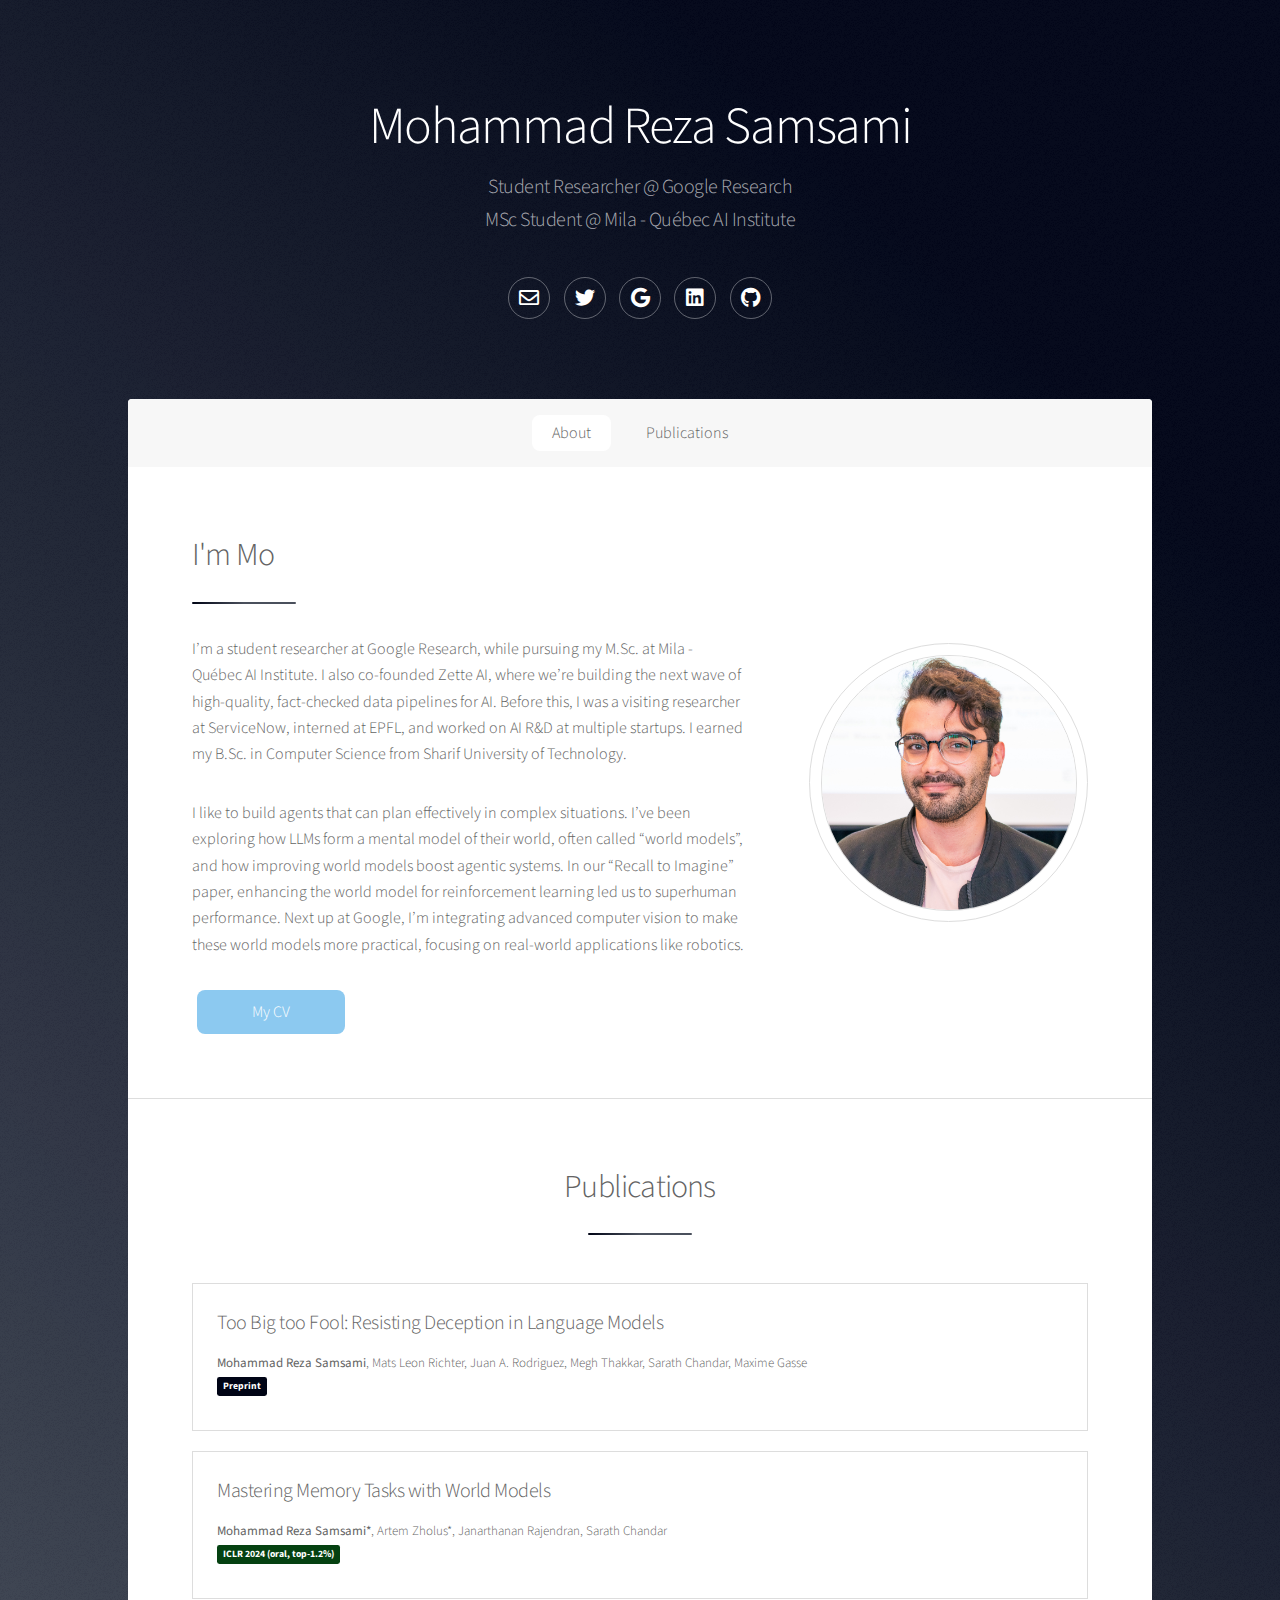
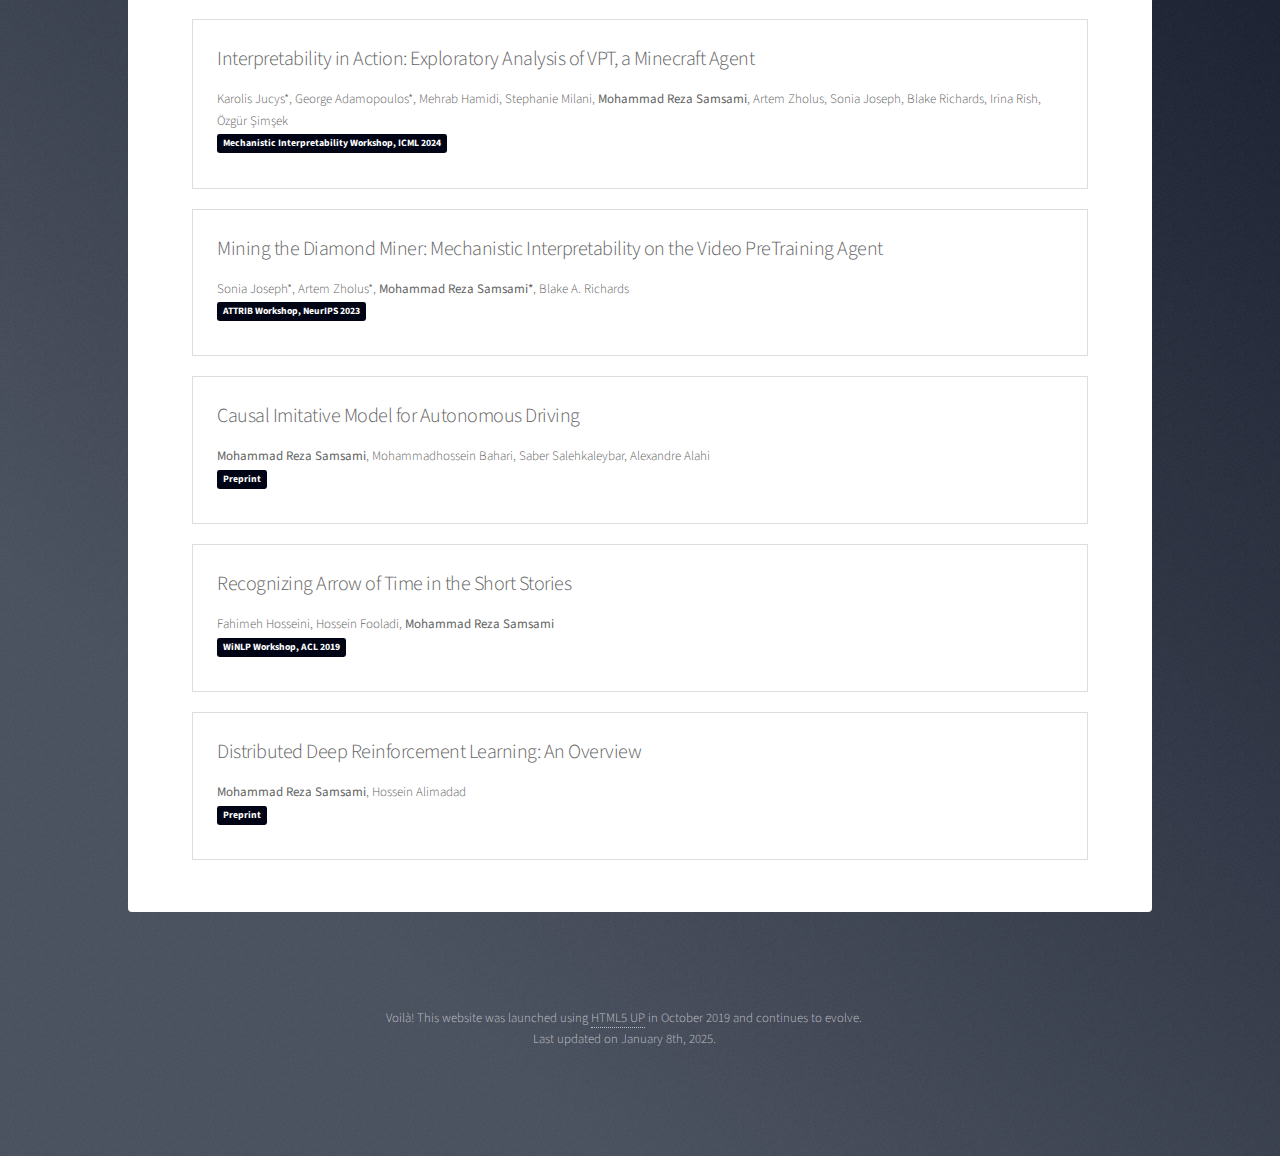
==== commit b1faf8c9: "update" ====
--- a/index.html
+++ b/index.html
@@ -26,405 +26,276 @@
 </head>
 <body class="is-preload">
 
-<!-- Wrapper -->
-<div id="wrapper">
-
-  <!-- Header -->
-  <header id="header" class="alt">
-    <h1>Mohammad Reza Samsami</h1>
-    <p>
-	  M.Sc. student at Mila </br>
-    Visiting researcher at ServiceNow
-    </p>
-	
-	<ul class="icons">
-        <li><a href="mailto:mohammad-reza.samsami@mila.quebec" class="icon style2 fa-envelope alt"><span class="label">Email</span></a></li>
-        <li><a href="https://twitter.com/M_R_Samsami" class="icon brands fa-twitter alt"><span class="label">Twitter</span></a></li>
-		<li><a href="https://scholar.google.com/citations?user=0_tOLp8AAAAJ&hl=en" class="icon brands fa-google alt"><span class="label">Google Scholar</span></a></li>
-        <li><a href="https://linkedin.com/in/mohammadrezasamsami/" class="icon brands fa-linkedin alt"><span class="label">LinkeIn</span></a></li>
-        <li><a href="https://github.com/mrsamsami" class="icon brands fa-github alt"><span class="label">GitHub</span></a></li></li>
-    </ul>
-  </header>
-
-  <!-- Nav -->
-  <nav id="nav">
-    <ul>
-      <li><a href="#about" class="active">About</a></li>
-      <li><a href="#publication">Publications</a></li>
-      <li><a href="#experiences">Experiences</a></li>
-      <!-- <li><a href="#skillsAndInterests">Skills and Interests</a></li> -->
-    </ul>
-  </nav>
-
-  <!-- Main -->
-  <div id="main">
-
-    <!-- Introduction -->
-    <section id="about" class="main">
-      <div class="spotlight">
-        <div class="content">
-          <header class="major">
-            <h2>I'm Mohammad Reza</h2>
-          </header>
-          <p>
-            As an M.Sc. student at Mila - Québec AI Institute and Université de Montréal, I currently hold a visiting researcher position at ServiceNow. 
-            My past experience includes an internship at EPFL and AI research roles at companies. 
-            I've earned my B.Sc. in Computer Science from Sharif University of Technology.
-          </br>
-            My scientific interests center on understanding how intelligence is grounded in computation, specifically developing agents capable of reasoning in complex situations.
-            I'm also dedicated to bringing AI solutions to real-world decision-making problems and collaborate with startups seeking to integrate AI into their systems.  
-          </br>    
-            I am not committed to or against the development of artificial general intelligence for its own sake, but rather envision the creation of machines that can assist us in addressing and solving our problems.
-            Furthermore, I strongly advocate for an active exploration of the ways in which AI shifts power dynamics and fundamentally transforms our world.
-			    </p>
-		  <a href="documents/Mohammad Reza CV.pdf" target="_blank" class="button primary" style="
-				margin-right: 5px;
-				margin-left: 5px;">My CV</a>
-		</div>
-        <span class="image"><img src="images/me.jpg" alt=""></span>
+  <!-- Wrapper -->
+  <div id="wrapper">
+  
+    <!-- Header -->
+    <header id="header" class="alt">
+      <h1>Mohammad Reza Samsami</h1>
+      <p>
+      Student Researcher @ Google Research
+      </br>
+      MSc Student @ Mila - Québec AI Institute
+    
+      </p>
+    
+    <ul class="icons">
+          <li><a href="mailto:mohammad-reza.samsami@mila.quebec" class="icon style2 fa-envelope alt"><span class="label">Email</span></a></li>
+          <li><a href="https://twitter.com/M_R_Samsami" class="icon brands fa-twitter alt"><span class="label">Twitter</span></a></li>
+      <li><a href="https://scholar.google.com/citations?user=0_tOLp8AAAAJ&hl=en" class="icon brands fa-google alt"><span class="label">Google Scholar</span></a></li>
+          <li><a href="https://linkedin.com/in/mohammadrezasamsami/" class="icon brands fa-linkedin alt"><span class="label">LinkedIn</span></a></li>
+          <li><a href="https://github.com/mrsamsami" class="icon brands fa-github alt"><span class="label">GitHub</span></a></li>
+      </ul>
+    </header>
+  
+    <!-- Nav -->
+    <nav id="nav">
+      <ul>
+        <li><a href="#about" class="active">About</a></li>
+        <li><a href="#publication">Publications</a></li>
+        <!-- <li><a href="#experiences">Experiences</a></li> -->
+      </ul>
+    </nav>
+  
+    <!-- Main -->
+    <div id="main">
+  
+      <!-- About -->
+      <section id="about" class="main">
+        <div class="spotlight">
+          <div class="content">
+            <header class="major">
+              <h2>I'm Mo</h2>
+            </header>
+            <p>
+              I’m a student researcher at Google Research, while pursuing my M.Sc. at Mila - Québec AI Institute. I also co-founded Zette AI, where we’re building the next wave of high-quality, fact-checked data pipelines for AI. Before this, I was a visiting researcher at ServiceNow, interned at EPFL, and worked on AI R&D at multiple startups. I earned my B.Sc. in Computer Science from Sharif University of Technology.
+            </p>
+            <p>
+              I like to build agents that can plan effectively in complex situations. I’ve been exploring how LLMs form a mental model of their world, often called “world models”, and how improving world models boost agentic systems. In our “Recall to Imagine” paper, enhancing the world model for reinforcement learning led us to superhuman performance. Next up at Google, I’m integrating advanced computer vision to make these world models more practical, focusing on real-world applications like robotics.
+            </p>
+            <!-- <p>
+              I see the future of AI not just as a relentless march toward general artificial intelligence, but as a collaborative journey where intelligent systems help us solve pressing challenges. I advocate for understanding how shifting power structures and social dynamics evolve in parallel with these technological frontiers.
+            </p> -->
+        <a href="documents/CV.pdf" target="_blank" class="button primary" style="
+          margin-right: 5px;
+          margin-left: 5px;">My CV</a>
       </div>
-    </section>
-
-    <!-- Publication -->
-    <section id="publication" class="main special">
-      <header class="major">
-        <h2>Publications</h2>
-      </header>
-      <div class="pitems">
-
-        <a href="https://recall2imagine.github.io">
-          <article class="pubitem">
-            <div class="pubmain">
-              <h4 class="pubtitle">Mastering Memory Tasks with World Models</h4>
-              <div class="pubauthor"><strong>Mohammad Reza Samsami*</strong>, Artem Zholus*, Janarthanan Rajendran, Sarath Chandar</div>
-              <div class="pubcite"><span class="publabel publabel-accent1", style="background-color: #054111;">ICLR 2024 (oral, top-1.2%)</span>
-              </div>
-            </div>
-          </article>
-        </a>
-
-        <a href="https://t.co/8cU4sI4VUS">
-          <article class="pubitem">
-            <div class="pubmain">
-              <h4 class="pubtitle">Interpretability in Action: Exploratory Analysis of VPT, a Minecraft Agent</h4>
-              <div class="pubauthor">Karolis Jucys*, George Adamopoulos*, Mehrab Hamidi, Stephanie Milani, <strong>Mohammad Reza Samsami</strong>, Artem Zholus, Sonia Joseph, Blake Richards, Irina Rish, Özgür Şimşek</div>
-              <div class="pubcite"><span class="publabel publabel-accent1">Mechanistic Interpretability Workshop, ICML 2024</span>
-              </div>
-            </div>
-          </article>
-        </a>
-
-        <a href="https://openreview.net/forum?id=lDeysxpH6W">
-          <article class="pubitem">
-            <div class="pubmain">
-              <h4 class="pubtitle">Mining the Diamond Miner: Mechanistic Interpretability on the Video PreTraining Agent</h4>
-              <div class="pubauthor">Sonia Joseph*, Artem Zholus*, <strong>Mohammad Reza Samsami*</strong>, Blake A. Richards</div>
-              <div class="pubcite"><span class="publabel publabel-accent1">ATTRIB Workshop, NeurIPS 2023</span>
-              </div>
-            </div>
-          </article>
-        </a>
-
-        <a href="https://mrsamsami.github.io/causal-imitation">
-          <article class="pubitem">
-            <div class="pubmain">
-              <h4 class="pubtitle">Causal Imitative Model for Autonomous Driving</h4>
-              <div class="pubauthor"><strong>Mohammad Reza Samsami</strong>, Mohammadhossein Bahari, Saber Salehkaleybar, Alexandre Alahi</div>
-              <div class="pubcite"><span class="publabel publabel-accent1">Under Review</span> <span class="publabel publabel-accent1">Preprint</span></div>
-            </div>
-            </article>
-        </a>
-
-        <a href="http://www.winlp.org/wp-content/uploads/2019/final_papers/121_Paper.pdf">
-          <article class="pubitem">
-            <div class="pubmain">
-              <h4 class="pubtitle">Recognizing Arrow of Time in the Short Stories</h4>
-              <div class="pubauthor">Fahimeh Hosseini, Hossein Fooladi, <strong>Mohammad Reza Samsami</strong></div>
-              <div class="pubcite"><span class="publabel publabel-accent1">WiNLP Workshop, ACL 2019</span>
-              </div>
-            </div>
-          </article>
-        </a>
-		
-		
-		<a href="https://arxiv.org/abs/2011.11012">
-          <article class="pubitem">
-            <div class="pubmain">
-              <h4 class="pubtitle">Distributed Deep Reinforcement Learning: An Overview</h4>
-              <div class="pubauthor"><strong>Mohammad Reza Samsami</strong>, Hossein Alimadad</div>
-              <div class="pubcite"><span class="publabel publabel-accent1">Preprint</span></div>
-            </div>
-          </article>
-        </a>
-		
-		
-		<!-- <a href="https://github.com/mrsamsami/MCP-Stable">
-		<article class="pubitem">
-            <div class="pubmain">
-              <h4 class="pubtitle">Multiplicative Compositional Policies Implementation</h4>
-              We have implemented the algorithm from the paper "Learning composable hierarchical control with multiplicative compositional policies". The codebase for this algorithm does not already exist. This paper introduces an algorithm that learns a set of primitives for control using pretraining tasks and then finetunes on the downstream task. The primitives are combined using a weighting mechanism in which multiple primitives can be active at the same time, allowing complex behaviors to emerge. We tested the algorithm on our version of the Ant environment.
-			  <div class="pubcite"><span class="publabel publabel-accent1">Finished Project</span></div>
-            </div>
-          </article>
-		</a> -->
-        
-		
-          <!-- <article class="pubitem">
-            <div class="pubmain">
-              <h4 class="pubtitle">Narrative in Short Stories</h4>
-                 I was engaged in a research program aiming to develop and train models to understand short story narratives. Mainly I examined transfer learning on large networks like GPT and adding auxiliary tasks to learn time flow.
-              <div class="pubcite"><span class="publabel publabel-accent1">Finished Project</span></div>
-            </div>
-          </article> -->
-          <!-- 
-		  <a href="https://www.researchgate.net/project/Physical-reasoning-with-reinforcement-learning">
-          <article class="pubitem">
-            <div class="pubmain">
-              <h4 class="pubtitle">Physical reasoning with reinforcement learning</h4>
-                 We try to develop agents that understand and reason about physics and simple classical mechanics in 2D environments. Specifically, by using causal inference tools and reinforcement learning, we try to propose methods to learn representations capturing the invariant properties of a particular set of environments.
-              
-              <div class="pubcite"><span class="publabel publabel-accent1">Suspended Project</span></div>
-            </div>
-          </article>
-        </a> -->
-		
-	</div>
-    </section>
-
-    <!-- Experiences -->
-    <section id="experiences" class="main special">
-      <header class="major">
-        <h2>Experiences</h2>
-      </header>
-		
-	 
-	 <div class="experience">
-	 <h3 class="title">Education</h3>
-	 
-	  
+          <span class="image"><img src="images/me.jpg" alt=""></span>
+        </div>
+      </section>
+  
+      <!-- Publications -->
+      <section id="publication" class="main special">
+        <header class="major">
+          <h2>Publications</h2>
+        </header>
+        <div class="pitems">
+          <a href="https://2big2fool.github.io">
+            <article class="pubitem">
+              <div class="pubmain">
+                <h4 class="pubtitle">Too Big too Fool: Resisting Deception in Language Models</h4>
+                <div class="pubauthor"><strong>Mohammad Reza Samsami</strong>, Mats Leon Richter, Juan A. Rodriguez, Megh Thakkar, Sarath Chandar, Maxime Gasse</div>
+                <div class="pubcite"><span class="publabel publabel-accent1">Preprint</span></div>
+              </div>
+            </article>
+          </a>
+          <a href="https://recall2imagine.github.io">
+            <article class="pubitem">
+              <div class="pubmain">
+                <h4 class="pubtitle">Mastering Memory Tasks with World Models</h4>
+                <div class="pubauthor"><strong>Mohammad Reza Samsami*</strong>, Artem Zholus*, Janarthanan Rajendran, Sarath Chandar</div>
+                <div class="pubcite"><span class="publabel publabel-accent1" style="background-color: #054111;">ICLR 2024 (oral, top-1.2%)</span></div>
+              </div>
+            </article>
+          </a>
+  
+          <a href="https://t.co/8cU4sI4VUS">
+            <article class="pubitem">
+              <div class="pubmain">
+                <h4 class="pubtitle">Interpretability in Action: Exploratory Analysis of VPT, a Minecraft Agent</h4>
+                <div class="pubauthor">Karolis Jucys*, George Adamopoulos*, Mehrab Hamidi, Stephanie Milani, <strong>Mohammad Reza Samsami</strong>, Artem Zholus, Sonia Joseph, Blake Richards, Irina Rish, Özgür Şimşek</div>
+                <div class="pubcite"><span class="publabel publabel-accent1">Mechanistic Interpretability Workshop, ICML 2024</span></div>
+              </div>
+            </article>
+          </a>
+  
+          <a href="https://openreview.net/forum?id=lDeysxpH6W">
+            <article class="pubitem">
+              <div class="pubmain">
+                <h4 class="pubtitle">Mining the Diamond Miner: Mechanistic Interpretability on the Video PreTraining Agent</h4>
+                <div class="pubauthor">Sonia Joseph*, Artem Zholus*, <strong>Mohammad Reza Samsami*</strong>, Blake A. Richards</div>
+                <div class="pubcite"><span class="publabel publabel-accent1">ATTRIB Workshop, NeurIPS 2023</span></div>
+              </div>
+            </article>
+          </a>
+  
+          <a href="https://mrsamsami.github.io/causal-imitation">
+            <article class="pubitem">
+              <div class="pubmain">
+                <h4 class="pubtitle">Causal Imitative Model for Autonomous Driving</h4>
+                <div class="pubauthor"><strong>Mohammad Reza Samsami</strong>, Mohammadhossein Bahari, Saber Salehkaleybar, Alexandre Alahi</div>
+                <div class="pubcite"><span class="publabel publabel-accent1">Preprint</span></div>
+              </div>
+            </article>
+          </a>
+  
+          <a href="http://www.winlp.org/wp-content/uploads/2019/final_papers/121_Paper.pdf">
+            <article class="pubitem">
+              <div class="pubmain">
+                <h4 class="pubtitle">Recognizing Arrow of Time in the Short Stories</h4>
+                <div class="pubauthor">Fahimeh Hosseini, Hossein Fooladi, <strong>Mohammad Reza Samsami</strong></div>
+                <div class="pubcite"><span class="publabel publabel-accent1">WiNLP Workshop, ACL 2019</span></div>
+              </div>
+            </article>
+          </a>
+  
+      <a href="https://arxiv.org/abs/2011.11012">
+            <article class="pubitem">
+              <div class="pubmain">
+                <h4 class="pubtitle">Distributed Deep Reinforcement Learning: An Overview</h4>
+                <div class="pubauthor"><strong>Mohammad Reza Samsami</strong>, Hossein Alimadad</div>
+                <div class="pubcite"><span class="publabel publabel-accent1">Preprint</span></div>
+              </div>
+            </article>
+          </a>
+  
+        </div>
+      </section>
+  
+      <!-- Experiences -->
+      <!-- <section id="experiences" class="main special">
+        <header class="major">
+          <h2>Experiences</h2>
+        </header>
+  
+      <div class="experience">
+        <h3 class="title">Education</h3>
+        <ul class="features">
+        <li>
+              <span class="image">
+                <img src="images/mila.jpg" alt="">
+              </span>
+              <h3>Mila - UdeM</br>2021 - Present</h3>
+              <p>At Mila - Québec AI Institute and Université de Montréal, I’m pursuing an M.Sc. focused on world models in reinforcement learning. Under Profs. Sarath Chandar and Irina Rish, I also probe the frontiers of causality and mechanistic interpretability, aiming to reveal how complex behaviors emerge in learning agents.</p>
+            </li>
+      
+        <li>
+              <span class="image">
+                <img src="images/Sharif.png" alt="">
+              </span>
+              <h3>Sharif University of Technology</br>2016 - 2021</h3>
+              <p>I completed my B.Sc. in Computer Science at Sharif, ranking in the top 0.3% in Iran’s national exam. As a Research Assistant with Prof. Salehkaleybar, I contributed to advancements in reinforcement learning, imitation learning, and causal methods, laying the groundwork for my current research directions.</p>
+            </li>
+      
+        <li>
+              <span class="image">
+                <img src="images/ysc.png" alt="">
+              </span>
+              <h3>National Olympiad in Informatics</br>2013 - 2015</h3>
+              <p>My early training in algorithmic problem-solving began with the Olympiad in Informatics, where I honed a combinational reasoning mindset and earned a silver medal in Iran’s 25th National Olympiad. This experience set the stage for my future research and engineering endeavors.</p>
+            </li>
+      </ul>
+      </div>
+      
+      <div class="experience">
+        <h3 class="title">Research & Work</h3>
+        <ul class="features">
+  
+            <li>
+              <span class="image">
+                <img src="images/servicenow.png" alt="">
+              </span>
+              <h3>ServiceNow</br>2023 - Present</h3>
+              <p>As a Visiting Researcher at ServiceNow Research, I focus on boosting sample efficiency in reinforcement learning from human feedback (RLHF) for LLMs. By integrating causal principles into reward modeling, I aim to push LLM capabilities toward more robust, explainable, and adaptive outcomes.</p>
+            </li>  
+  
+          <li>
+              <span class="image">
+                <img src="images/EPFL.png" alt="">
+              </span>
+              <h3>EPFL</br>2020 - 2021</h3>
+              <p>During my internship at EPFL, under Profs. Alahi and Salehkaleybar, I explored how causal inference can elevate the stability and generality of imitation learning for autonomous driving, helping guide complex AI systems toward safer and more reliable real-world performance.</p>
+            </li>
+  
+        <li>
+              <span class="image">
+                <img src="images/teaching.png" alt="">
+              </span>
+              <h3>Teaching</br>2016 - 2021</h3>
+              <p>My educational contributions span from training high school students in algorithmic thinking and graph theory for Olympiads, to guiding undergraduates at Sharif University. I value teaching as a way to refine ideas, inspire curiosity, and cultivate the next generation of innovators.</p>
+        </li>
+      </ul>
+      </div>
+  
+      <div class="experience">
+      <h3 class="title">Extracurricular Activities</h3>
       <ul class="features">
-		<li>
-          <span class="image">
-            <img src="images/mila.jpg" alt="">
-          </span>
-          <h3>Mila - UdeM</br>2021 - Pres.</h3>
-          <p>I am currently pursuing my Master of Science at Mila - Québec AI Institute and Université de Montréal working with Profs. Sarath Chandar and Irina Rish. 
-            My work is centered on world models in reinforcement learning, with additional investigations into causality and mechanistic interpretability within the same domain.</p>
-        </li>
-	  
-		<li>
-          <span class="image">
-            <img src="images/Sharif.png" alt="">
-          </span>
-          <h3>Sharif University of Technology</br>2016 - 2021</h3>
-          <p>I completed my undergraduate studies in Computer Science at the Sharif University of Technology,  where I ranked top 0.3% in Iran’s national entrance exam. I was Research Assistant under Prof. Salehkaleybar, and 
-            my research contributions were focused on advancing the domains of reinforcement learning, imitation learning, and causal learning.</li>
-		
-		
-		<li>
-          <span class="image">
-            <img src="images/ysc.png" alt="">
-          </span>
-          <h3>National Olympiad in Informatics</br>2013 - 2015</h3>
-          <p>My journey into the field of Computer Science began with rigorous preparation for the Olympiad in Informatics during high school. This intensive training honed my abilities to tackle complex combinatorial questions, algorithmic problems, and competitive programming. 
-            Consequently, I earned a silver medal in the 25th Iran’s Nationwide Olympiad in Informatics.</p>
-        </li>
-		
-		</ul>
-		</div>
-		
-		<div class="experience">
-	  <h3 class="title">Research & Work</h3>
-	  
-	  <ul class="features">
-
-      <li>
-        <span class="image">
-          <img src="images/servicenow.png" alt="">
-        </span>
-        <h3>ServiceNow</br>2023 - Pres.</h3>
-        <p>As a Visiting Researcher at ServiceNow Research in Montreal, my primary focus lies in improving the sample efficiency of reinforcement learning from human feedback (RLHF) for Large Language Models (LLMs), by incorporating principles of causality in reward modeling.<p>
-    </li>  
-	  
-	  <li>
-          <span class="image">
-            <img src="images/EPFL.png" alt="">
-          </span>
-          <h3>EPFL</br>2020 - 2021</h3>
-          <p>During a research internship at EPFL, I worked under the guidance of Profs. Alahi and Salehkaleybar. 
-            My research revolved around leveraging causality to enhance the reliability of imitation learning methods, specifically for the betterment of autonomous driving systems.<p>
-      </li>
-	  
-	  <!-- <li>
-          <span class="image">
-            <img src="images/metodata.jfif" alt="">
-          </span>
-          <h3>MetoData Company</br>2021</h3>
-          <p>As a data scientist, I contributed to our team's mission of building autonomous agents for quantitative finance by creating a crypto trader using deep reinforcement learning, specializing in Bitcoin-to-USD trading. 
-            The resulting product, caters to small and medium-sized enterprises.<p>
-        </li> -->
-		
-        <!-- <li>
-          <span class="image">
-            <img src="images/Daftar.png" alt="">
-          </span>
-          <h3>Governance Notebook</br>2021</h3>
-          <p>I co-founded Governance Notebook, a think tank dedicated to offering well-rounded perspectives to enhance efficiency and transparency in policy-making processes. Additionally, I have served as the head of its executive team, steering our collective efforts towards impactful contributions.</p>
-      </li>
-		 -->
-	   <!-- <li>
-          <span class="image">
-            <img src="images/essex.jpg" alt="">
-          </span>
-          <h3>University of Essex<br>2020 - 2021</h3>
-          <p>I remotely collaborated with University of Essex on a deep NLP project. My main contribution was designing, implementing, training, and testing deep architectures for a classification problem on Potentially Idiomatic Expressions.</p></li> -->
-		
-	<!-- <li>
-          <span class="image">
-            <img src="images/ShenakhtPajouh.png" alt="">
-          </span>
-          <h3>Shenakht Pajouh</br>2017 - 2020</h3>
-          <p>At Shenakht Pajouh, a startup specializing in AI and cognitive science, I held the positions of researcher and program manager. 
-            I was actively involved in a research initiative aimed at acquiring fundamental concepts of linguistics, with the goal of developing AI models capable of language comprehension.</p>
-        </li> -->
-		
-		<!-- <li>
-          <span class="image">
-            <img src="images/ICT.png" alt="">
-          </span>
-          <h3>Smart Iran</br>2020</h3>
-          <p>I was a member of the Smart Iran team, a group working on AI transformation in Iran, for the Iranian ministry of ICT. I contributed to producing guidance documents and roadmaps.</p>
-        </li> -->
-		
-	<li>
-          <span class="image">
-            <img src="images/teaching.png" alt="">
-          </span>
-          <h3>Teaching</br>2016 - 2021</h3>
-          <p>
-            Following high school, I spent three years teaching algorithm design, programming, and graph theory to students as an Olympiad in Informatics instructor. 
-            Subsequently, I furthered this educational path by taking on a role as a teaching assistant at the Sharif University.
-          </p>
-		</li>
-		</ul>
-		
-		</div>
-		
-		<!--
-		<li>
-          <span class="image">
-            <img src="images/NODET.png" alt="">
-          </span>
-          <h3>Shahid Soltani</br>2009-2016</h3>
-          <p>I studied at Shahid Soltani, both middle school and high school, which was affiliated with the National Organization for Development of Exceptional Talents (NODET).</p>
-        </li>
-		
-		
-		</div>
-	    
-		
-		-->
-		
-		<div class="experience">
-		<h3 class="title">Extracurricular Activities</h3>
-		
-		<ul class="features">
-        <li>
-          <span class="image">
-            <img src="images/Shenasa.jpg" alt="">
-          </span>
-          <h3>Shenasa</br>2017 - 2019</h3>
-          <p>I co-founded Shenasa, the Sharif Cognitive Science interdisciplinary community, bridging the fields of CS, Mathematics, EE, Physics, Chemistry, and Philosophy of Science. Furthermore, I was elected to serve on its inaugural central council.</p>
-        </li>
-        <li>
-          <span class="image">
-            <img src="images/Hamband.png" alt="">
-          </span>
-          <h3>Hamband Scientific Association</br>2017 - 2018</h3>
-          <p>I served as an elected member of the central council of Hamband, the scientific association of the Computer Science and Mathematics department at Sharif. We organized extracurricular events, including the Data Science Seminar.</p>
-        </li>
-
-        <li>
-          <span class="image">
-            <img src="images/DScEvent.png" alt="">
-          </span>
-          <h3>Data Science Seminar</br>2017</h3>
-          <p>I served as a co-organizer for the first scientific seminar on Data Science at Sharif University, a two-day event that brought together researchers, engineers, and industry leaders for knowledge exchange and networking.</p>
-        </li>
-		
-      </ul>
-	  </div>
-	  
-      <footer class="major">
-      </footer>
-    </section>
-
-    <!-- Skills And Interests -->
-    <!-- <section id="skillsAndInterests" class="main special">
-      <header class="major">
-        <h2>Skills and Interests</h2>
-      </header>
-	  <p class="content">
-	  I am passionate about studying computational models of learning, perception, language, and reasoning, particularly in the framework of machine learning. 
-	  Therefore, I explore AI from various perspectives such as philosophy of mind, psychology, cognitive science, and computer science to assess the notions of intelligence and learn the impacts of AI.
-	  </br>
-	  I am skilled in developing deep learning and reinforcement learning projects, and have experience in programming in languages like Python, C++, and Java. I am also interested in understanding intelligence in the framework of Bayesian reasoning and probabilistic models.	  </br>
-	  Apart from computer science and mathematics, I have curiosity and concern about philosophy, politics, economics, and social science. I am interested in swimming, movies, and music (I play guitar 🎸).
-	  </p>
-    </section> -->
-
-    <!-- Blog
-    <section id="blog" class="main special">
-      <header class="major">
-        <h2>Blog</h2>
-        <p>I enjoy writing about what I've learned, my interests, and my experiences. I hope to write more in the future.</p>
-      </header>
-      <footer class="major">
-        <h2>My latest post</h2>
-        <div id="medium-widget"></div>
-		</br>
-		<a href="https://medium.com/@mrsamsami" target="_blank" class="button primary">See my medium</a>
-		</br>
-      </footer>
-    </section> -->
-
+            <li>
+              <span class="image">
+                <img src="images/Shenasa.jpg" alt="">
+              </span>
+              <h3>Shenasa</br>2017 - 2019</h3>
+              <p>I co-founded Shenasa, a cross-disciplinary cognitive science community at Sharif, connecting computer science, mathematics, engineering, physics, and the philosophy of science. As an elected council member, I helped foster dialogue across diverse fields to spark new scientific insights.</p>
+            </li>
+            <li>
+              <span class="image">
+                <img src="images/Hamband.png" alt="">
+              </span>
+              <h3>Hamband Scientific Association</br>2017 - 2018</h3>
+              <p>As a central council member of Hamband, I helped shape extracurricular programs and organized events such as the Data Science Seminar, broadening academic horizons and encouraging interdisciplinary collaboration.</p>
+            </li>
+            <li>
+              <span class="image">
+                <img src="images/DScEvent.png" alt="">
+              </span>
+              <h3>Data Science Seminar</br>2017</h3>
+              <p>I co-organized Sharif University’s first Data Science Seminar—two days of talks, panels, and networking that bridged the gap between research, engineering, and industry application, setting the stage for a vibrant data-driven future.</p>
+            </li>
+      </ul>
+      </div>
+      
+        <footer class="major"></footer>
+      </section> -->
+  
+    </div>
+  
+    <!-- Footer -->
+    <footer id="footer">
+      <p class="copyright">
+        Voilà!  
+        This website was launched using <a href="https://html5up.net">HTML5 UP</a> in October 2019 
+        and continues to evolve. </br>
+        Last updated on January 8th, 2025.
+      </p>
+    </footer>
+  
   </div>
-
-  <!-- Footer -->
-  <footer id="footer">
-
-    <p class="copyright">
-
-      Voilà! 
-      This website is powered by <a href="https://html5up.net">HTML5 UP</a> in October 2019
-      and continues to evolve,</br>
-      with the latest update on July 22, 2024.</p>
-  </footer>
-
-</div>
-
-<!-- Scripts -->
-<script src="assets/js/jquery.min.js"></script>
-<script src="assets/js/jquery.scrollex.min.js"></script>
-<script src="assets/js/jquery.scrolly.min.js"></script>
-<script src="assets/js/browser.min.js"></script>
-<script src="assets/js/breakpoints.min.js"></script>
-<script src="assets/js/util.js"></script>
-<script src="assets/js/main.js"></script>
-
-<!-- Medium Script -->
-<script src="https://medium-widget.pixelpoint.io/widget.js"></script>
-<script>MediumWidget.Init({
-  renderTo: '#medium-widget',
-  params: {
-    "resource": "https://medium.com/@mrsamsami",
-    "postsPerLine": 1,
-    "limit": 1,
-    "picture": "big",
-    "fields": ["description", "author", "publishAt"],
-    "ratio": "landscape"
-  }
-})</script>
-
-</body>
+  
+  <!-- Scripts -->
+  <script src="assets/js/jquery.min.js"></script>
+  <script src="assets/js/jquery.scrollex.min.js"></script>
+  <script src="assets/js/jquery.scrolly.min.js"></script>
+  <script src="assets/js/browser.min.js"></script>
+  <script src="assets/js/breakpoints.min.js"></script>
+  <script src="assets/js/util.js"></script>
+  <script src="assets/js/main.js"></script>
+  
+  <!-- Medium Script -->
+  <script src="https://medium-widget.pixelpoint.io/widget.js"></script>
+  <script>
+  MediumWidget.Init({
+    renderTo: '#medium-widget',
+    params: {
+      "resource": "https://medium.com/@mrsamsami",
+      "postsPerLine": 1,
+      "limit": 1,
+      "picture": "big",
+      "fields": ["description", "author", "publishAt"],
+      "ratio": "landscape"
+    }
+  })
+  </script>
+  
+  </body>
+  
 </html>